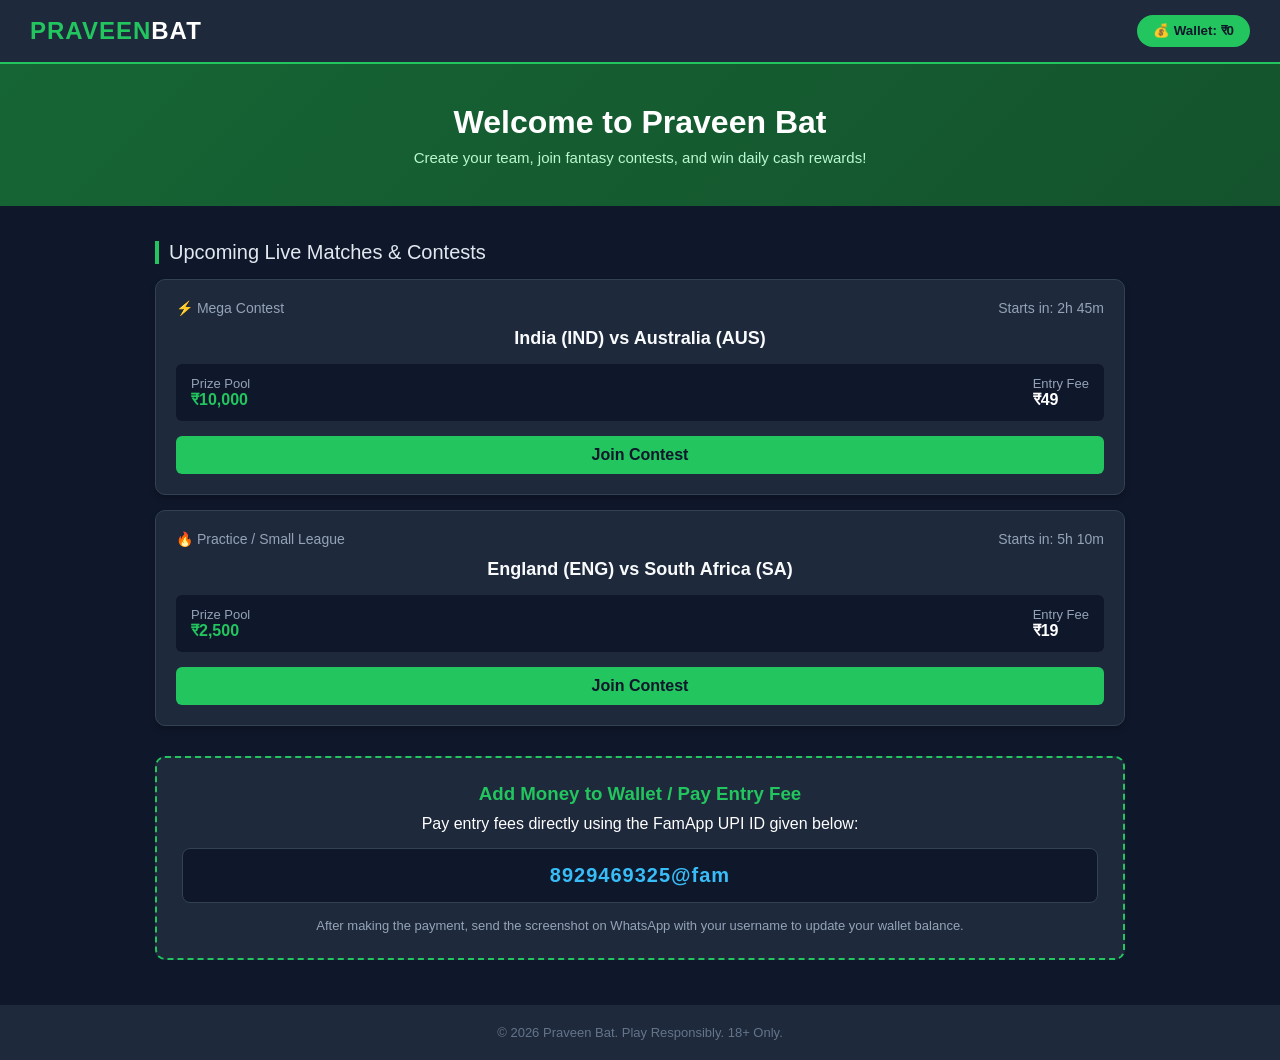
==== index.html @ e22687da "Add the Praveen Bat landing page to the repository" ====
<!DOCTYPE html>
<html lang="hi">
<head>
    <meta charset="UTF-8">
    <meta name="viewport" content="width=device-width, initial-scale=1.0">
    <title>Praveen Bat - Fantasy & Gaming Hub</title>
    <style>
        * {
            box-sizing: border-box;
            margin: 0;
            padding: 0;
            font-family: 'Segoe UI', Arial, sans-serif;
        }
        body {
            background-color: #0f172a;
            color: #ffffff;
        }
        nav {
            background: #1e293b;
            padding: 15px 30px;
            display: flex;
            justify-content: space-between;
            align-items: center;
            border-bottom: 2px solid #22c55e;
        }
        .logo {
            font-size: 24px;
            font-weight: bold;
            color: #22c55e;
            letter-spacing: 1px;
        }
        .logo span {
            color: #ffffff;
        }
        .wallet-btn {
            background: #22c55e;
            color: #0f172a;
            padding: 8px 16px;
            border-radius: 20px;
            font-weight: bold;
            cursor: pointer;
            border: none;
        }
        .hero {
            background: linear-gradient(135deg, #166534, #14532d);
            text-align: center;
            padding: 40px 20px;
        }
        .hero h1 {
            font-size: 32px;
            margin-bottom: 8px;
        }
        .hero p {
            color: #bbf7d0;
            font-size: 15px;
        }
        .container {
            max-width: 1000px;
            margin: 20px auto;
            padding: 15px;
        }
        .section-title {
            font-size: 20px;
            margin-bottom: 15px;
            border-left: 4px solid #22c55e;
            padding-left: 10px;
            color: #e2e8f0;
        }
        .match-card {
            background: #1e293b;
            border: 1px solid #334155;
            border-radius: 10px;
            padding: 20px;
            margin-bottom: 15px;
            box-shadow: 0 4px 6px rgba(0,0,0,0.2);
        }
        .match-header {
            display: flex;
            justify-content: space-between;
            font-size: 14px;
            color: #94a3b8;
            margin-bottom: 12px;
        }
        .teams {
            font-size: 18px;
            font-weight: bold;
            margin-bottom: 15px;
            text-align: center;
            color: #f8fafc;
        }
        .contest-details {
            display: flex;
            justify-content: space-between;
            align-items: center;
            background: #0f172a;
            padding: 12px 15px;
            border-radius: 6px;
            margin-bottom: 15px;
        }
        .pool-price {
            font-size: 16px;
            color: #22c55e;
            font-weight: bold;
        }
        .join-btn {
            background: #22c55e;
            color: #0f172a;
            padding: 10px 20px;
            border-radius: 6px;
            text-decoration: none;
            font-weight: bold;
            display: inline-block;
            text-align: center;
            transition: 0.2s;
        }
        .join-btn:hover {
            background: #16a34a;
            color: white;
        }
        .wallet-box {
            background: #1e293b;
            border: 2px dashed #22c55e;
            border-radius: 10px;
            padding: 25px;
            text-align: center;
            margin-top: 30px;
        }
        .wallet-box h3 {
            color: #22c55e;
            margin-bottom: 10px;
        }
        .upi-display {
            background: #0f172a;
            border: 1px solid #334155;
            padding: 15px;
            border-radius: 8px;
            margin: 15px 0;
            font-size: 20px;
            color: #38bdf8;
            font-weight: bold;
            letter-spacing: 1px;
        }
        footer {
            text-align: center;
            padding: 20px;
            background: #1e293b;
            color: #64748b;
            margin-top: 30px;
            font-size: 13px;
        }
    </style>
</head>
<body>

    <!-- Navigation Bar -->
    <nav>
        <div class="logo">PRAVEEN<span>BAT</span></div>
        <button class="wallet-btn">💰 Wallet: ₹0</button>
    </nav>

    <!-- Hero Section -->
    <section class="hero">
        <h1>Welcome to Praveen Bat</h1>
        <p>Create your team, join fantasy contests, and win daily cash rewards!</p>
    </section>

    <!-- Contests Container -->
    <div class="container">
        <div class="section-title">Upcoming Live Matches & Contests</div>

        <!-- Match Card 1 -->
        <div class="match-card">
            <div class="match-header">
                <span>⚡ Mega Contest</span>
                <span>Starts in: 2h 45m</span>
            </div>
            <div class="teams">India (IND) vs Australia (AUS)</div>
            <div class="contest-details">
                <div>
                    <div style="font-size: 13px; color: #94a3b8;">Prize Pool</div>
                    <div class="pool-price">₹10,000</div>
                </div>
                <div>
                    <div style="font-size: 13px; color: #94a3b8;">Entry Fee</div>
                    <div style="font-weight: bold;">₹49</div>
                </div>
            </div>
            <a href="#deposit" class="join-btn" style="width: 100%;">Join Contest</a>
        </div>

        <!-- Match Card 2 -->
        <div class="match-card">
            <div class="match-header">
                <span>🔥 Practice / Small League</span>
                <span>Starts in: 5h 10m</span>
            </div>
            <div class="teams">England (ENG) vs South Africa (SA)</div>
            <div class="contest-details">
                <div>
                    <div style="font-size: 13px; color: #94a3b8;">Prize Pool</div>
                    <div class="pool-price">₹2,500</div>
                </div>
                <div>
                    <div style="font-size: 13px; color: #94a3b8;">Entry Fee</div>
                    <div style="font-weight: bold;">₹19</div>
                </div>
            </div>
            <a href="#deposit" class="join-btn" style="width: 100%;">Join Contest</a>
        </div>

        <!-- Add Money / Deposit Section -->
        <div class="wallet-box" id="deposit">
            <h3>Add Money to Wallet / Pay Entry Fee</h3>
            <p>Pay entry fees directly using the FamApp UPI ID given below:</p>
            
            <div class="upi-display">
                8929469325@fam
            </div>
            
            <p style="font-size: 13px; color: #94a3b8;">After making the payment, send the screenshot on WhatsApp with your username to update your wallet balance.</p>
        </div>
    </div>

    <!-- Footer -->
    <footer>
        <p>&copy; 2026 Praveen Bat. Play Responsibly. 18+ Only.</p>
    </footer>

</body>
</html>
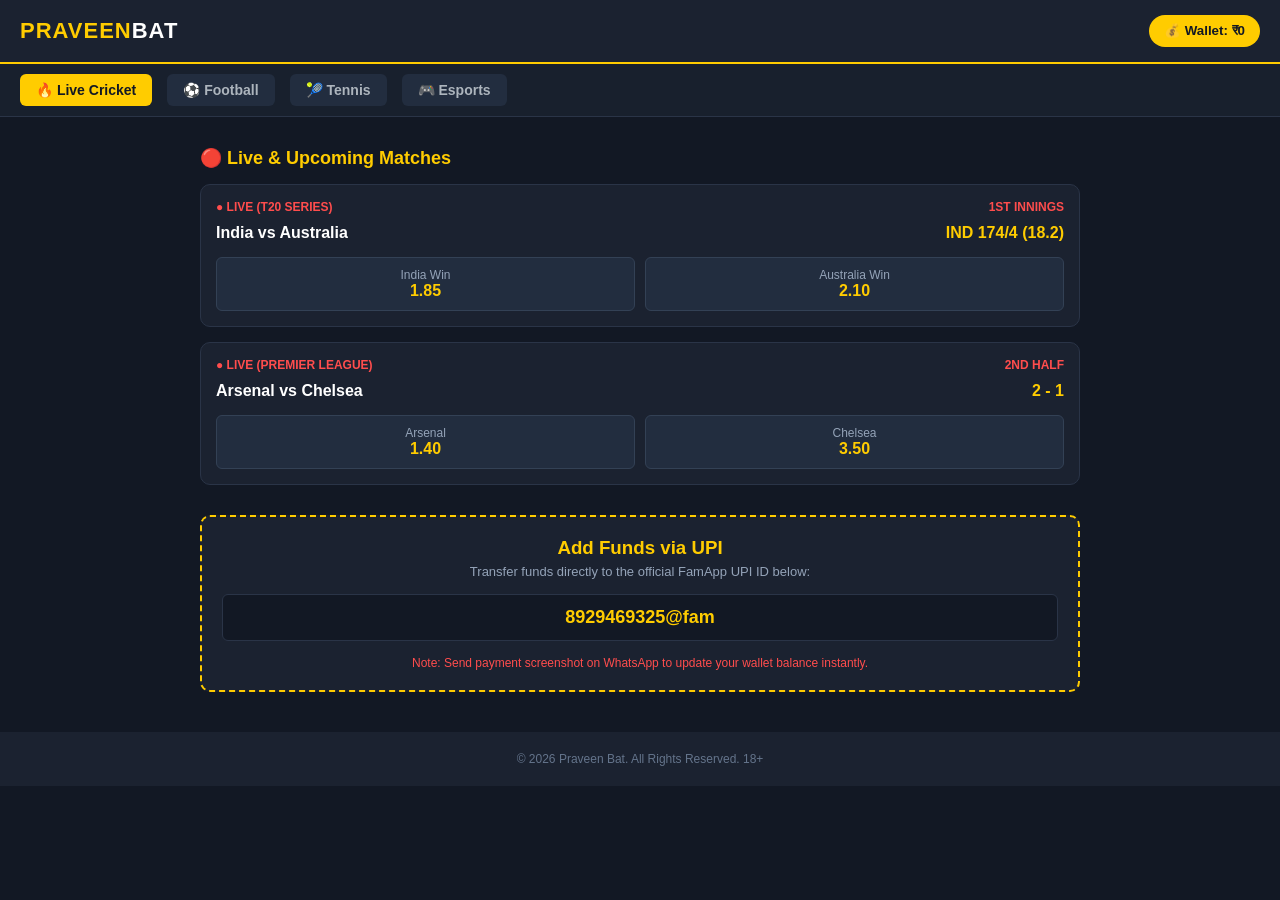
==== commit 77a52e7c: "Update the Praveen Bat page with live sports and gaming layout" ====
--- a/index.html
+++ b/index.html
@@ -3,7 +3,7 @@
 <head>
     <meta charset="UTF-8">
     <meta name="viewport" content="width=device-width, initial-scale=1.0">
-    <title>Praveen Bat - Fantasy & Gaming Hub</title>
+    <title>Praveen Bat - Live Sports & Gaming</title>
     <style>
         * {
             box-sizing: border-box;
@@ -12,218 +12,231 @@
             font-family: 'Segoe UI', Arial, sans-serif;
         }
         body {
-            background-color: #0f172a;
+            background-color: #121824;
             color: #ffffff;
         }
-        nav {
-            background: #1e293b;
-            padding: 15px 30px;
+        /* Top Header */
+        header {
+            background: #1b2230;
+            padding: 15px 20px;
             display: flex;
             justify-content: space-between;
             align-items: center;
-            border-bottom: 2px solid #22c55e;
+            border-bottom: 2px solid #ffcc00;
         }
         .logo {
-            font-size: 24px;
-            font-weight: bold;
-            color: #22c55e;
+            font-size: 22px;
+            font-weight: bold;
+            color: #ffcc00;
             letter-spacing: 1px;
         }
         .logo span {
             color: #ffffff;
         }
         .wallet-btn {
-            background: #22c55e;
-            color: #0f172a;
+            background: #ffcc00;
+            color: #121824;
+            padding: 8px 15px;
+            border-radius: 20px;
+            font-weight: bold;
+            border: none;
+            cursor: pointer;
+        }
+        /* Sports Categories Bar */
+        .sports-nav {
+            background: #18202d;
+            padding: 10px 20px;
+            display: flex;
+            gap: 15px;
+            overflow-x: auto;
+            border-bottom: 1px solid #2a3447;
+        }
+        .sport-tab {
+            background: #222d3f;
+            color: #adb5bd;
             padding: 8px 16px;
-            border-radius: 20px;
-            font-weight: bold;
+            border-radius: 6px;
+            font-size: 14px;
+            white-space: nowrap;
             cursor: pointer;
-            border: none;
-        }
-        .hero {
-            background: linear-gradient(135deg, #166534, #14532d);
+            font-weight: bold;
+        }
+        .sport-tab.active {
+            background: #ffcc00;
+            color: #121824;
+        }
+        /* Main Container */
+        .container {
+            max-width: 900px;
+            margin: 20px auto;
+            padding: 10px;
+        }
+        .section-title {
+            font-size: 18px;
+            margin-bottom: 15px;
+            color: #ffcc00;
+            font-weight: bold;
+        }
+        /* Live Match Card */
+        .match-card {
+            background: #1b2230;
+            border: 1px solid #2a3447;
+            border-radius: 10px;
+            padding: 15px;
+            margin-bottom: 15px;
+        }
+        .match-status {
+            display: flex;
+            justify-content: space-between;
+            font-size: 12px;
+            color: #ff4d4d;
+            font-weight: bold;
+            margin-bottom: 10px;
+            text-transform: uppercase;
+        }
+        .teams-score {
+            display: flex;
+            justify-content: space-between;
+            align-items: center;
+            font-size: 16px;
+            font-weight: bold;
+            margin-bottom: 15px;
+        }
+        .odds-container {
+            display: grid;
+            grid-template-columns: 1fr 1fr;
+            gap: 10px;
+        }
+        .odd-box {
+            background: #222d3f;
+            border: 1px solid #334155;
+            padding: 10px;
             text-align: center;
-            padding: 40px 20px;
-        }
-        .hero h1 {
-            font-size: 32px;
-            margin-bottom: 8px;
-        }
-        .hero p {
-            color: #bbf7d0;
-            font-size: 15px;
-        }
-        .container {
-            max-width: 1000px;
-            margin: 20px auto;
-            padding: 15px;
-        }
-        .section-title {
-            font-size: 20px;
-            margin-bottom: 15px;
-            border-left: 4px solid #22c55e;
-            padding-left: 10px;
-            color: #e2e8f0;
-        }
-        .match-card {
-            background: #1e293b;
-            border: 1px solid #334155;
+            border-radius: 6px;
+            cursor: pointer;
+            transition: 0.2s;
+        }
+        .odd-box:hover {
+            border-color: #ffcc00;
+        }
+        .odd-box .team-name {
+            font-size: 12px;
+            color: #94a3b8;
+        }
+        .odd-box .rate {
+            font-size: 16px;
+            color: #ffcc00;
+            font-weight: bold;
+        }
+        /* Wallet / Deposit Box */
+        .wallet-box {
+            background: #1b2230;
+            border: 2px dashed #ffcc00;
             border-radius: 10px;
             padding: 20px;
-            margin-bottom: 15px;
-            box-shadow: 0 4px 6px rgba(0,0,0,0.2);
-        }
-        .match-header {
-            display: flex;
-            justify-content: space-between;
-            font-size: 14px;
-            color: #94a3b8;
-            margin-bottom: 12px;
-        }
-        .teams {
-            font-size: 18px;
-            font-weight: bold;
-            margin-bottom: 15px;
-            text-align: center;
-            color: #f8fafc;
-        }
-        .contest-details {
-            display: flex;
-            justify-content: space-between;
-            align-items: center;
-            background: #0f172a;
-            padding: 12px 15px;
-            border-radius: 6px;
-            margin-bottom: 15px;
-        }
-        .pool-price {
-            font-size: 16px;
-            color: #22c55e;
-            font-weight: bold;
-        }
-        .join-btn {
-            background: #22c55e;
-            color: #0f172a;
-            padding: 10px 20px;
-            border-radius: 6px;
-            text-decoration: none;
-            font-weight: bold;
-            display: inline-block;
-            text-align: center;
-            transition: 0.2s;
-        }
-        .join-btn:hover {
-            background: #16a34a;
-            color: white;
-        }
-        .wallet-box {
-            background: #1e293b;
-            border: 2px dashed #22c55e;
-            border-radius: 10px;
-            padding: 25px;
             text-align: center;
             margin-top: 30px;
         }
-        .wallet-box h3 {
-            color: #22c55e;
-            margin-bottom: 10px;
-        }
         .upi-display {
-            background: #0f172a;
-            border: 1px solid #334155;
-            padding: 15px;
-            border-radius: 8px;
+            background: #121824;
+            border: 1px solid #2a3447;
+            padding: 12px;
+            border-radius: 6px;
             margin: 15px 0;
-            font-size: 20px;
-            color: #38bdf8;
-            font-weight: bold;
-            letter-spacing: 1px;
+            font-size: 18px;
+            color: #ffcc00;
+            font-weight: bold;
         }
         footer {
             text-align: center;
             padding: 20px;
-            background: #1e293b;
+            background: #1b2230;
             color: #64748b;
             margin-top: 30px;
-            font-size: 13px;
+            font-size: 12px;
         }
     </style>
 </head>
 <body>
 
-    <!-- Navigation Bar -->
-    <nav>
+    <!-- Header -->
+    <header>
         <div class="logo">PRAVEEN<span>BAT</span></div>
         <button class="wallet-btn">💰 Wallet: ₹0</button>
-    </nav>
-
-    <!-- Hero Section -->
-    <section class="hero">
-        <h1>Welcome to Praveen Bat</h1>
-        <p>Create your team, join fantasy contests, and win daily cash rewards!</p>
-    </section>
-
-    <!-- Contests Container -->
+    </header>
+
+    <!-- Sports Navigation -->
+    <div class="sports-nav">
+        <div class="sport-tab active">🔥 Live Cricket</div>
+        <div class="sport-tab">⚽ Football</div>
+        <div class="sport-tab">🎾 Tennis</div>
+        <div class="sport-tab">🎮 Esports</div>
+    </div>
+
+    <!-- Main Content -->
     <div class="container">
-        <div class="section-title">Upcoming Live Matches & Contests</div>
-
-        <!-- Match Card 1 -->
+        <div class="section-title">🔴 Live & Upcoming Matches</div>
+
+        <!-- Match 1 -->
         <div class="match-card">
-            <div class="match-header">
-                <span>⚡ Mega Contest</span>
-                <span>Starts in: 2h 45m</span>
-            </div>
-            <div class="teams">India (IND) vs Australia (AUS)</div>
-            <div class="contest-details">
-                <div>
-                    <div style="font-size: 13px; color: #94a3b8;">Prize Pool</div>
-                    <div class="pool-price">₹10,000</div>
-                </div>
-                <div>
-                    <div style="font-size: 13px; color: #94a3b8;">Entry Fee</div>
-                    <div style="font-weight: bold;">₹49</div>
-                </div>
-            </div>
-            <a href="#deposit" class="join-btn" style="width: 100%;">Join Contest</a>
+            <div class="match-status">
+                <span>● LIVE (T20 Series)</span>
+                <span>1st Innings</span>
+            </div>
+            <div class="teams-score">
+                <span>India vs Australia</span>
+                <span style="color: #ffcc00;">IND 174/4 (18.2)</span>
+            </div>
+            <div class="odds-container">
+                <div class="odd-box">
+                    <div class="team-name">India Win</div>
+                    <div class="rate">1.85</div>
+                </div>
+                <div class="odd-box">
+                    <div class="team-name">Australia Win</div>
+                    <div class="rate">2.10</div>
+                </div>
+            </div>
         </div>
 
-        <!-- Match Card 2 -->
+        <!-- Match 2 -->
         <div class="match-card">
-            <div class="match-header">
-                <span>🔥 Practice / Small League</span>
-                <span>Starts in: 5h 10m</span>
-            </div>
-            <div class="teams">England (ENG) vs South Africa (SA)</div>
-            <div class="contest-details">
-                <div>
-                    <div style="font-size: 13px; color: #94a3b8;">Prize Pool</div>
-                    <div class="pool-price">₹2,500</div>
-                </div>
-                <div>
-                    <div style="font-size: 13px; color: #94a3b8;">Entry Fee</div>
-                    <div style="font-weight: bold;">₹19</div>
-                </div>
-            </div>
-            <a href="#deposit" class="join-btn" style="width: 100%;">Join Contest</a>
+            <div class="match-status">
+                <span>● LIVE (Premier League)</span>
+                <span>2nd Half</span>
+            </div>
+            <div class="teams-score">
+                <span>Arsenal vs Chelsea</span>
+                <span style="color: #ffcc00;">2 - 1</span>
+            </div>
+            <div class="odds-container">
+                <div class="odd-box">
+                    <div class="team-name">Arsenal</div>
+                    <div class="rate">1.40</div>
+                </div>
+                <div class="odd-box">
+                    <div class="team-name">Chelsea</div>
+                    <div class="rate">3.50</div>
+                </div>
+            </div>
         </div>
 
-        <!-- Add Money / Deposit Section -->
+        <!-- Deposit Section -->
         <div class="wallet-box" id="deposit">
-            <h3>Add Money to Wallet / Pay Entry Fee</h3>
-            <p>Pay entry fees directly using the FamApp UPI ID given below:</p>
+            <h3 style="color: #ffcc00; margin-bottom: 5px;">Add Funds via UPI</h3>
+            <p style="font-size: 13px; color: #94a3b8;">Transfer funds directly to the official FamApp UPI ID below:</p>
             
             <div class="upi-display">
                 8929469325@fam
             </div>
             
-            <p style="font-size: 13px; color: #94a3b8;">After making the payment, send the screenshot on WhatsApp with your username to update your wallet balance.</p>
+            <p style="font-size: 12px; color: #ff4d4d;">Note: Send payment screenshot on WhatsApp to update your wallet balance instantly.</p>
         </div>
     </div>
 
     <!-- Footer -->
     <footer>
-        <p>&copy; 2026 Praveen Bat. Play Responsibly. 18+ Only.</p>
+        <p>&copy; 2026 Praveen Bat. All Rights Reserved. 18+</p>
     </footer>
 
 </body>
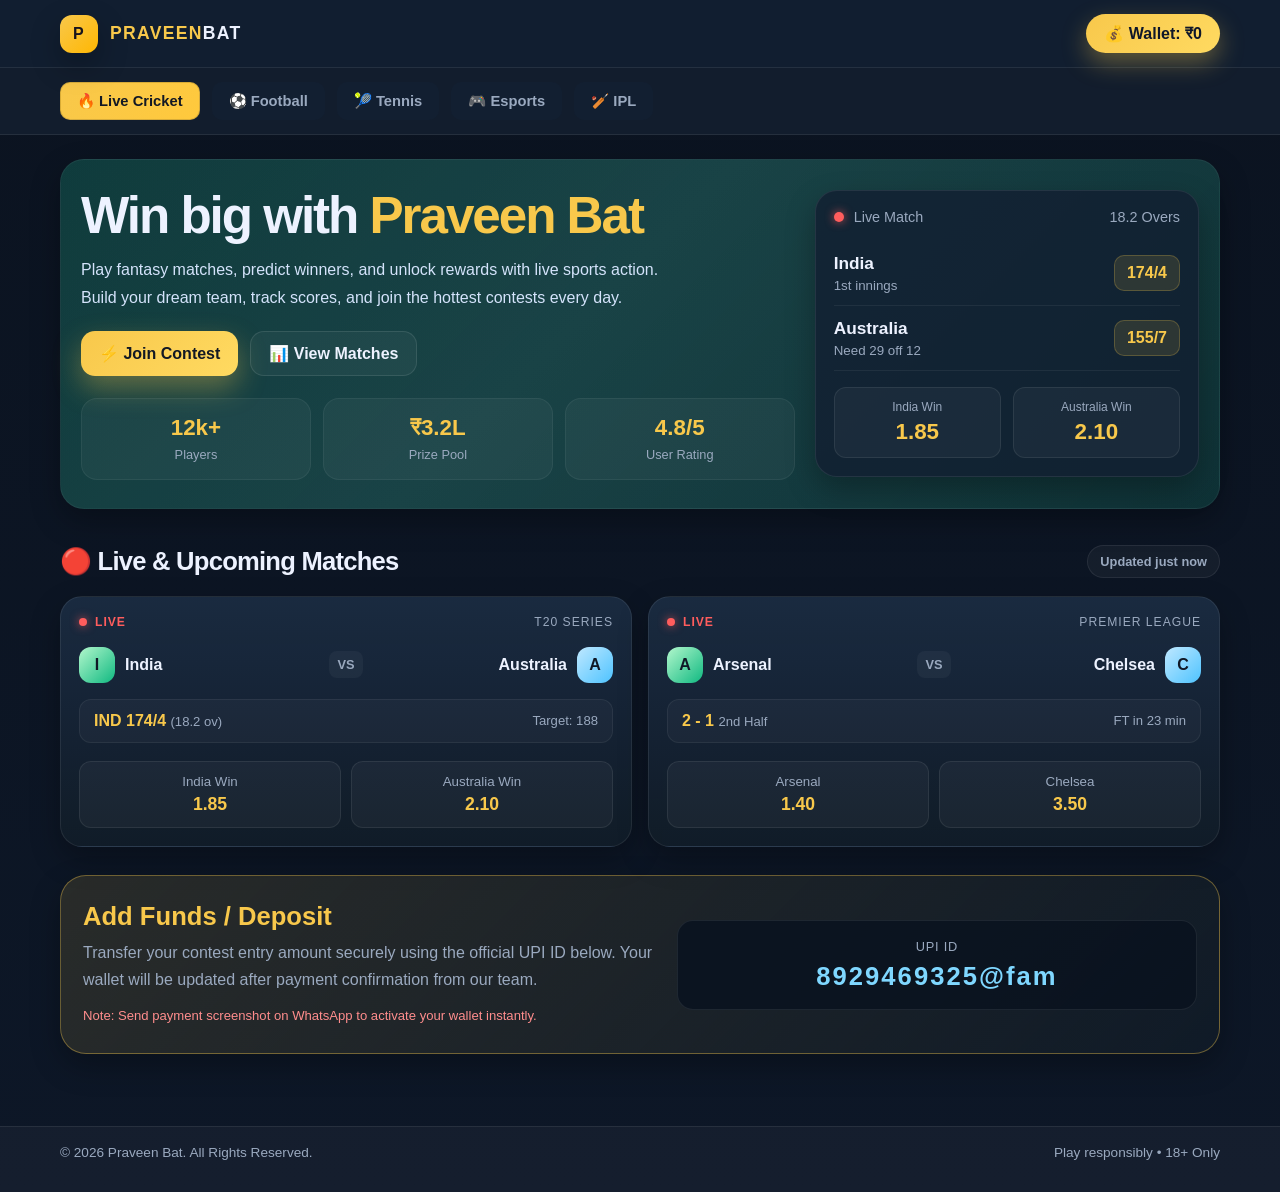
==== commit c519ca53: "Upgrade the Praveen Bat page to a premium fantasy sports landing page" ====
--- a/index.html
+++ b/index.html
@@ -1,243 +1,790 @@
 <!DOCTYPE html>
 <html lang="hi">
 <head>
-    <meta charset="UTF-8">
-    <meta name="viewport" content="width=device-width, initial-scale=1.0">
-    <title>Praveen Bat - Live Sports & Gaming</title>
+    <meta charset="UTF-8" />
+    <meta name="viewport" content="width=device-width, initial-scale=1.0" />
+    <title>Praveen Bat | Live Sports & Fantasy</title>
     <style>
+        :root {
+            --bg: #0b1320;
+            --bg-2: #101a2b;
+            --panel: #121f31;
+            --panel-2: #16273d;
+            --card: #1a2b41;
+            --muted: #9aa9bf;
+            --text: #edf2ff;
+            --yellow: #f8c84b;
+            --yellow-2: #ffda61;
+            --green: #10b981;
+            --red: #ff5d5d;
+            --blue: #4ec3ff;
+            --border: rgba(255,255,255,0.08);
+            --shadow: 0 12px 30px rgba(0,0,0,0.28);
+        }
+
         * {
             box-sizing: border-box;
             margin: 0;
             padding: 0;
-            font-family: 'Segoe UI', Arial, sans-serif;
-        }
+            font-family: "Segoe UI", Arial, sans-serif;
+        }
+
+        html {
+            scroll-behavior: smooth;
+        }
+
         body {
-            background-color: #121824;
-            color: #ffffff;
-        }
-        /* Top Header */
-        header {
-            background: #1b2230;
-            padding: 15px 20px;
-            display: flex;
+            background: linear-gradient(180deg, var(--bg) 0%, #0d1727 100%);
+            color: var(--text);
+        }
+
+        a {
+            text-decoration: none;
+        }
+
+        button {
+            font: inherit;
+        }
+
+        .topbar {
+            background: rgba(18, 31, 49, 0.97);
+            border-bottom: 1px solid var(--border);
+            position: sticky;
+            top: 0;
+            z-index: 20;
+            backdrop-filter: blur(10px);
+        }
+
+        .topbar-inner {
+            max-width: 1200px;
+            margin: 0 auto;
+            padding: 14px 20px;
+            display: flex;
+            align-items: center;
             justify-content: space-between;
-            align-items: center;
-            border-bottom: 2px solid #ffcc00;
-        }
-        .logo {
-            font-size: 22px;
-            font-weight: bold;
-            color: #ffcc00;
-            letter-spacing: 1px;
-        }
-        .logo span {
-            color: #ffffff;
-        }
-        .wallet-btn {
-            background: #ffcc00;
+            gap: 20px;
+        }
+
+        .brand {
+            display: flex;
+            align-items: center;
+            gap: 12px;
+            font-weight: 800;
+            letter-spacing: 0.08em;
+            text-transform: uppercase;
+        }
+
+        .brand-mark {
+            width: 38px;
+            height: 38px;
+            border-radius: 12px;
+            background: linear-gradient(135deg, var(--yellow), #ffb703);
+            display: grid;
+            place-items: center;
+            color: #17141d;
+            font-weight: 900;
+            box-shadow: var(--shadow);
+        }
+
+        .brand-text {
+            font-size: 1.1rem;
+            color: var(--yellow);
+        }
+
+        .brand-text span {
+            color: var(--text);
+        }
+
+        .wallet-pill {
+            background: linear-gradient(135deg, var(--yellow), var(--yellow-2));
+            color: #0f172a;
+            border: none;
+            border-radius: 999px;
+            padding: 10px 18px;
+            font-weight: 800;
+            cursor: pointer;
+            box-shadow: 0 10px 25px rgba(248, 200, 75, 0.35);
+        }
+
+        .sports-nav {
+            background: rgba(19, 31, 47, 0.9);
+            border-bottom: 1px solid var(--border);
+            overflow-x: auto;
+            white-space: nowrap;
+        }
+
+        .sports-nav-inner {
+            max-width: 1200px;
+            margin: 0 auto;
+            padding: 14px 20px;
+            display: flex;
+            gap: 12px;
+            align-items: center;
+        }
+
+        .sport-tab {
+            background: var(--panel);
+            color: var(--muted);
+            border: 1px solid transparent;
+            padding: 9px 16px;
+            border-radius: 10px;
+            font-size: 0.92rem;
+            font-weight: 700;
+            cursor: pointer;
+            transition: 0.2s ease;
+        }
+
+        .sport-tab.active {
+            background: linear-gradient(135deg, var(--yellow), #ffc93c);
             color: #121824;
-            padding: 8px 15px;
-            border-radius: 20px;
-            font-weight: bold;
-            border: none;
+            border-color: rgba(0,0,0,0.15);
+        }
+
+        .container {
+            max-width: 1200px;
+            margin: 0 auto;
+            padding: 24px 20px 40px;
+        }
+
+        .hero {
+            background: linear-gradient(135deg, rgba(16, 185, 129, 0.18), rgba(27, 99, 80, 0.28)),
+                        linear-gradient(135deg, #0f202d, #1a2e3d 45%, #0a1f2c 100%);
+            border: 1px solid rgba(255,255,255,0.05);
+            border-radius: 24px;
+            padding: 28px 20px;
+            display: grid;
+            grid-template-columns: 1.3fr 0.7fr;
+            gap: 20px;
+            align-items: center;
+            box-shadow: var(--shadow);
+        }
+
+        .hero-copy h1 {
+            font-size: clamp(2rem, 4vw, 3.4rem);
+            line-height: 1.1;
+            margin-bottom: 12px;
+            letter-spacing: -0.04em;
+        }
+
+        .hero-copy .highlight {
+            color: var(--yellow);
+        }
+
+        .hero-copy p {
+            color: #d4e3fb;
+            font-size: 1rem;
+            max-width: 600px;
+            line-height: 1.7;
+        }
+
+        .hero-actions {
+            margin-top: 20px;
+            display: flex;
+            gap: 12px;
+            flex-wrap: wrap;
+        }
+
+        .primary-btn, .secondary-btn {
+            display: inline-flex;
+            align-items: center;
+            justify-content: center;
+            gap: 8px;
+            border-radius: 14px;
+            padding: 12px 18px;
+            font-weight: 800;
             cursor: pointer;
-        }
-        /* Sports Categories Bar */
-        .sports-nav {
-            background: #18202d;
-            padding: 10px 20px;
-            display: flex;
-            gap: 15px;
-            overflow-x: auto;
-            border-bottom: 1px solid #2a3447;
-        }
-        .sport-tab {
-            background: #222d3f;
-            color: #adb5bd;
-            padding: 8px 16px;
-            border-radius: 6px;
-            font-size: 14px;
-            white-space: nowrap;
+            transition: 0.2s ease;
+        }
+
+        .primary-btn {
+            background: linear-gradient(135deg, var(--yellow), #ffda61);
+            color: #121824;
+            box-shadow: 0 12px 28px rgba(248, 200, 75, 0.35);
+        }
+
+        .secondary-btn {
+            background: rgba(255,255,255,0.04);
+            border: 1px solid rgba(255,255,255,0.1);
+            color: var(--text);
+        }
+
+        .stats-box {
+            display: grid;
+            grid-template-columns: repeat(3, 1fr);
+            gap: 12px;
+            margin-top: 22px;
+        }
+
+        .stat {
+            background: rgba(255,255,255,0.04);
+            border: 1px solid rgba(255,255,255,0.06);
+            border-radius: 16px;
+            padding: 16px 14px;
+            text-align: center;
+        }
+
+        .stat strong {
+            display: block;
+            font-size: 1.4rem;
+            margin-bottom: 4px;
+            color: var(--yellow);
+        }
+
+        .stat span {
+            color: var(--muted);
+            font-size: 0.8rem;
+        }
+
+        .hero-card {
+            background: rgba(18, 31, 49, 0.8);
+            border: 1px solid rgba(255,255,255,0.08);
+            border-radius: 22px;
+            padding: 18px;
+            box-shadow: var(--shadow);
+        }
+
+        .mini-header {
+            display: flex;
+            justify-content: space-between;
+            align-items: center;
+            margin-bottom: 16px;
+            color: var(--muted);
+            font-size: 0.9rem;
+        }
+
+        .mini-header .dot {
+            width: 10px;
+            height: 10px;
+            background: var(--red);
+            border-radius: 50%;
+            display: inline-block;
+            margin-right: 6px;
+            box-shadow: 0 0 10px rgba(255, 93, 93, 0.8);
+        }
+
+        .score-line {
+            display: flex;
+            justify-content: space-between;
+            align-items: center;
+            gap: 16px;
+            padding: 12px 0;
+            border-bottom: 1px solid rgba(255,255,255,0.06);
+        }
+
+        .team {
+            display: flex;
+            flex-direction: column;
+            gap: 4px;
+        }
+
+        .team strong {
+            font-size: 1.08rem;
+        }
+
+        .team small {
+            color: var(--muted);
+        }
+
+        .score-badge {
+            background: rgba(248, 200, 75, 0.12);
+            color: var(--yellow);
+            border: 1px solid rgba(248, 200, 75, 0.22);
+            padding: 8px 12px;
+            border-radius: 10px;
+            font-weight: 800;
+        }
+
+        .hero-card .odds {
+            margin-top: 16px;
+            display: grid;
+            grid-template-columns: repeat(2, minmax(0, 1fr));
+            gap: 12px;
+        }
+
+        .odd-box {
+            background: rgba(255,255,255,0.04);
+            border: 1px solid rgba(255,255,255,0.08);
+            border-radius: 12px;
+            padding: 12px 10px;
+            text-align: center;
+        }
+
+        .odd-box .label {
+            color: var(--muted);
+            font-size: 0.75rem;
+            display: block;
+            margin-bottom: 5px;
+        }
+
+        .odd-box .rate {
+            color: var(--yellow);
+            font-size: 1.4rem;
+            font-weight: 800;
+        }
+
+        .section-top {
+            margin: 36px 0 18px;
+            display: flex;
+            justify-content: space-between;
+            align-items: center;
+            gap: 16px;
+        }
+
+        .section-title {
+            font-size: clamp(1.3rem, 2vw, 1.8rem);
+            font-weight: 800;
+            letter-spacing: -0.03em;
+        }
+
+        .section-title .accent {
+            color: var(--yellow);
+        }
+
+        .chip {
+            background: rgba(255,255,255,0.04);
+            border: 1px solid rgba(255,255,255,0.08);
+            color: var(--muted);
+            padding: 8px 12px;
+            border-radius: 999px;
+            font-size: 0.8rem;
+            font-weight: 700;
+        }
+
+        .match-grid {
+            display: grid;
+            grid-template-columns: repeat(2, minmax(0, 1fr));
+            gap: 16px;
+        }
+
+        .match-card {
+            background: linear-gradient(180deg, rgba(26,43,65,0.98), rgba(17,28,40,0.95));
+            border: 1px solid var(--border);
+            border-radius: 22px;
+            padding: 18px;
+            box-shadow: var(--shadow);
+        }
+
+        .match-header {
+            display: flex;
+            justify-content: space-between;
+            align-items: center;
+            gap: 8px;
+            margin-bottom: 18px;
+            color: var(--muted);
+            font-size: 0.76rem;
+            text-transform: uppercase;
+            letter-spacing: 0.08em;
+        }
+
+        .match-status {
+            color: var(--red);
+            font-weight: 800;
+        }
+
+        .match-status.live::before {
+            content: "";
+            display: inline-block;
+            width: 8px;
+            height: 8px;
+            border-radius: 50%;
+            background: var(--red);
+            margin-right: 8px;
+            box-shadow: 0 0 10px rgba(255, 93, 93, 0.8);
+        }
+
+        .match-teams {
+            display: flex;
+            justify-content: space-between;
+            align-items: center;
+            gap: 12px;
+            margin-bottom: 16px;
+        }
+
+        .team-block {
+            display: flex;
+            align-items: center;
+            gap: 10px;
+            flex: 1;
+        }
+
+        .team-logo {
+            width: 36px;
+            height: 36px;
+            border-radius: 12px;
+            display: grid;
+            place-items: center;
+            font-weight: 800;
+            color: #101826;
+            background: linear-gradient(135deg, #b2f7cc, var(--green));
+        }
+
+        .team-logo.blue {
+            background: linear-gradient(135deg, #bfe8ff, var(--blue));
+        }
+
+        .team-block strong {
+            font-size: 1rem;
+        }
+
+        .vs-text {
+            font-size: 0.8rem;
+            font-weight: 800;
+            padding: 6px 8px;
+            background: rgba(255,255,255,0.04);
+            border-radius: 8px;
+            color: var(--muted);
+        }
+
+        .match-score {
+            display: flex;
+            justify-content: space-between;
+            align-items: center;
+            margin: 10px 0 18px;
+            padding: 12px 14px;
+            background: rgba(255,255,255,0.03);
+            border-radius: 12px;
+            border: 1px solid rgba(255,255,255,0.06);
+        }
+
+        .match-score strong {
+            color: var(--yellow);
+        }
+
+        .match-score span {
+            color: var(--muted);
+            font-size: 0.82rem;
+        }
+
+        .odds-row {
+            display: grid;
+            grid-template-columns: repeat(2, minmax(0, 1fr));
+            gap: 10px;
+        }
+
+        .odd-pill {
+            background: rgba(255,255,255,0.04);
+            border: 1px solid rgba(255,255,255,0.08);
+            border-radius: 12px;
+            padding: 12px 10px;
+            text-align: center;
             cursor: pointer;
-            font-weight: bold;
-        }
-        .sport-tab.active {
-            background: #ffcc00;
-            color: #121824;
-        }
-        /* Main Container */
-        .container {
-            max-width: 900px;
-            margin: 20px auto;
-            padding: 10px;
-        }
-        .section-title {
-            font-size: 18px;
-            margin-bottom: 15px;
-            color: #ffcc00;
-            font-weight: bold;
-        }
-        /* Live Match Card */
-        .match-card {
-            background: #1b2230;
-            border: 1px solid #2a3447;
-            border-radius: 10px;
-            padding: 15px;
-            margin-bottom: 15px;
-        }
-        .match-status {
+            transition: 0.2s ease;
+        }
+
+        .odd-pill:hover {
+            border-color: rgba(248, 200, 75, 0.7);
+            transform: translateY(-1px);
+        }
+
+        .odd-pill small {
+            display: block;
+            color: var(--muted);
+            margin-bottom: 5px;
+        }
+
+        .odd-pill strong {
+            color: var(--yellow);
+            font-size: 1.1rem;
+        }
+
+        .wallet-box {
+            background: linear-gradient(135deg, rgba(248,200,75,0.12), rgba(17,28,40,0.8));
+            border: 1px solid rgba(248,200,75,0.38);
+            border-radius: 26px;
+            padding: 26px 22px;
+            margin-top: 28px;
+            box-shadow: var(--shadow);
+        }
+
+        .wallet-box-inner {
+            display: grid;
+            grid-template-columns: 1fr 0.9fr;
+            gap: 16px;
+            align-items: center;
+        }
+
+        .wallet-box h3 {
+            font-size: clamp(1.4rem, 2vw, 1.8rem);
+            margin-bottom: 8px;
+            color: var(--yellow);
+        }
+
+        .wallet-box p {
+            color: var(--muted);
+            line-height: 1.7;
+        }
+
+        .upi-box {
+            background: rgba(11, 19, 32, 0.9);
+            border: 1px solid rgba(255,255,255,0.08);
+            border-radius: 16px;
+            padding: 18px;
+            text-align: center;
+        }
+
+        .upi-box .label {
+            display: block;
+            color: var(--muted);
+            margin-bottom: 8px;
+            font-size: 0.8rem;
+            letter-spacing: 0.06em;
+            text-transform: uppercase;
+        }
+
+        .upi-code {
+            font-size: clamp(1.2rem, 2vw, 1.6rem);
+            font-weight: 800;
+            letter-spacing: 0.08em;
+            color: #7fd7ff;
+        }
+
+        .note {
+            color: #ff8d8d !important;
+            font-size: 0.82rem;
+        }
+
+        .bottom-band {
+            background: rgba(255,255,255,0.03);
+            border-top: 1px solid var(--border);
+            margin-top: 32px;
+        }
+
+        footer {
+            max-width: 1200px;
+            margin: 0 auto;
+            padding: 18px 20px 32px;
             display: flex;
             justify-content: space-between;
-            font-size: 12px;
-            color: #ff4d4d;
-            font-weight: bold;
-            margin-bottom: 10px;
-            text-transform: uppercase;
-        }
-        .teams-score {
-            display: flex;
-            justify-content: space-between;
-            align-items: center;
-            font-size: 16px;
-            font-weight: bold;
-            margin-bottom: 15px;
-        }
-        .odds-container {
-            display: grid;
-            grid-template-columns: 1fr 1fr;
-            gap: 10px;
-        }
-        .odd-box {
-            background: #222d3f;
-            border: 1px solid #334155;
-            padding: 10px;
-            text-align: center;
-            border-radius: 6px;
-            cursor: pointer;
-            transition: 0.2s;
-        }
-        .odd-box:hover {
-            border-color: #ffcc00;
-        }
-        .odd-box .team-name {
-            font-size: 12px;
-            color: #94a3b8;
-        }
-        .odd-box .rate {
-            font-size: 16px;
-            color: #ffcc00;
-            font-weight: bold;
-        }
-        /* Wallet / Deposit Box */
-        .wallet-box {
-            background: #1b2230;
-            border: 2px dashed #ffcc00;
-            border-radius: 10px;
-            padding: 20px;
-            text-align: center;
-            margin-top: 30px;
-        }
-        .upi-display {
-            background: #121824;
-            border: 1px solid #2a3447;
-            padding: 12px;
-            border-radius: 6px;
-            margin: 15px 0;
-            font-size: 18px;
-            color: #ffcc00;
-            font-weight: bold;
-        }
-        footer {
-            text-align: center;
-            padding: 20px;
-            background: #1b2230;
-            color: #64748b;
-            margin-top: 30px;
-            font-size: 12px;
+            align-items: center;
+            gap: 12px;
+            flex-wrap: wrap;
+            color: var(--muted);
+            font-size: 0.85rem;
+        }
+
+        @media (max-width: 900px) {
+            .hero {
+                grid-template-columns: 1fr;
+            }
+
+            .wallet-box-inner,
+            .match-grid {
+                grid-template-columns: 1fr;
+            }
+        }
+
+        @media (max-width: 560px) {
+            .topbar-inner,
+            .section-top,
+            footer {
+                flex-direction: column;
+                align-items: flex-start;
+            }
+
+            .stats-box {
+                grid-template-columns: 1fr;
+            }
+
+            .odds-row,
+            .odds {
+                grid-template-columns: 1fr;
+            }
         }
     </style>
 </head>
 <body>
-
-    <!-- Header -->
-    <header>
-        <div class="logo">PRAVEEN<span>BAT</span></div>
-        <button class="wallet-btn">💰 Wallet: ₹0</button>
+    <header class="topbar">
+        <div class="topbar-inner">
+            <div class="brand" aria-label="Praveen Bat home">
+                <div class="brand-mark">P</div>
+                <div class="brand-text">Praveen<span>Bat</span></div>
+            </div>
+            <button class="wallet-pill">💰 Wallet: ₹0</button>
+        </div>
     </header>
 
-    <!-- Sports Navigation -->
-    <div class="sports-nav">
-        <div class="sport-tab active">🔥 Live Cricket</div>
-        <div class="sport-tab">⚽ Football</div>
-        <div class="sport-tab">🎾 Tennis</div>
-        <div class="sport-tab">🎮 Esports</div>
+    <nav class="sports-nav" aria-label="Sports categories">
+        <div class="sports-nav-inner">
+            <button class="sport-tab active">🔥 Live Cricket</button>
+            <button class="sport-tab">⚽ Football</button>
+            <button class="sport-tab">🎾 Tennis</button>
+            <button class="sport-tab">🎮 Esports</button>
+            <button class="sport-tab">🏏 IPL</button>
+        </div>
+    </nav>
+
+    <main class="container">
+        <section class="hero">
+            <div class="hero-copy">
+                <h1>Win big with <span class="highlight">Praveen Bat</span></h1>
+                <p>
+                    Play fantasy matches, predict winners, and unlock rewards with live sports action.
+                    Build your dream team, track scores, and join the hottest contests every day.
+                </p>
+                <div class="hero-actions">
+                    <a href="#deposit" class="primary-btn">⚡ Join Contest</a>
+                    <a href="#matches" class="secondary-btn">📊 View Matches</a>
+                </div>
+                <div class="stats-box">
+                    <div class="stat">
+                        <strong>12k+</strong>
+                        <span>Players</span>
+                    </div>
+                    <div class="stat">
+                        <strong>₹3.2L</strong>
+                        <span>Prize Pool</span>
+                    </div>
+                    <div class="stat">
+                        <strong>4.8/5</strong>
+                        <span>User Rating</span>
+                    </div>
+                </div>
+            </div>
+
+            <div class="hero-card">
+                <div class="mini-header">
+                    <span><span class="dot"></span> Live Match</span>
+                    <span>18.2 Overs</span>
+                </div>
+
+                <div class="score-line">
+                    <div class="team">
+                        <strong>India</strong>
+                        <small>1st innings</small>
+                    </div>
+                    <div class="score-badge">174/4</div>
+                </div>
+
+                <div class="score-line">
+                    <div class="team">
+                        <strong>Australia</strong>
+                        <small>Need 29 off 12</small>
+                    </div>
+                    <div class="score-badge">155/7</div>
+                </div>
+
+                <div class="odds">
+                    <div class="odd-box">
+                        <span class="label">India Win</span>
+                        <span class="rate">1.85</span>
+                    </div>
+                    <div class="odd-box">
+                        <span class="label">Australia Win</span>
+                        <span class="rate">2.10</span>
+                    </div>
+                </div>
+            </div>
+        </section>
+
+        <div class="section-top" id="matches">
+            <div class="section-title"><span class="accent">🔴</span> Live & Upcoming Matches</div>
+            <div class="chip">Updated just now</div>
+        </div>
+
+        <section class="match-grid">
+            <article class="match-card">
+                <div class="match-header">
+                    <span class="match-status live">Live</span>
+                    <span>T20 Series</span>
+                </div>
+
+                <div class="match-teams">
+                    <div class="team-block">
+                        <div class="team-logo">I</div>
+                        <strong>India</strong>
+                    </div>
+                    <div class="vs-text">VS</div>
+                    <div class="team-block" style="justify-content: flex-end; text-align: right;">
+                        <strong>Australia</strong>
+                        <div class="team-logo blue">A</div>
+                    </div>
+                </div>
+
+                <div class="match-score">
+                    <div>
+                        <strong>IND 174/4</strong>
+                        <span>(18.2 ov)</span>
+                    </div>
+                    <span>Target: 188</span>
+                </div>
+
+                <div class="odds-row">
+                    <div class="odd-pill">
+                        <small>India Win</small>
+                        <strong>1.85</strong>
+                    </div>
+                    <div class="odd-pill">
+                        <small>Australia Win</small>
+                        <strong>2.10</strong>
+                    </div>
+                </div>
+            </article>
+
+            <article class="match-card">
+                <div class="match-header">
+                    <span class="match-status live">Live</span>
+                    <span>Premier League</span>
+                </div>
+
+                <div class="match-teams">
+                    <div class="team-block">
+                        <div class="team-logo">A</div>
+                        <strong>Arsenal</strong>
+                    </div>
+                    <div class="vs-text">VS</div>
+                    <div class="team-block" style="justify-content: flex-end; text-align: right;">
+                        <strong>Chelsea</strong>
+                        <div class="team-logo blue">C</div>
+                    </div>
+                </div>
+
+                <div class="match-score">
+                    <div>
+                        <strong>2 - 1</strong>
+                        <span>2nd Half</span>
+                    </div>
+                    <span>FT in 23 min</span>
+                </div>
+
+                <div class="odds-row">
+                    <div class="odd-pill">
+                        <small>Arsenal</small>
+                        <strong>1.40</strong>
+                    </div>
+                    <div class="odd-pill">
+                        <small>Chelsea</small>
+                        <strong>3.50</strong>
+                    </div>
+                </div>
+            </article>
+        </section>
+
+        <section class="wallet-box" id="deposit">
+            <div class="wallet-box-inner">
+                <div>
+                    <h3>Add Funds / Deposit</h3>
+                    <p>
+                        Transfer your contest entry amount securely using the official UPI ID below.
+                        Your wallet will be updated after payment confirmation from our team.
+                    </p>
+                    <p class="note" style="margin-top: 12px;">
+                        Note: Send payment screenshot on WhatsApp to activate your wallet instantly.
+                    </p>
+                </div>
+
+                <div class="upi-box">
+                    <span class="label">UPI ID</span>
+                    <div class="upi-code">8929469325@fam</div>
+                </div>
+            </div>
+        </section>
+    </main>
+
+    <div class="bottom-band">
+        <footer>
+            <span>© 2026 Praveen Bat. All Rights Reserved.</span>
+            <span>Play responsibly • 18+ Only</span>
+        </footer>
     </div>
-
-    <!-- Main Content -->
-    <div class="container">
-        <div class="section-title">🔴 Live & Upcoming Matches</div>
-
-        <!-- Match 1 -->
-        <div class="match-card">
-            <div class="match-status">
-                <span>● LIVE (T20 Series)</span>
-                <span>1st Innings</span>
-            </div>
-            <div class="teams-score">
-                <span>India vs Australia</span>
-                <span style="color: #ffcc00;">IND 174/4 (18.2)</span>
-            </div>
-            <div class="odds-container">
-                <div class="odd-box">
-                    <div class="team-name">India Win</div>
-                    <div class="rate">1.85</div>
-                </div>
-                <div class="odd-box">
-                    <div class="team-name">Australia Win</div>
-                    <div class="rate">2.10</div>
-                </div>
-            </div>
-        </div>
-
-        <!-- Match 2 -->
-        <div class="match-card">
-            <div class="match-status">
-                <span>● LIVE (Premier League)</span>
-                <span>2nd Half</span>
-            </div>
-            <div class="teams-score">
-                <span>Arsenal vs Chelsea</span>
-                <span style="color: #ffcc00;">2 - 1</span>
-            </div>
-            <div class="odds-container">
-                <div class="odd-box">
-                    <div class="team-name">Arsenal</div>
-                    <div class="rate">1.40</div>
-                </div>
-                <div class="odd-box">
-                    <div class="team-name">Chelsea</div>
-                    <div class="rate">3.50</div>
-                </div>
-            </div>
-        </div>
-
-        <!-- Deposit Section -->
-        <div class="wallet-box" id="deposit">
-            <h3 style="color: #ffcc00; margin-bottom: 5px;">Add Funds via UPI</h3>
-            <p style="font-size: 13px; color: #94a3b8;">Transfer funds directly to the official FamApp UPI ID below:</p>
-            
-            <div class="upi-display">
-                8929469325@fam
-            </div>
-            
-            <p style="font-size: 12px; color: #ff4d4d;">Note: Send payment screenshot on WhatsApp to update your wallet balance instantly.</p>
-        </div>
-    </div>
-
-    <!-- Footer -->
-    <footer>
-        <p>&copy; 2026 Praveen Bat. All Rights Reserved. 18+</p>
-    </footer>
-
 </body>
 </html>
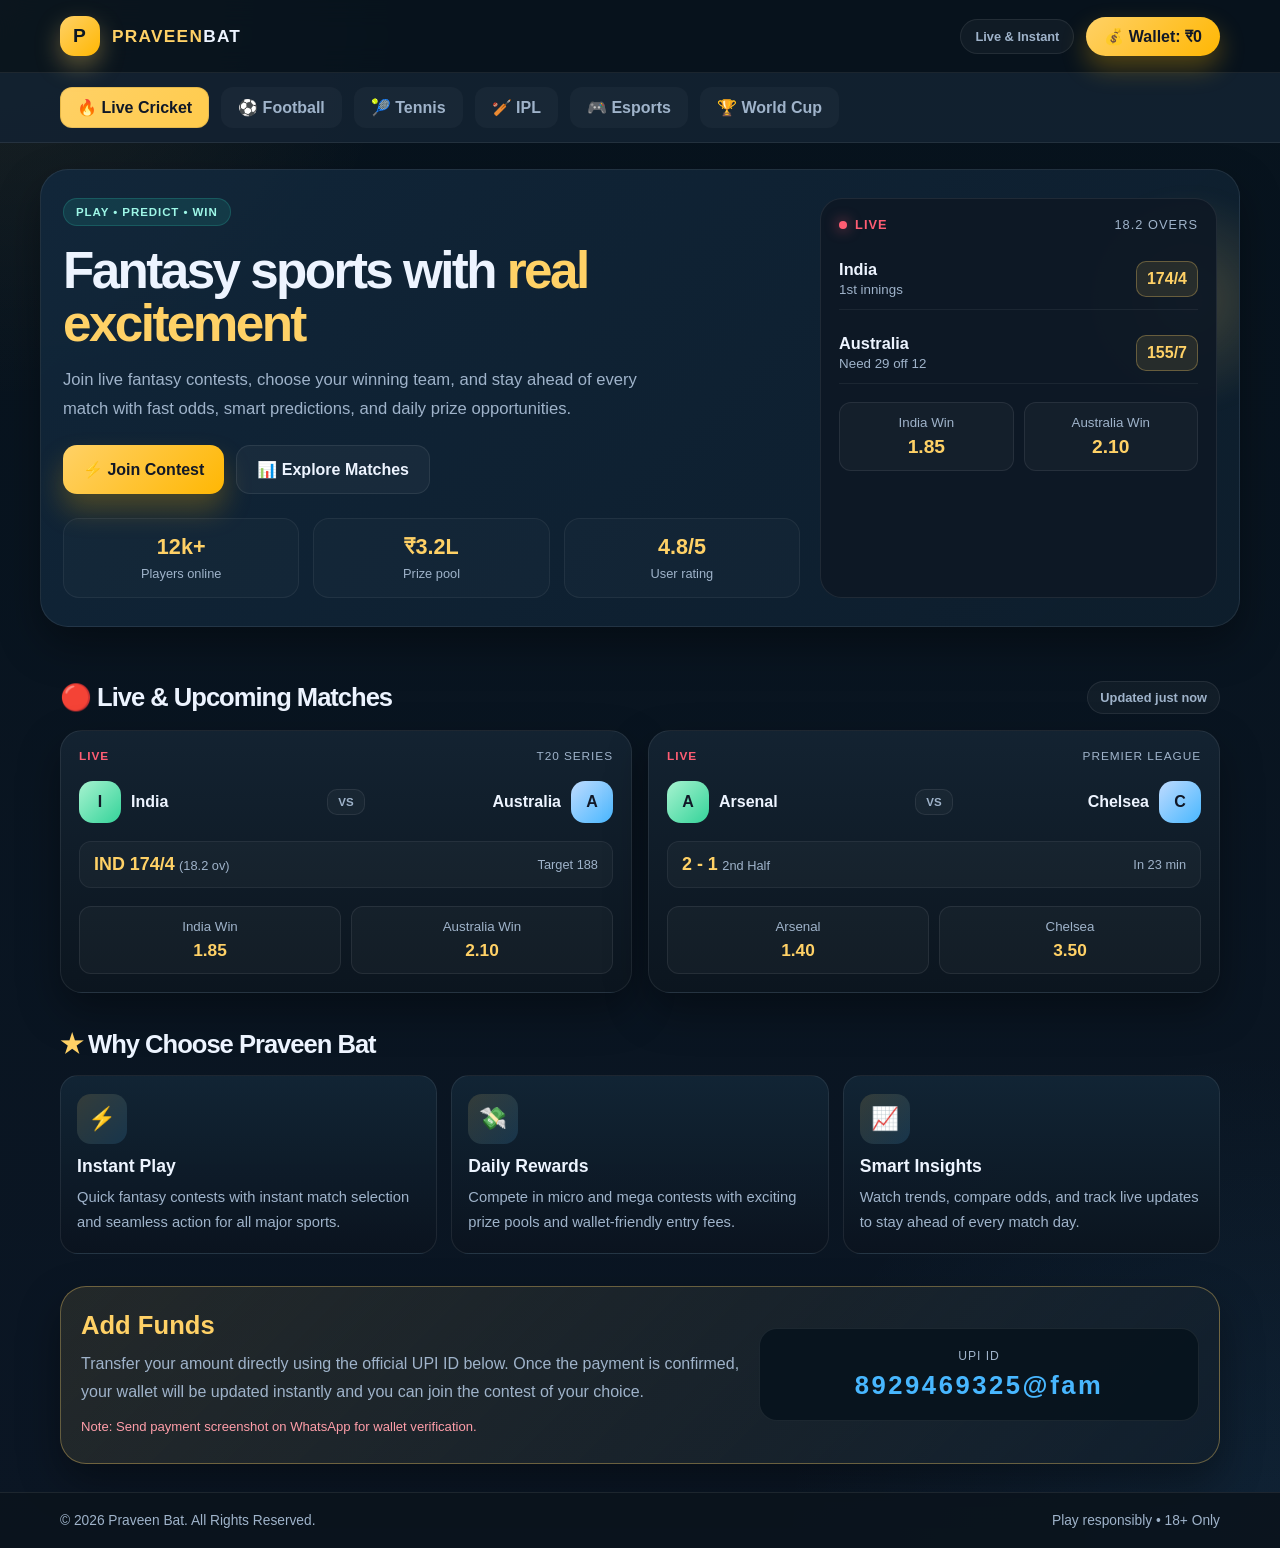
==== commit 84609e5b: "Redesign the landing page with a Parimatch-inspired premium fantasy sports style" ====
--- a/index.html
+++ b/index.html
@@ -3,66 +3,65 @@
 <head>
     <meta charset="UTF-8" />
     <meta name="viewport" content="width=device-width, initial-scale=1.0" />
-    <title>Praveen Bat | Live Sports & Fantasy</title>
+    <title>Praveen Bat | Fantasy Sports</title>
     <style>
         :root {
-            --bg: #0b1320;
-            --bg-2: #101a2b;
-            --panel: #121f31;
-            --panel-2: #16273d;
-            --card: #1a2b41;
-            --muted: #9aa9bf;
-            --text: #edf2ff;
-            --yellow: #f8c84b;
-            --yellow-2: #ffda61;
-            --green: #10b981;
-            --red: #ff5d5d;
-            --blue: #4ec3ff;
-            --border: rgba(255,255,255,0.08);
-            --shadow: 0 12px 30px rgba(0,0,0,0.28);
-        }
-
-        * {
-            box-sizing: border-box;
-            margin: 0;
-            padding: 0;
+            --bg: #07131d;
+            --bg-2: #0d1b2a;
+            --panel: #101f2d;
+            --panel-2: #14293d;
+            --card: #172b3d;
+            --card-2: #1d3854;
+            --line: rgba(255,255,255,0.08);
+            --text: #edf4ff;
+            --muted: #9fb3ca;
+            --gold: #ffd166;
+            --gold-2: #ffb703;
+            --green: #2dd4bf;
+            --green-2: #34d399;
+            --red: #ff5d73;
+            --blue: #48b7ff;
+            --purple: #8b5cf6;
+            --shadow: 0 18px 42px rgba(0,0,0,0.35);
+        }
+
+        * { box-sizing: border-box; margin: 0; padding: 0; }
+        html { scroll-behavior: smooth; }
+        body {
             font-family: "Segoe UI", Arial, sans-serif;
-        }
-
-        html {
-            scroll-behavior: smooth;
-        }
-
-        body {
-            background: linear-gradient(180deg, var(--bg) 0%, #0d1727 100%);
+            background:
+                radial-gradient(circle at top left, rgba(255, 209, 102, 0.08), transparent 20%),
+                radial-gradient(circle at bottom right, rgba(72, 183, 255, 0.08), transparent 25%),
+                linear-gradient(180deg, var(--bg) 0%, #0b1624 100%);
             color: var(--text);
         }
 
-        a {
-            text-decoration: none;
-        }
-
-        button {
-            font: inherit;
-        }
-
-        .topbar {
-            background: rgba(18, 31, 49, 0.97);
-            border-bottom: 1px solid var(--border);
+        a { text-decoration: none; color: inherit; }
+        button { font: inherit; }
+
+        .container {
+            max-width: 1200px;
+            margin: 0 auto;
+            padding: 0 20px;
+        }
+
+        header {
             position: sticky;
             top: 0;
-            z-index: 20;
-            backdrop-filter: blur(10px);
-        }
-
-        .topbar-inner {
+            z-index: 50;
+            background: rgba(8, 19, 29, 0.8);
+            backdrop-filter: blur(14px);
+            border-bottom: 1px solid var(--line);
+        }
+
+        .nav {
             max-width: 1200px;
             margin: 0 auto;
-            padding: 14px 20px;
-            display: flex;
-            align-items: center;
+            padding: 16px 20px;
+            display: flex;
             justify-content: space-between;
-            gap: 20px;
+            align-items: center;
+            gap: 18px;
         }
 
         .brand {
@@ -75,274 +74,339 @@
         }
 
         .brand-mark {
-            width: 38px;
-            height: 38px;
-            border-radius: 12px;
-            background: linear-gradient(135deg, var(--yellow), #ffb703);
+            width: 40px;
+            height: 40px;
+            border-radius: 14px;
+            background: linear-gradient(135deg, var(--gold), var(--gold-2));
+            color: #0c1723;
+            font-size: 1.2rem;
             display: grid;
             place-items: center;
-            color: #17141d;
-            font-weight: 900;
-            box-shadow: var(--shadow);
+            box-shadow: 0 10px 25px rgba(255, 209, 102, 0.35);
         }
 
         .brand-text {
-            font-size: 1.1rem;
-            color: var(--yellow);
+            color: var(--gold);
+            font-size: 1.08rem;
         }
 
         .brand-text span {
             color: var(--text);
         }
 
-        .wallet-pill {
-            background: linear-gradient(135deg, var(--yellow), var(--yellow-2));
-            color: #0f172a;
+        .nav-actions {
+            display: flex;
+            align-items: center;
+            gap: 12px;
+        }
+
+        .nav-chip {
+            background: rgba(255,255,255,0.04);
+            border: 1px solid var(--line);
+            color: var(--muted);
+            padding: 9px 14px;
+            border-radius: 999px;
+            font-size: 0.8rem;
+            font-weight: 700;
+        }
+
+        .wallet-btn {
             border: none;
+            background: linear-gradient(135deg, var(--gold), var(--gold-2));
+            color: #111827;
+            font-weight: 800;
+            padding: 10px 18px;
             border-radius: 999px;
-            padding: 10px 18px;
-            font-weight: 800;
+            box-shadow: 0 12px 26px rgba(255, 183, 3, 0.3);
             cursor: pointer;
-            box-shadow: 0 10px 25px rgba(248, 200, 75, 0.35);
-        }
-
-        .sports-nav {
-            background: rgba(19, 31, 47, 0.9);
-            border-bottom: 1px solid var(--border);
+        }
+
+        .sports-strip {
+            background: rgba(18, 33, 48, 0.95);
+            border-bottom: 1px solid var(--line);
             overflow-x: auto;
-            white-space: nowrap;
-        }
-
-        .sports-nav-inner {
+            scrollbar-width: none;
+        }
+
+        .sports-strip::-webkit-scrollbar { display: none; }
+
+        .sports-inner {
             max-width: 1200px;
             margin: 0 auto;
             padding: 14px 20px;
             display: flex;
             gap: 12px;
-            align-items: center;
+            min-width: max-content;
         }
 
         .sport-tab {
-            background: var(--panel);
-            color: var(--muted);
+            background: rgba(255,255,255,0.03);
             border: 1px solid transparent;
-            padding: 9px 16px;
-            border-radius: 10px;
-            font-size: 0.92rem;
+            color: var(--muted);
             font-weight: 700;
+            padding: 10px 16px;
+            border-radius: 12px;
             cursor: pointer;
             transition: 0.2s ease;
         }
 
         .sport-tab.active {
-            background: linear-gradient(135deg, var(--yellow), #ffc93c);
-            color: #121824;
-            border-color: rgba(0,0,0,0.15);
-        }
-
-        .container {
-            max-width: 1200px;
-            margin: 0 auto;
-            padding: 24px 20px 40px;
+            color: #101827;
+            background: linear-gradient(135deg, var(--gold), #ffcb4c);
+            border-color: rgba(0,0,0,0.1);
         }
 
         .hero {
-            background: linear-gradient(135deg, rgba(16, 185, 129, 0.18), rgba(27, 99, 80, 0.28)),
-                        linear-gradient(135deg, #0f202d, #1a2e3d 45%, #0a1f2c 100%);
-            border: 1px solid rgba(255,255,255,0.05);
-            border-radius: 24px;
-            padding: 28px 20px;
+            padding: 26px 0 18px;
+        }
+
+        .hero-box {
             display: grid;
             grid-template-columns: 1.3fr 0.7fr;
             gap: 20px;
-            align-items: center;
+            background: linear-gradient(135deg, rgba(18, 40, 60, 0.9), rgba(14, 30, 45, 0.95));
+            border: 1px solid var(--line);
+            border-radius: 28px;
             box-shadow: var(--shadow);
+            padding: 28px 22px;
+            overflow: hidden;
+            position: relative;
+        }
+
+        .hero-box::before {
+            content: "";
+            position: absolute;
+            right: -80px;
+            top: 0;
+            width: 260px;
+            height: 260px;
+            background: radial-gradient(circle, rgba(255,209,102,0.2), transparent 60%);
+            filter: blur(8px);
+        }
+
+        .hero-copy {
+            position: relative;
+            z-index: 1;
+        }
+
+        .eyebrow {
+            display: inline-flex;
+            align-items: center;
+            gap: 8px;
+            padding: 7px 12px;
+            border-radius: 999px;
+            background: rgba(45,212,191,0.12);
+            border: 1px solid rgba(45,212,191,0.2);
+            color: #9ef7e7;
+            font-size: 0.72rem;
+            font-weight: 700;
+            text-transform: uppercase;
+            letter-spacing: 0.08em;
+            margin-bottom: 18px;
         }
 
         .hero-copy h1 {
-            font-size: clamp(2rem, 4vw, 3.4rem);
-            line-height: 1.1;
-            margin-bottom: 12px;
-            letter-spacing: -0.04em;
-        }
-
-        .hero-copy .highlight {
-            color: var(--yellow);
+            font-size: clamp(2.1rem, 4vw, 4rem);
+            line-height: 1.04;
+            letter-spacing: -0.05em;
+            margin-bottom: 14px;
+            max-width: 580px;
+        }
+
+        .hero-copy h1 .gold {
+            color: var(--gold);
         }
 
         .hero-copy p {
-            color: #d4e3fb;
-            font-size: 1rem;
-            max-width: 600px;
-            line-height: 1.7;
-        }
-
-        .hero-actions {
-            margin-top: 20px;
-            display: flex;
+            max-width: 620px;
+            color: var(--muted);
+            line-height: 1.75;
+            font-size: 1.04rem;
+        }
+
+        .cta-row {
+            display: flex;
+            flex-wrap: wrap;
             gap: 12px;
-            flex-wrap: wrap;
-        }
-
-        .primary-btn, .secondary-btn {
+            margin-top: 22px;
+        }
+
+        .primary-btn,
+        .secondary-btn {
             display: inline-flex;
             align-items: center;
             justify-content: center;
             gap: 8px;
+            padding: 14px 20px;
             border-radius: 14px;
-            padding: 12px 18px;
             font-weight: 800;
+            transition: 0.2s ease;
             cursor: pointer;
-            transition: 0.2s ease;
         }
 
         .primary-btn {
-            background: linear-gradient(135deg, var(--yellow), #ffda61);
-            color: #121824;
-            box-shadow: 0 12px 28px rgba(248, 200, 75, 0.35);
+            background: linear-gradient(135deg, var(--gold), var(--gold-2));
+            color: #111827;
+            box-shadow: 0 16px 28px rgba(255,183,3,0.25);
         }
 
         .secondary-btn {
             background: rgba(255,255,255,0.04);
-            border: 1px solid rgba(255,255,255,0.1);
+            border: 1px solid var(--line);
             color: var(--text);
         }
 
-        .stats-box {
+        .stats-grid {
+            margin-top: 24px;
             display: grid;
-            grid-template-columns: repeat(3, 1fr);
-            gap: 12px;
-            margin-top: 22px;
-        }
-
-        .stat {
-            background: rgba(255,255,255,0.04);
+            grid-template-columns: repeat(3, minmax(0,1fr));
+            gap: 14px;
+        }
+
+        .stat-card {
+            background: rgba(255,255,255,0.02);
             border: 1px solid rgba(255,255,255,0.06);
             border-radius: 16px;
-            padding: 16px 14px;
+            padding: 15px 12px;
             text-align: center;
         }
 
-        .stat strong {
+        .stat-card strong {
             display: block;
-            font-size: 1.4rem;
+            color: var(--gold);
+            font-size: 1.35rem;
             margin-bottom: 4px;
-            color: var(--yellow);
-        }
-
-        .stat span {
+        }
+
+        .stat-card span {
             color: var(--muted);
             font-size: 0.8rem;
         }
 
-        .hero-card {
-            background: rgba(18, 31, 49, 0.8);
-            border: 1px solid rgba(255,255,255,0.08);
+        .live-panel {
+            background: rgba(14, 25, 37, 0.95);
+            border: 1px solid var(--line);
             border-radius: 22px;
-            padding: 18px;
-            box-shadow: var(--shadow);
-        }
-
-        .mini-header {
+            padding: 18px 18px 14px;
+            position: relative;
+            z-index: 1;
+        }
+
+        .panel-head {
             display: flex;
             justify-content: space-between;
             align-items: center;
             margin-bottom: 16px;
             color: var(--muted);
-            font-size: 0.9rem;
-        }
-
-        .mini-header .dot {
-            width: 10px;
-            height: 10px;
+            font-size: 0.8rem;
+            text-transform: uppercase;
+            letter-spacing: 0.08em;
+        }
+
+        .live-dot {
+            display: inline-flex;
+            align-items: center;
+            gap: 8px;
+            color: var(--red);
+            font-weight: 800;
+        }
+
+        .live-dot::before {
+            content: "";
+            width: 8px;
+            height: 8px;
             background: var(--red);
             border-radius: 50%;
-            display: inline-block;
-            margin-right: 6px;
-            box-shadow: 0 0 10px rgba(255, 93, 93, 0.8);
-        }
-
-        .score-line {
+            box-shadow: 0 0 14px rgba(255,93,115,0.8);
+        }
+
+        .score-stack {
+            display: flex;
+            flex-direction: column;
+            gap: 12px;
+        }
+
+        .score-row {
             display: flex;
             justify-content: space-between;
             align-items: center;
-            gap: 16px;
+            gap: 10px;
             padding: 12px 0;
             border-bottom: 1px solid rgba(255,255,255,0.06);
         }
 
-        .team {
+        .team-meta {
             display: flex;
             flex-direction: column;
-            gap: 4px;
-        }
-
-        .team strong {
-            font-size: 1.08rem;
-        }
-
-        .team small {
+            gap: 3px;
+        }
+
+        .team-meta strong {
+            font-size: 1.02rem;
+        }
+
+        .team-meta small {
             color: var(--muted);
         }
 
         .score-badge {
-            background: rgba(248, 200, 75, 0.12);
-            color: var(--yellow);
-            border: 1px solid rgba(248, 200, 75, 0.22);
-            padding: 8px 12px;
+            background: rgba(255,209,102,0.1);
+            border: 1px solid rgba(255,209,102,0.3);
+            color: var(--gold);
             border-radius: 10px;
             font-weight: 800;
-        }
-
-        .hero-card .odds {
-            margin-top: 16px;
+            padding: 8px 10px;
+        }
+
+        .odds-grid {
             display: grid;
             grid-template-columns: repeat(2, minmax(0, 1fr));
-            gap: 12px;
+            gap: 10px;
+            margin-top: 18px;
         }
 
         .odd-box {
-            background: rgba(255,255,255,0.04);
+            background: rgba(255,255,255,0.03);
             border: 1px solid rgba(255,255,255,0.08);
             border-radius: 12px;
-            padding: 12px 10px;
             text-align: center;
-        }
-
-        .odd-box .label {
-            color: var(--muted);
-            font-size: 0.75rem;
+            padding: 12px 8px;
+        }
+
+        .odd-box small {
             display: block;
-            margin-bottom: 5px;
-        }
-
-        .odd-box .rate {
-            color: var(--yellow);
-            font-size: 1.4rem;
-            font-weight: 800;
-        }
-
-        .section-top {
-            margin: 36px 0 18px;
+            color: var(--muted);
+            margin-bottom: 6px;
+        }
+
+        .odd-box strong {
+            color: var(--gold);
+            font-size: 1.2rem;
+        }
+
+        main {
+            padding-bottom: 32px;
+        }
+
+        .section-header {
+            margin: 36px 0 16px;
             display: flex;
             justify-content: space-between;
             align-items: center;
-            gap: 16px;
-        }
-
-        .section-title {
-            font-size: clamp(1.3rem, 2vw, 1.8rem);
-            font-weight: 800;
-            letter-spacing: -0.03em;
-        }
-
-        .section-title .accent {
-            color: var(--yellow);
-        }
-
-        .chip {
+            flex-wrap: wrap;
+            gap: 12px;
+        }
+
+        .section-header h2 {
+            font-size: clamp(1.5rem, 2vw, 2.1rem);
+            letter-spacing: -0.04em;
+        }
+
+        .section-header h2 span { color: var(--gold); }
+
+        .section-tag {
             background: rgba(255,255,255,0.04);
-            border: 1px solid rgba(255,255,255,0.08);
+            border: 1px solid var(--line);
             color: var(--muted);
             padding: 8px 12px;
             border-radius: 999px;
@@ -357,112 +421,108 @@
         }
 
         .match-card {
-            background: linear-gradient(180deg, rgba(26,43,65,0.98), rgba(17,28,40,0.95));
-            border: 1px solid var(--border);
+            background: linear-gradient(180deg, rgba(20, 36, 50, 0.96), rgba(12, 22, 31, 0.96));
+            border: 1px solid var(--line);
             border-radius: 22px;
             padding: 18px;
             box-shadow: var(--shadow);
         }
 
-        .match-header {
+        .match-top {
             display: flex;
             justify-content: space-between;
             align-items: center;
-            gap: 8px;
-            margin-bottom: 18px;
-            color: var(--muted);
-            font-size: 0.76rem;
+            gap: 10px;
+            color: var(--muted);
+            font-size: 0.74rem;
             text-transform: uppercase;
             letter-spacing: 0.08em;
-        }
-
-        .match-status {
+            margin-bottom: 18px;
+        }
+
+        .match-live {
             color: var(--red);
             font-weight: 800;
         }
 
-        .match-status.live::before {
-            content: "";
-            display: inline-block;
-            width: 8px;
-            height: 8px;
-            border-radius: 50%;
-            background: var(--red);
-            margin-right: 8px;
-            box-shadow: 0 0 10px rgba(255, 93, 93, 0.8);
-        }
-
-        .match-teams {
-            display: flex;
+        .match-team-row {
+            display: flex;
+            align-items: center;
             justify-content: space-between;
-            align-items: center;
-            gap: 12px;
-            margin-bottom: 16px;
-        }
-
-        .team-block {
+            gap: 10px;
+            margin-bottom: 18px;
+        }
+
+        .team-box {
             display: flex;
             align-items: center;
             gap: 10px;
             flex: 1;
-        }
-
-        .team-logo {
-            width: 36px;
-            height: 36px;
-            border-radius: 12px;
+            min-width: 0;
+        }
+
+        .team-box.right { justify-content: flex-end; text-align: right; }
+
+        .team-badge {
+            width: 42px;
+            height: 42px;
+            border-radius: 14px;
             display: grid;
             place-items: center;
+            font-weight: 900;
+            color: #111827;
+            background: linear-gradient(135deg, #a7f3d0, var(--green-2));
+        }
+
+        .team-badge.blue {
+            background: linear-gradient(135deg, #bfdbfe, var(--blue));
+        }
+
+        .team-box strong {
+            font-size: 1rem;
+            white-space: nowrap;
+        }
+
+        .vs-pill {
+            background: rgba(255,255,255,0.03);
+            border: 1px solid var(--line);
+            border-radius: 10px;
+            padding: 6px 10px;
+            color: var(--muted);
+            font-size: 0.72rem;
             font-weight: 800;
-            color: #101826;
-            background: linear-gradient(135deg, #b2f7cc, var(--green));
-        }
-
-        .team-logo.blue {
-            background: linear-gradient(135deg, #bfe8ff, var(--blue));
-        }
-
-        .team-block strong {
-            font-size: 1rem;
-        }
-
-        .vs-text {
+        }
+
+        .score-banner {
+            display: flex;
+            justify-content: space-between;
+            align-items: center;
+            gap: 10px;
+            margin-bottom: 18px;
+            padding: 12px 14px;
+            border-radius: 12px;
+            background: rgba(255,255,255,0.03);
+            border: 1px solid rgba(255,255,255,0.06);
+        }
+
+        .score-banner strong {
+            color: var(--gold);
+            font-size: 1.12rem;
+        }
+
+        .score-banner span {
+            color: var(--muted);
             font-size: 0.8rem;
-            font-weight: 800;
-            padding: 6px 8px;
-            background: rgba(255,255,255,0.04);
-            border-radius: 8px;
-            color: var(--muted);
-        }
-
-        .match-score {
-            display: flex;
-            justify-content: space-between;
-            align-items: center;
-            margin: 10px 0 18px;
-            padding: 12px 14px;
-            background: rgba(255,255,255,0.03);
-            border-radius: 12px;
-            border: 1px solid rgba(255,255,255,0.06);
-        }
-
-        .match-score strong {
-            color: var(--yellow);
-        }
-
-        .match-score span {
-            color: var(--muted);
-            font-size: 0.82rem;
-        }
-
-        .odds-row {
+        }
+
+        .odd-row {
             display: grid;
             grid-template-columns: repeat(2, minmax(0, 1fr));
             gap: 10px;
         }
 
-        .odd-pill {
-            background: rgba(255,255,255,0.04);
+        .mini-odd {
+            background: rgba(255,255,255,0.03);
             border: 1px solid rgba(255,255,255,0.08);
             border-radius: 12px;
             padding: 12px 10px;
@@ -471,249 +531,302 @@
             transition: 0.2s ease;
         }
 
-        .odd-pill:hover {
-            border-color: rgba(248, 200, 75, 0.7);
+        .mini-odd:hover {
+            border-color: rgba(255,209,102,0.5);
             transform: translateY(-1px);
         }
 
-        .odd-pill small {
+        .mini-odd small {
             display: block;
             color: var(--muted);
-            margin-bottom: 5px;
-        }
-
-        .odd-pill strong {
-            color: var(--yellow);
+            margin-bottom: 6px;
+        }
+
+        .mini-odd strong {
+            color: var(--gold);
+            font-size: 1.08rem;
+        }
+
+        .promo-grid {
+            display: grid;
+            grid-template-columns: repeat(3, minmax(0,1fr));
+            gap: 14px;
+            margin-top: 14px;
+        }
+
+        .promo-card {
+            background: linear-gradient(180deg, rgba(18, 37, 54, 0.95), rgba(11, 20, 31, 0.96));
+            border: 1px solid var(--line);
+            border-radius: 18px;
+            padding: 18px 16px;
+        }
+
+        .promo-card .icon {
+            width: 50px;
+            height: 50px;
+            border-radius: 14px;
+            background: linear-gradient(135deg, rgba(255,209,102,0.15), rgba(72,183,255,0.15));
+            display: grid;
+            place-items: center;
+            font-size: 1.4rem;
+            margin-bottom: 12px;
+        }
+
+        .promo-card h3 {
             font-size: 1.1rem;
-        }
-
-        .wallet-box {
-            background: linear-gradient(135deg, rgba(248,200,75,0.12), rgba(17,28,40,0.8));
-            border: 1px solid rgba(248,200,75,0.38);
+            margin-bottom: 8px;
+        }
+
+        .promo-card p {
+            color: var(--muted);
+            line-height: 1.7;
+            font-size: 0.92rem;
+        }
+
+        .deposit-box {
+            margin-top: 32px;
+            background: linear-gradient(135deg, rgba(255,209,102,0.1), rgba(17, 31, 45, 0.96));
+            border: 1px solid rgba(255,209,102,0.35);
             border-radius: 26px;
-            padding: 26px 22px;
+            padding: 24px 20px;
+            box-shadow: var(--shadow);
+        }
+
+        .deposit-inner {
+            display: grid;
+            grid-template-columns: 1.2fr 0.8fr;
+            gap: 18px;
+            align-items: center;
+        }
+
+        .deposit-box h3 {
+            color: var(--gold);
+            font-size: clamp(1.5rem, 2vw, 2rem);
+            margin-bottom: 10px;
+        }
+
+        .deposit-box p {
+            color: var(--muted);
+            line-height: 1.75;
+        }
+
+        .upi-card {
+            background: rgba(7, 19, 29, 0.9);
+            border: 1px solid rgba(255,255,255,0.08);
+            border-radius: 18px;
+            padding: 20px 18px;
+            text-align: center;
+        }
+
+        .upi-label {
+            display: block;
+            color: var(--muted);
+            margin-bottom: 8px;
+            font-size: 0.76rem;
+            letter-spacing: 0.08em;
+            text-transform: uppercase;
+        }
+
+        .upi-code {
+            font-size: clamp(1.4rem, 2vw, 1.8rem);
+            font-weight: 800;
+            letter-spacing: 0.1em;
+            color: var(--blue);
+        }
+
+        .note-red {
+            color: #ff9ea9 !important;
+            font-size: 0.82rem;
+            margin-top: 10px;
+        }
+
+        footer {
+            border-top: 1px solid var(--line);
+            background: rgba(10, 19, 28, 0.9);
             margin-top: 28px;
-            box-shadow: var(--shadow);
-        }
-
-        .wallet-box-inner {
-            display: grid;
-            grid-template-columns: 1fr 0.9fr;
-            gap: 16px;
-            align-items: center;
-        }
-
-        .wallet-box h3 {
-            font-size: clamp(1.4rem, 2vw, 1.8rem);
-            margin-bottom: 8px;
-            color: var(--yellow);
-        }
-
-        .wallet-box p {
-            color: var(--muted);
-            line-height: 1.7;
-        }
-
-        .upi-box {
-            background: rgba(11, 19, 32, 0.9);
-            border: 1px solid rgba(255,255,255,0.08);
-            border-radius: 16px;
-            padding: 18px;
-            text-align: center;
-        }
-
-        .upi-box .label {
-            display: block;
-            color: var(--muted);
-            margin-bottom: 8px;
-            font-size: 0.8rem;
-            letter-spacing: 0.06em;
-            text-transform: uppercase;
-        }
-
-        .upi-code {
-            font-size: clamp(1.2rem, 2vw, 1.6rem);
-            font-weight: 800;
-            letter-spacing: 0.08em;
-            color: #7fd7ff;
-        }
-
-        .note {
-            color: #ff8d8d !important;
-            font-size: 0.82rem;
-        }
-
-        .bottom-band {
-            background: rgba(255,255,255,0.03);
-            border-top: 1px solid var(--border);
-            margin-top: 32px;
-        }
-
-        footer {
+        }
+
+        .footer-inner {
             max-width: 1200px;
             margin: 0 auto;
-            padding: 18px 20px 32px;
+            padding: 20px;
             display: flex;
             justify-content: space-between;
             align-items: center;
             gap: 12px;
+            color: var(--muted);
+            font-size: 0.86rem;
             flex-wrap: wrap;
-            color: var(--muted);
-            font-size: 0.85rem;
         }
 
         @media (max-width: 900px) {
-            .hero {
+            .hero-box,
+            .deposit-inner,
+            .match-grid,
+            .promo-grid {
                 grid-template-columns: 1fr;
             }
-
-            .wallet-box-inner,
-            .match-grid {
+        }
+
+        @media (max-width: 620px) {
+            .nav {
+                flex-wrap: wrap;
+            }
+
+            .nav-actions {
+                width: 100%;
+                justify-content: space-between;
+            }
+
+            .stats-grid {
                 grid-template-columns: 1fr;
             }
-        }
-
-        @media (max-width: 560px) {
-            .topbar-inner,
-            .section-top,
-            footer {
-                flex-direction: column;
-                align-items: flex-start;
-            }
-
-            .stats-box {
+
+            .odd-row,
+            .odds-grid {
                 grid-template-columns: 1fr;
             }
 
-            .odds-row,
-            .odds {
-                grid-template-columns: 1fr;
+            .section-header {
+                align-items: flex-start;
             }
         }
     </style>
 </head>
 <body>
-    <header class="topbar">
-        <div class="topbar-inner">
-            <div class="brand" aria-label="Praveen Bat home">
+    <header>
+        <div class="nav">
+            <div class="brand" aria-label="Praveen Bat logo">
                 <div class="brand-mark">P</div>
                 <div class="brand-text">Praveen<span>Bat</span></div>
             </div>
-            <button class="wallet-pill">💰 Wallet: ₹0</button>
+
+            <div class="nav-actions">
+                <div class="nav-chip">Live & Instant</div>
+                <button class="wallet-btn">💰 Wallet: ₹0</button>
+            </div>
         </div>
     </header>
 
-    <nav class="sports-nav" aria-label="Sports categories">
-        <div class="sports-nav-inner">
+    <nav class="sports-strip" aria-label="Sports categories">
+        <div class="sports-inner">
             <button class="sport-tab active">🔥 Live Cricket</button>
             <button class="sport-tab">⚽ Football</button>
             <button class="sport-tab">🎾 Tennis</button>
+            <button class="sport-tab">🏏 IPL</button>
             <button class="sport-tab">🎮 Esports</button>
-            <button class="sport-tab">🏏 IPL</button>
+            <button class="sport-tab">🏆 World Cup</button>
         </div>
     </nav>
 
+    <div class="container hero">
+        <section class="hero-box">
+            <div class="hero-copy">
+                <div class="eyebrow">Play • Predict • Win</div>
+                <h1>Fantasy sports with <span class="gold">real excitement</span></h1>
+                <p>
+                    Join live fantasy contests, choose your winning team, and stay ahead of every match with fast odds,
+                    smart predictions, and daily prize opportunities.
+                </p>
+
+                <div class="cta-row">
+                    <a href="#deposit" class="primary-btn">⚡ Join Contest</a>
+                    <a href="#matches" class="secondary-btn">📊 Explore Matches</a>
+                </div>
+
+                <div class="stats-grid">
+                    <div class="stat-card">
+                        <strong>12k+</strong>
+                        <span>Players online</span>
+                    </div>
+                    <div class="stat-card">
+                        <strong>₹3.2L</strong>
+                        <span>Prize pool</span>
+                    </div>
+                    <div class="stat-card">
+                        <strong>4.8/5</strong>
+                        <span>User rating</span>
+                    </div>
+                </div>
+            </div>
+
+            <aside class="live-panel" aria-label="Live match preview">
+                <div class="panel-head">
+                    <span class="live-dot">Live</span>
+                    <span>18.2 overs</span>
+                </div>
+
+                <div class="score-stack">
+                    <div class="score-row">
+                        <div class="team-meta">
+                            <strong>India</strong>
+                            <small>1st innings</small>
+                        </div>
+                        <div class="score-badge">174/4</div>
+                    </div>
+
+                    <div class="score-row">
+                        <div class="team-meta">
+                            <strong>Australia</strong>
+                            <small>Need 29 off 12</small>
+                        </div>
+                        <div class="score-badge">155/7</div>
+                    </div>
+                </div>
+
+                <div class="odds-grid">
+                    <div class="odd-box">
+                        <small>India Win</small>
+                        <strong>1.85</strong>
+                    </div>
+                    <div class="odd-box">
+                        <small>Australia Win</small>
+                        <strong>2.10</strong>
+                    </div>
+                </div>
+            </aside>
+        </section>
+    </div>
+
     <main class="container">
-        <section class="hero">
-            <div class="hero-copy">
-                <h1>Win big with <span class="highlight">Praveen Bat</span></h1>
-                <p>
-                    Play fantasy matches, predict winners, and unlock rewards with live sports action.
-                    Build your dream team, track scores, and join the hottest contests every day.
-                </p>
-                <div class="hero-actions">
-                    <a href="#deposit" class="primary-btn">⚡ Join Contest</a>
-                    <a href="#matches" class="secondary-btn">📊 View Matches</a>
-                </div>
-                <div class="stats-box">
-                    <div class="stat">
-                        <strong>12k+</strong>
-                        <span>Players</span>
-                    </div>
-                    <div class="stat">
-                        <strong>₹3.2L</strong>
-                        <span>Prize Pool</span>
-                    </div>
-                    <div class="stat">
-                        <strong>4.8/5</strong>
-                        <span>User Rating</span>
-                    </div>
-                </div>
-            </div>
-
-            <div class="hero-card">
-                <div class="mini-header">
-                    <span><span class="dot"></span> Live Match</span>
-                    <span>18.2 Overs</span>
-                </div>
-
-                <div class="score-line">
-                    <div class="team">
+        <div class="section-header">
+            <h2><span>🔴</span> Live & Upcoming Matches</h2>
+            <div class="section-tag">Updated just now</div>
+        </div>
+
+        <section class="match-grid" id="matches">
+            <article class="match-card">
+                <div class="match-top">
+                    <span class="match-live">Live</span>
+                    <span>T20 Series</span>
+                </div>
+
+                <div class="match-team-row">
+                    <div class="team-box">
+                        <div class="team-badge">I</div>
                         <strong>India</strong>
-                        <small>1st innings</small>
-                    </div>
-                    <div class="score-badge">174/4</div>
-                </div>
-
-                <div class="score-line">
-                    <div class="team">
+                    </div>
+                    <div class="vs-pill">VS</div>
+                    <div class="team-box right">
                         <strong>Australia</strong>
-                        <small>Need 29 off 12</small>
-                    </div>
-                    <div class="score-badge">155/7</div>
-                </div>
-
-                <div class="odds">
-                    <div class="odd-box">
-                        <span class="label">India Win</span>
-                        <span class="rate">1.85</span>
-                    </div>
-                    <div class="odd-box">
-                        <span class="label">Australia Win</span>
-                        <span class="rate">2.10</span>
-                    </div>
-                </div>
-            </div>
-        </section>
-
-        <div class="section-top" id="matches">
-            <div class="section-title"><span class="accent">🔴</span> Live & Upcoming Matches</div>
-            <div class="chip">Updated just now</div>
-        </div>
-
-        <section class="match-grid">
-            <article class="match-card">
-                <div class="match-header">
-                    <span class="match-status live">Live</span>
-                    <span>T20 Series</span>
-                </div>
-
-                <div class="match-teams">
-                    <div class="team-block">
-                        <div class="team-logo">I</div>
-                        <strong>India</strong>
-                    </div>
-                    <div class="vs-text">VS</div>
-                    <div class="team-block" style="justify-content: flex-end; text-align: right;">
-                        <strong>Australia</strong>
-                        <div class="team-logo blue">A</div>
-                    </div>
-                </div>
-
-                <div class="match-score">
+                        <div class="team-badge blue">A</div>
+                    </div>
+                </div>
+
+                <div class="score-banner">
                     <div>
                         <strong>IND 174/4</strong>
                         <span>(18.2 ov)</span>
                     </div>
-                    <span>Target: 188</span>
-                </div>
-
-                <div class="odds-row">
-                    <div class="odd-pill">
+                    <span>Target 188</span>
+                </div>
+
+                <div class="odd-row">
+                    <div class="mini-odd">
                         <small>India Win</small>
                         <strong>1.85</strong>
                     </div>
-                    <div class="odd-pill">
+                    <div class="mini-odd">
                         <small>Australia Win</small>
                         <strong>2.10</strong>
                     </div>
@@ -721,37 +834,37 @@
             </article>
 
             <article class="match-card">
-                <div class="match-header">
-                    <span class="match-status live">Live</span>
+                <div class="match-top">
+                    <span class="match-live">Live</span>
                     <span>Premier League</span>
                 </div>
 
-                <div class="match-teams">
-                    <div class="team-block">
-                        <div class="team-logo">A</div>
+                <div class="match-team-row">
+                    <div class="team-box">
+                        <div class="team-badge">A</div>
                         <strong>Arsenal</strong>
                     </div>
-                    <div class="vs-text">VS</div>
-                    <div class="team-block" style="justify-content: flex-end; text-align: right;">
+                    <div class="vs-pill">VS</div>
+                    <div class="team-box right">
                         <strong>Chelsea</strong>
-                        <div class="team-logo blue">C</div>
-                    </div>
-                </div>
-
-                <div class="match-score">
+                        <div class="team-badge blue">C</div>
+                    </div>
+                </div>
+
+                <div class="score-banner">
                     <div>
                         <strong>2 - 1</strong>
                         <span>2nd Half</span>
                     </div>
-                    <span>FT in 23 min</span>
-                </div>
-
-                <div class="odds-row">
-                    <div class="odd-pill">
+                    <span>In 23 min</span>
+                </div>
+
+                <div class="odd-row">
+                    <div class="mini-odd">
                         <small>Arsenal</small>
                         <strong>1.40</strong>
                     </div>
-                    <div class="odd-pill">
+                    <div class="mini-odd">
                         <small>Chelsea</small>
                         <strong>3.50</strong>
                     </div>
@@ -759,32 +872,54 @@
             </article>
         </section>
 
-        <section class="wallet-box" id="deposit">
-            <div class="wallet-box-inner">
+        <div class="section-header">
+            <h2><span>★</span> Why Choose Praveen Bat</h2>
+        </div>
+
+        <section class="promo-grid">
+            <article class="promo-card">
+                <div class="icon">⚡</div>
+                <h3>Instant Play</h3>
+                <p>Quick fantasy contests with instant match selection and seamless action for all major sports.</p>
+            </article>
+
+            <article class="promo-card">
+                <div class="icon">💸</div>
+                <h3>Daily Rewards</h3>
+                <p>Compete in micro and mega contests with exciting prize pools and wallet-friendly entry fees.</p>
+            </article>
+
+            <article class="promo-card">
+                <div class="icon">📈</div>
+                <h3>Smart Insights</h3>
+                <p>Watch trends, compare odds, and track live updates to stay ahead of every match day.</p>
+            </article>
+        </section>
+
+        <section class="deposit-box" id="deposit">
+            <div class="deposit-inner">
                 <div>
-                    <h3>Add Funds / Deposit</h3>
+                    <h3>Add Funds</h3>
                     <p>
-                        Transfer your contest entry amount securely using the official UPI ID below.
-                        Your wallet will be updated after payment confirmation from our team.
+                        Transfer your amount directly using the official UPI ID below. Once the payment is confirmed,
+                        your wallet will be updated instantly and you can join the contest of your choice.
                     </p>
-                    <p class="note" style="margin-top: 12px;">
-                        Note: Send payment screenshot on WhatsApp to activate your wallet instantly.
-                    </p>
-                </div>
-
-                <div class="upi-box">
-                    <span class="label">UPI ID</span>
+                    <p class="note-red">Note: Send payment screenshot on WhatsApp for wallet verification.</p>
+                </div>
+
+                <div class="upi-card">
+                    <span class="upi-label">UPI ID</span>
                     <div class="upi-code">8929469325@fam</div>
                 </div>
             </div>
         </section>
     </main>
 
-    <div class="bottom-band">
-        <footer>
+    <footer>
+        <div class="footer-inner">
             <span>© 2026 Praveen Bat. All Rights Reserved.</span>
             <span>Play responsibly • 18+ Only</span>
-        </footer>
-    </div>
+        </div>
+    </footer>
 </body>
 </html>
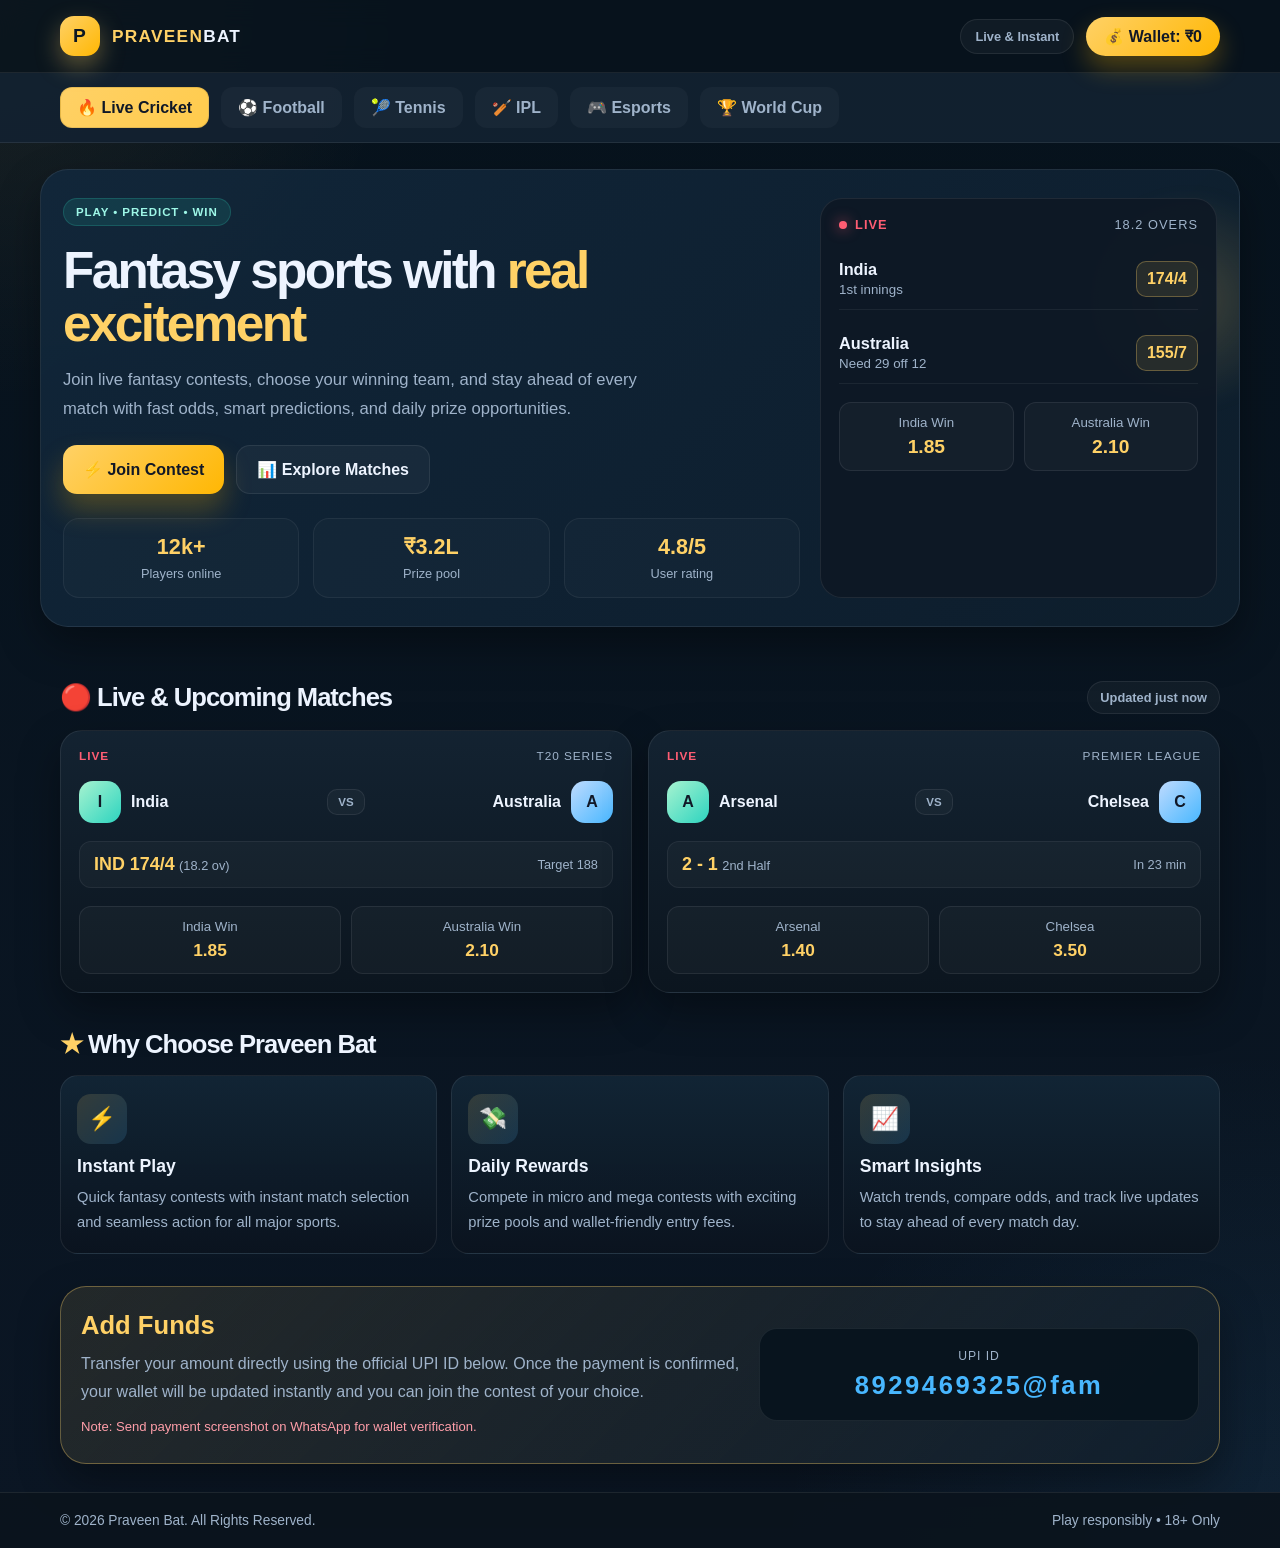
==== commit 61ab7c0d: "Apply the Parimatch-inspired fantasy sports landing page redesign" ====
--- a/index.html
+++ b/index.html
@@ -1,925 +1,878 @@
 <!DOCTYPE html>
 <html lang="hi">
 <head>
-    <meta charset="UTF-8" />
-    <meta name="viewport" content="width=device-width, initial-scale=1.0" />
-    <title>Praveen Bat | Fantasy Sports</title>
-    <style>
-        :root {
-            --bg: #07131d;
-            --bg-2: #0d1b2a;
-            --panel: #101f2d;
-            --panel-2: #14293d;
-            --card: #172b3d;
-            --card-2: #1d3854;
-            --line: rgba(255,255,255,0.08);
-            --text: #edf4ff;
-            --muted: #9fb3ca;
-            --gold: #ffd166;
-            --gold-2: #ffb703;
-            --green: #2dd4bf;
-            --green-2: #34d399;
-            --red: #ff5d73;
-            --blue: #48b7ff;
-            --purple: #8b5cf6;
-            --shadow: 0 18px 42px rgba(0,0,0,0.35);
-        }
-
-        * { box-sizing: border-box; margin: 0; padding: 0; }
-        html { scroll-behavior: smooth; }
-        body {
-            font-family: "Segoe UI", Arial, sans-serif;
-            background:
-                radial-gradient(circle at top left, rgba(255, 209, 102, 0.08), transparent 20%),
-                radial-gradient(circle at bottom right, rgba(72, 183, 255, 0.08), transparent 25%),
-                linear-gradient(180deg, var(--bg) 0%, #0b1624 100%);
-            color: var(--text);
-        }
-
-        a { text-decoration: none; color: inherit; }
-        button { font: inherit; }
-
-        .container {
-            max-width: 1200px;
-            margin: 0 auto;
-            padding: 0 20px;
-        }
-
-        header {
-            position: sticky;
-            top: 0;
-            z-index: 50;
-            background: rgba(8, 19, 29, 0.8);
-            backdrop-filter: blur(14px);
-            border-bottom: 1px solid var(--line);
-        }
-
-        .nav {
-            max-width: 1200px;
-            margin: 0 auto;
-            padding: 16px 20px;
-            display: flex;
-            justify-content: space-between;
-            align-items: center;
-            gap: 18px;
-        }
-
-        .brand {
-            display: flex;
-            align-items: center;
-            gap: 12px;
-            font-weight: 800;
-            letter-spacing: 0.08em;
-            text-transform: uppercase;
-        }
-
-        .brand-mark {
-            width: 40px;
-            height: 40px;
-            border-radius: 14px;
-            background: linear-gradient(135deg, var(--gold), var(--gold-2));
-            color: #0c1723;
-            font-size: 1.2rem;
-            display: grid;
-            place-items: center;
-            box-shadow: 0 10px 25px rgba(255, 209, 102, 0.35);
-        }
-
-        .brand-text {
-            color: var(--gold);
-            font-size: 1.08rem;
-        }
-
-        .brand-text span {
-            color: var(--text);
-        }
-
-        .nav-actions {
-            display: flex;
-            align-items: center;
-            gap: 12px;
-        }
-
-        .nav-chip {
-            background: rgba(255,255,255,0.04);
-            border: 1px solid var(--line);
-            color: var(--muted);
-            padding: 9px 14px;
-            border-radius: 999px;
-            font-size: 0.8rem;
-            font-weight: 700;
-        }
-
-        .wallet-btn {
-            border: none;
-            background: linear-gradient(135deg, var(--gold), var(--gold-2));
-            color: #111827;
-            font-weight: 800;
-            padding: 10px 18px;
-            border-radius: 999px;
-            box-shadow: 0 12px 26px rgba(255, 183, 3, 0.3);
-            cursor: pointer;
-        }
-
-        .sports-strip {
-            background: rgba(18, 33, 48, 0.95);
-            border-bottom: 1px solid var(--line);
-            overflow-x: auto;
-            scrollbar-width: none;
-        }
-
-        .sports-strip::-webkit-scrollbar { display: none; }
-
-        .sports-inner {
-            max-width: 1200px;
-            margin: 0 auto;
-            padding: 14px 20px;
-            display: flex;
-            gap: 12px;
-            min-width: max-content;
-        }
-
-        .sport-tab {
-            background: rgba(255,255,255,0.03);
-            border: 1px solid transparent;
-            color: var(--muted);
-            font-weight: 700;
-            padding: 10px 16px;
-            border-radius: 12px;
-            cursor: pointer;
-            transition: 0.2s ease;
-        }
-
-        .sport-tab.active {
-            color: #101827;
-            background: linear-gradient(135deg, var(--gold), #ffcb4c);
-            border-color: rgba(0,0,0,0.1);
-        }
-
-        .hero {
-            padding: 26px 0 18px;
-        }
-
-        .hero-box {
-            display: grid;
-            grid-template-columns: 1.3fr 0.7fr;
-            gap: 20px;
-            background: linear-gradient(135deg, rgba(18, 40, 60, 0.9), rgba(14, 30, 45, 0.95));
-            border: 1px solid var(--line);
-            border-radius: 28px;
-            box-shadow: var(--shadow);
-            padding: 28px 22px;
-            overflow: hidden;
-            position: relative;
-        }
-
-        .hero-box::before {
-            content: "";
-            position: absolute;
-            right: -80px;
-            top: 0;
-            width: 260px;
-            height: 260px;
-            background: radial-gradient(circle, rgba(255,209,102,0.2), transparent 60%);
-            filter: blur(8px);
-        }
-
-        .hero-copy {
-            position: relative;
-            z-index: 1;
-        }
-
-        .eyebrow {
-            display: inline-flex;
-            align-items: center;
-            gap: 8px;
-            padding: 7px 12px;
-            border-radius: 999px;
-            background: rgba(45,212,191,0.12);
-            border: 1px solid rgba(45,212,191,0.2);
-            color: #9ef7e7;
-            font-size: 0.72rem;
-            font-weight: 700;
-            text-transform: uppercase;
-            letter-spacing: 0.08em;
-            margin-bottom: 18px;
-        }
-
-        .hero-copy h1 {
-            font-size: clamp(2.1rem, 4vw, 4rem);
-            line-height: 1.04;
-            letter-spacing: -0.05em;
-            margin-bottom: 14px;
-            max-width: 580px;
-        }
-
-        .hero-copy h1 .gold {
-            color: var(--gold);
-        }
-
-        .hero-copy p {
-            max-width: 620px;
-            color: var(--muted);
-            line-height: 1.75;
-            font-size: 1.04rem;
-        }
-
-        .cta-row {
-            display: flex;
-            flex-wrap: wrap;
-            gap: 12px;
-            margin-top: 22px;
-        }
-
-        .primary-btn,
-        .secondary-btn {
-            display: inline-flex;
-            align-items: center;
-            justify-content: center;
-            gap: 8px;
-            padding: 14px 20px;
-            border-radius: 14px;
-            font-weight: 800;
-            transition: 0.2s ease;
-            cursor: pointer;
-        }
-
-        .primary-btn {
-            background: linear-gradient(135deg, var(--gold), var(--gold-2));
-            color: #111827;
-            box-shadow: 0 16px 28px rgba(255,183,3,0.25);
-        }
-
-        .secondary-btn {
-            background: rgba(255,255,255,0.04);
-            border: 1px solid var(--line);
-            color: var(--text);
-        }
-
-        .stats-grid {
-            margin-top: 24px;
-            display: grid;
-            grid-template-columns: repeat(3, minmax(0,1fr));
-            gap: 14px;
-        }
-
-        .stat-card {
-            background: rgba(255,255,255,0.02);
-            border: 1px solid rgba(255,255,255,0.06);
-            border-radius: 16px;
-            padding: 15px 12px;
-            text-align: center;
-        }
-
-        .stat-card strong {
-            display: block;
-            color: var(--gold);
-            font-size: 1.35rem;
-            margin-bottom: 4px;
-        }
-
-        .stat-card span {
-            color: var(--muted);
-            font-size: 0.8rem;
-        }
-
-        .live-panel {
-            background: rgba(14, 25, 37, 0.95);
-            border: 1px solid var(--line);
-            border-radius: 22px;
-            padding: 18px 18px 14px;
-            position: relative;
-            z-index: 1;
-        }
-
-        .panel-head {
-            display: flex;
-            justify-content: space-between;
-            align-items: center;
-            margin-bottom: 16px;
-            color: var(--muted);
-            font-size: 0.8rem;
-            text-transform: uppercase;
-            letter-spacing: 0.08em;
-        }
-
-        .live-dot {
-            display: inline-flex;
-            align-items: center;
-            gap: 8px;
-            color: var(--red);
-            font-weight: 800;
-        }
-
-        .live-dot::before {
-            content: "";
-            width: 8px;
-            height: 8px;
-            background: var(--red);
-            border-radius: 50%;
-            box-shadow: 0 0 14px rgba(255,93,115,0.8);
-        }
-
-        .score-stack {
-            display: flex;
-            flex-direction: column;
-            gap: 12px;
-        }
-
-        .score-row {
-            display: flex;
-            justify-content: space-between;
-            align-items: center;
-            gap: 10px;
-            padding: 12px 0;
-            border-bottom: 1px solid rgba(255,255,255,0.06);
-        }
-
-        .team-meta {
-            display: flex;
-            flex-direction: column;
-            gap: 3px;
-        }
-
-        .team-meta strong {
-            font-size: 1.02rem;
-        }
-
-        .team-meta small {
-            color: var(--muted);
-        }
-
-        .score-badge {
-            background: rgba(255,209,102,0.1);
-            border: 1px solid rgba(255,209,102,0.3);
-            color: var(--gold);
-            border-radius: 10px;
-            font-weight: 800;
-            padding: 8px 10px;
-        }
-
-        .odds-grid {
-            display: grid;
-            grid-template-columns: repeat(2, minmax(0, 1fr));
-            gap: 10px;
-            margin-top: 18px;
-        }
-
-        .odd-box {
-            background: rgba(255,255,255,0.03);
-            border: 1px solid rgba(255,255,255,0.08);
-            border-radius: 12px;
-            text-align: center;
-            padding: 12px 8px;
-        }
-
-        .odd-box small {
-            display: block;
-            color: var(--muted);
-            margin-bottom: 6px;
-        }
-
-        .odd-box strong {
-            color: var(--gold);
-            font-size: 1.2rem;
-        }
-
-        main {
-            padding-bottom: 32px;
-        }
-
-        .section-header {
-            margin: 36px 0 16px;
-            display: flex;
-            justify-content: space-between;
-            align-items: center;
-            flex-wrap: wrap;
-            gap: 12px;
-        }
-
-        .section-header h2 {
-            font-size: clamp(1.5rem, 2vw, 2.1rem);
-            letter-spacing: -0.04em;
-        }
-
-        .section-header h2 span { color: var(--gold); }
-
-        .section-tag {
-            background: rgba(255,255,255,0.04);
-            border: 1px solid var(--line);
-            color: var(--muted);
-            padding: 8px 12px;
-            border-radius: 999px;
-            font-size: 0.8rem;
-            font-weight: 700;
-        }
-
-        .match-grid {
-            display: grid;
-            grid-template-columns: repeat(2, minmax(0, 1fr));
-            gap: 16px;
-        }
-
-        .match-card {
-            background: linear-gradient(180deg, rgba(20, 36, 50, 0.96), rgba(12, 22, 31, 0.96));
-            border: 1px solid var(--line);
-            border-radius: 22px;
-            padding: 18px;
-            box-shadow: var(--shadow);
-        }
-
-        .match-top {
-            display: flex;
-            justify-content: space-between;
-            align-items: center;
-            gap: 10px;
-            color: var(--muted);
-            font-size: 0.74rem;
-            text-transform: uppercase;
-            letter-spacing: 0.08em;
-            margin-bottom: 18px;
-        }
-
-        .match-live {
-            color: var(--red);
-            font-weight: 800;
-        }
-
-        .match-team-row {
-            display: flex;
-            align-items: center;
-            justify-content: space-between;
-            gap: 10px;
-            margin-bottom: 18px;
-        }
-
-        .team-box {
-            display: flex;
-            align-items: center;
-            gap: 10px;
-            flex: 1;
-            min-width: 0;
-        }
-
-        .team-box.right { justify-content: flex-end; text-align: right; }
-
-        .team-badge {
-            width: 42px;
-            height: 42px;
-            border-radius: 14px;
-            display: grid;
-            place-items: center;
-            font-weight: 900;
-            color: #111827;
-            background: linear-gradient(135deg, #a7f3d0, var(--green-2));
-        }
-
-        .team-badge.blue {
-            background: linear-gradient(135deg, #bfdbfe, var(--blue));
-        }
-
-        .team-box strong {
-            font-size: 1rem;
-            white-space: nowrap;
-        }
-
-        .vs-pill {
-            background: rgba(255,255,255,0.03);
-            border: 1px solid var(--line);
-            border-radius: 10px;
-            padding: 6px 10px;
-            color: var(--muted);
-            font-size: 0.72rem;
-            font-weight: 800;
-        }
-
-        .score-banner {
-            display: flex;
-            justify-content: space-between;
-            align-items: center;
-            gap: 10px;
-            margin-bottom: 18px;
-            padding: 12px 14px;
-            border-radius: 12px;
-            background: rgba(255,255,255,0.03);
-            border: 1px solid rgba(255,255,255,0.06);
-        }
-
-        .score-banner strong {
-            color: var(--gold);
-            font-size: 1.12rem;
-        }
-
-        .score-banner span {
-            color: var(--muted);
-            font-size: 0.8rem;
-        }
-
-        .odd-row {
-            display: grid;
-            grid-template-columns: repeat(2, minmax(0, 1fr));
-            gap: 10px;
-        }
-
-        .mini-odd {
-            background: rgba(255,255,255,0.03);
-            border: 1px solid rgba(255,255,255,0.08);
-            border-radius: 12px;
-            padding: 12px 10px;
-            text-align: center;
-            cursor: pointer;
-            transition: 0.2s ease;
-        }
-
-        .mini-odd:hover {
-            border-color: rgba(255,209,102,0.5);
-            transform: translateY(-1px);
-        }
-
-        .mini-odd small {
-            display: block;
-            color: var(--muted);
-            margin-bottom: 6px;
-        }
-
-        .mini-odd strong {
-            color: var(--gold);
-            font-size: 1.08rem;
-        }
-
-        .promo-grid {
-            display: grid;
-            grid-template-columns: repeat(3, minmax(0,1fr));
-            gap: 14px;
-            margin-top: 14px;
-        }
-
-        .promo-card {
-            background: linear-gradient(180deg, rgba(18, 37, 54, 0.95), rgba(11, 20, 31, 0.96));
-            border: 1px solid var(--line);
-            border-radius: 18px;
-            padding: 18px 16px;
-        }
-
-        .promo-card .icon {
-            width: 50px;
-            height: 50px;
-            border-radius: 14px;
-            background: linear-gradient(135deg, rgba(255,209,102,0.15), rgba(72,183,255,0.15));
-            display: grid;
-            place-items: center;
-            font-size: 1.4rem;
-            margin-bottom: 12px;
-        }
-
-        .promo-card h3 {
-            font-size: 1.1rem;
-            margin-bottom: 8px;
-        }
-
-        .promo-card p {
-            color: var(--muted);
-            line-height: 1.7;
-            font-size: 0.92rem;
-        }
-
-        .deposit-box {
-            margin-top: 32px;
-            background: linear-gradient(135deg, rgba(255,209,102,0.1), rgba(17, 31, 45, 0.96));
-            border: 1px solid rgba(255,209,102,0.35);
-            border-radius: 26px;
-            padding: 24px 20px;
-            box-shadow: var(--shadow);
-        }
-
-        .deposit-inner {
-            display: grid;
-            grid-template-columns: 1.2fr 0.8fr;
-            gap: 18px;
-            align-items: center;
-        }
-
-        .deposit-box h3 {
-            color: var(--gold);
-            font-size: clamp(1.5rem, 2vw, 2rem);
-            margin-bottom: 10px;
-        }
-
-        .deposit-box p {
-            color: var(--muted);
-            line-height: 1.75;
-        }
-
-        .upi-card {
-            background: rgba(7, 19, 29, 0.9);
-            border: 1px solid rgba(255,255,255,0.08);
-            border-radius: 18px;
-            padding: 20px 18px;
-            text-align: center;
-        }
-
-        .upi-label {
-            display: block;
-            color: var(--muted);
-            margin-bottom: 8px;
-            font-size: 0.76rem;
-            letter-spacing: 0.08em;
-            text-transform: uppercase;
-        }
-
-        .upi-code {
-            font-size: clamp(1.4rem, 2vw, 1.8rem);
-            font-weight: 800;
-            letter-spacing: 0.1em;
-            color: var(--blue);
-        }
-
-        .note-red {
-            color: #ff9ea9 !important;
-            font-size: 0.82rem;
-            margin-top: 10px;
-        }
-
-        footer {
-            border-top: 1px solid var(--line);
-            background: rgba(10, 19, 28, 0.9);
-            margin-top: 28px;
-        }
-
-        .footer-inner {
-            max-width: 1200px;
-            margin: 0 auto;
-            padding: 20px;
-            display: flex;
-            justify-content: space-between;
-            align-items: center;
-            gap: 12px;
-            color: var(--muted);
-            font-size: 0.86rem;
-            flex-wrap: wrap;
-        }
-
-        @media (max-width: 900px) {
-            .hero-box,
-            .deposit-inner,
-            .match-grid,
-            .promo-grid {
-                grid-template-columns: 1fr;
-            }
-        }
-
-        @media (max-width: 620px) {
-            .nav {
-                flex-wrap: wrap;
-            }
-
-            .nav-actions {
-                width: 100%;
-                justify-content: space-between;
-            }
-
-            .stats-grid {
-                grid-template-columns: 1fr;
-            }
-
-            .odd-row,
-            .odds-grid {
-                grid-template-columns: 1fr;
-            }
-
-            .section-header {
-                align-items: flex-start;
-            }
-        }
-    </style>
+  <meta charset="UTF-8" />
+  <meta name="viewport" content="width=device-width, initial-scale=1.0" />
+  <title>Praveen Bat | Fantasy Sports</title>
+  <style>
+    :root {
+      --bg: #07131d;
+      --bg2: #0d1c2c;
+      --panel: #101f2d;
+      --panel2: #14293d;
+      --card: #172b3d;
+      --line: rgba(255,255,255,0.08);
+      --text: #edf4ff;
+      --muted: #9fb3ca;
+      --gold: #ffd166;
+      --gold2: #ffb703;
+      --green: #2dd4bf;
+      --red: #ff5d73;
+      --blue: #48b7ff;
+      --purple: #8b5cf6;
+      --shadow: 0 18px 42px rgba(0,0,0,0.35);
+    }
+
+    * { box-sizing: border-box; margin: 0; padding: 0; }
+    html { scroll-behavior: smooth; }
+    body {
+      font-family: "Segoe UI", Arial, sans-serif;
+      background:
+        radial-gradient(circle at top left, rgba(255,209,102,0.08), transparent 20%),
+        radial-gradient(circle at bottom right, rgba(72,183,255,0.08), transparent 25%),
+        linear-gradient(180deg, var(--bg) 0%, #0b1624 100%);
+      color: var(--text);
+    }
+    a { text-decoration: none; color: inherit; }
+    button { font: inherit; }
+
+    .container { max-width: 1200px; margin: 0 auto; padding: 0 20px; }
+
+    header {
+      position: sticky;
+      top: 0;
+      z-index: 50;
+      background: rgba(8, 19, 29, 0.8);
+      backdrop-filter: blur(14px);
+      border-bottom: 1px solid var(--line);
+    }
+
+    .nav {
+      max-width: 1200px;
+      margin: 0 auto;
+      padding: 16px 20px;
+      display: flex;
+      justify-content: space-between;
+      align-items: center;
+      gap: 18px;
+    }
+
+    .brand {
+      display: flex;
+      align-items: center;
+      gap: 12px;
+      font-weight: 800;
+      letter-spacing: 0.08em;
+      text-transform: uppercase;
+    }
+
+    .brand-mark {
+      width: 40px;
+      height: 40px;
+      border-radius: 14px;
+      background: linear-gradient(135deg, var(--gold), var(--gold2));
+      color: #0c1723;
+      font-size: 1.2rem;
+      display: grid;
+      place-items: center;
+      box-shadow: 0 10px 25px rgba(255,209,102,0.35);
+    }
+
+    .brand-text {
+      color: var(--gold);
+      font-size: 1.08rem;
+    }
+
+    .brand-text span { color: var(--text); }
+
+    .nav-actions {
+      display: flex;
+      align-items: center;
+      gap: 12px;
+    }
+
+    .nav-chip {
+      background: rgba(255,255,255,0.04);
+      border: 1px solid var(--line);
+      color: var(--muted);
+      padding: 9px 14px;
+      border-radius: 999px;
+      font-size: 0.8rem;
+      font-weight: 700;
+    }
+
+    .wallet-btn {
+      border: none;
+      background: linear-gradient(135deg, var(--gold), var(--gold2));
+      color: #111827;
+      font-weight: 800;
+      padding: 10px 18px;
+      border-radius: 999px;
+      box-shadow: 0 12px 26px rgba(255,183,3,0.3);
+      cursor: pointer;
+    }
+
+    .sports-strip {
+      background: rgba(18, 33, 48, 0.95);
+      border-bottom: 1px solid var(--line);
+      overflow-x: auto;
+      scrollbar-width: none;
+    }
+
+    .sports-strip::-webkit-scrollbar { display: none; }
+
+    .sports-inner {
+      max-width: 1200px;
+      margin: 0 auto;
+      padding: 14px 20px;
+      display: flex;
+      gap: 12px;
+      min-width: max-content;
+    }
+
+    .sport-tab {
+      background: rgba(255,255,255,0.03);
+      border: 1px solid transparent;
+      color: var(--muted);
+      font-weight: 700;
+      padding: 10px 16px;
+      border-radius: 12px;
+      cursor: pointer;
+      transition: 0.2s ease;
+    }
+
+    .sport-tab.active {
+      color: #101827;
+      background: linear-gradient(135deg, var(--gold), #ffcb4c);
+      border-color: rgba(0,0,0,0.1);
+    }
+
+    .hero {
+      padding: 26px 0 18px;
+    }
+
+    .hero-box {
+      display: grid;
+      grid-template-columns: 1.3fr 0.7fr;
+      gap: 20px;
+      background: linear-gradient(135deg, rgba(18, 40, 60, 0.9), rgba(14, 30, 45, 0.95));
+      border: 1px solid var(--line);
+      border-radius: 28px;
+      box-shadow: var(--shadow);
+      padding: 28px 22px;
+      overflow: hidden;
+      position: relative;
+    }
+
+    .hero-box::before {
+      content: "";
+      position: absolute;
+      right: -80px;
+      top: 0;
+      width: 260px;
+      height: 260px;
+      background: radial-gradient(circle, rgba(255,209,102,0.2), transparent 60%);
+      filter: blur(8px);
+    }
+
+    .hero-copy { position: relative; z-index: 1; }
+
+    .eyebrow {
+      display: inline-flex;
+      align-items: center;
+      gap: 8px;
+      padding: 7px 12px;
+      border-radius: 999px;
+      background: rgba(45,212,191,0.12);
+      border: 1px solid rgba(45,212,191,0.2);
+      color: #9ef7e7;
+      font-size: 0.72rem;
+      font-weight: 700;
+      text-transform: uppercase;
+      letter-spacing: 0.08em;
+      margin-bottom: 18px;
+    }
+
+    .hero-copy h1 {
+      font-size: clamp(2.1rem, 4vw, 4rem);
+      line-height: 1.04;
+      letter-spacing: -0.05em;
+      margin-bottom: 14px;
+      max-width: 580px;
+    }
+
+    .hero-copy h1 .gold { color: var(--gold); }
+
+    .hero-copy p {
+      max-width: 620px;
+      color: var(--muted);
+      line-height: 1.75;
+      font-size: 1.04rem;
+    }
+
+    .cta-row {
+      display: flex;
+      flex-wrap: wrap;
+      gap: 12px;
+      margin-top: 22px;
+    }
+
+    .primary-btn,
+    .secondary-btn {
+      display: inline-flex;
+      align-items: center;
+      justify-content: center;
+      gap: 8px;
+      padding: 14px 20px;
+      border-radius: 14px;
+      font-weight: 800;
+      transition: 0.2s ease;
+      cursor: pointer;
+    }
+
+    .primary-btn {
+      background: linear-gradient(135deg, var(--gold), var(--gold2));
+      color: #111827;
+      box-shadow: 0 16px 28px rgba(255,183,3,0.25);
+    }
+
+    .secondary-btn {
+      background: rgba(255,255,255,0.04);
+      border: 1px solid var(--line);
+      color: var(--text);
+    }
+
+    .stats-grid {
+      margin-top: 24px;
+      display: grid;
+      grid-template-columns: repeat(3, minmax(0,1fr));
+      gap: 14px;
+    }
+
+    .stat-card {
+      background: rgba(255,255,255,0.02);
+      border: 1px solid rgba(255,255,255,0.06);
+      border-radius: 16px;
+      padding: 15px 12px;
+      text-align: center;
+    }
+
+    .stat-card strong {
+      display: block;
+      color: var(--gold);
+      font-size: 1.35rem;
+      margin-bottom: 4px;
+    }
+
+    .stat-card span {
+      color: var(--muted);
+      font-size: 0.8rem;
+    }
+
+    .live-panel {
+      background: rgba(14, 25, 37, 0.95);
+      border: 1px solid var(--line);
+      border-radius: 22px;
+      padding: 18px 18px 14px;
+      position: relative;
+      z-index: 1;
+    }
+
+    .panel-head {
+      display: flex;
+      justify-content: space-between;
+      align-items: center;
+      margin-bottom: 16px;
+      color: var(--muted);
+      font-size: 0.8rem;
+      text-transform: uppercase;
+      letter-spacing: 0.08em;
+    }
+
+    .live-dot {
+      display: inline-flex;
+      align-items: center;
+      gap: 8px;
+      color: var(--red);
+      font-weight: 800;
+    }
+
+    .live-dot::before {
+      content: "";
+      width: 8px;
+      height: 8px;
+      background: var(--red);
+      border-radius: 50%;
+      box-shadow: 0 0 14px rgba(255,93,115,0.8);
+    }
+
+    .score-stack {
+      display: flex;
+      flex-direction: column;
+      gap: 12px;
+    }
+
+    .score-row {
+      display: flex;
+      justify-content: space-between;
+      align-items: center;
+      gap: 10px;
+      padding: 12px 0;
+      border-bottom: 1px solid rgba(255,255,255,0.06);
+    }
+
+    .team-meta {
+      display: flex;
+      flex-direction: column;
+      gap: 3px;
+    }
+
+    .team-meta strong { font-size: 1.02rem; }
+    .team-meta small { color: var(--muted); }
+
+    .score-badge {
+      background: rgba(255,209,102,0.1);
+      border: 1px solid rgba(255,209,102,0.3);
+      color: var(--gold);
+      border-radius: 10px;
+      font-weight: 800;
+      padding: 8px 10px;
+    }
+
+    .odds-grid {
+      display: grid;
+      grid-template-columns: repeat(2, minmax(0, 1fr));
+      gap: 10px;
+      margin-top: 18px;
+    }
+
+    .odd-box {
+      background: rgba(255,255,255,0.03);
+      border: 1px solid rgba(255,255,255,0.08);
+      border-radius: 12px;
+      text-align: center;
+      padding: 12px 8px;
+    }
+
+    .odd-box small {
+      display: block;
+      color: var(--muted);
+      margin-bottom: 6px;
+    }
+
+    .odd-box strong {
+      color: var(--gold);
+      font-size: 1.2rem;
+    }
+
+    main { padding-bottom: 32px; }
+
+    .section-header {
+      margin: 36px 0 16px;
+      display: flex;
+      justify-content: space-between;
+      align-items: center;
+      flex-wrap: wrap;
+      gap: 12px;
+    }
+
+    .section-header h2 {
+      font-size: clamp(1.5rem, 2vw, 2.1rem);
+      letter-spacing: -0.04em;
+    }
+
+    .section-header h2 span { color: var(--gold); }
+
+    .section-tag {
+      background: rgba(255,255,255,0.04);
+      border: 1px solid var(--line);
+      color: var(--muted);
+      padding: 8px 12px;
+      border-radius: 999px;
+      font-size: 0.8rem;
+      font-weight: 700;
+    }
+
+    .match-grid {
+      display: grid;
+      grid-template-columns: repeat(2, minmax(0, 1fr));
+      gap: 16px;
+    }
+
+    .match-card {
+      background: linear-gradient(180deg, rgba(20, 36, 50, 0.96), rgba(12, 22, 31, 0.96));
+      border: 1px solid var(--line);
+      border-radius: 22px;
+      padding: 18px;
+      box-shadow: var(--shadow);
+    }
+
+    .match-top {
+      display: flex;
+      justify-content: space-between;
+      align-items: center;
+      gap: 10px;
+      color: var(--muted);
+      font-size: 0.74rem;
+      text-transform: uppercase;
+      letter-spacing: 0.08em;
+      margin-bottom: 18px;
+    }
+
+    .match-live { color: var(--red); font-weight: 800; }
+
+    .match-team-row {
+      display: flex;
+      align-items: center;
+      justify-content: space-between;
+      gap: 10px;
+      margin-bottom: 18px;
+    }
+
+    .team-box {
+      display: flex;
+      align-items: center;
+      gap: 10px;
+      flex: 1;
+      min-width: 0;
+    }
+
+    .team-box.right { justify-content: flex-end; text-align: right; }
+
+    .team-badge {
+      width: 42px;
+      height: 42px;
+      border-radius: 14px;
+      display: grid;
+      place-items: center;
+      font-weight: 900;
+      color: #111827;
+      background: linear-gradient(135deg, #a7f3d0, var(--green));
+    }
+
+    .team-badge.blue { background: linear-gradient(135deg, #bfdbfe, var(--blue)); }
+
+    .team-box strong {
+      font-size: 1rem;
+      white-space: nowrap;
+    }
+
+    .vs-pill {
+      background: rgba(255,255,255,0.03);
+      border: 1px solid var(--line);
+      border-radius: 10px;
+      padding: 6px 10px;
+      color: var(--muted);
+      font-size: 0.72rem;
+      font-weight: 800;
+    }
+
+    .score-banner {
+      display: flex;
+      justify-content: space-between;
+      align-items: center;
+      gap: 10px;
+      margin-bottom: 18px;
+      padding: 12px 14px;
+      border-radius: 12px;
+      background: rgba(255,255,255,0.03);
+      border: 1px solid rgba(255,255,255,0.06);
+    }
+
+    .score-banner strong {
+      color: var(--gold);
+      font-size: 1.12rem;
+    }
+
+    .score-banner span {
+      color: var(--muted);
+      font-size: 0.8rem;
+    }
+
+    .odd-row {
+      display: grid;
+      grid-template-columns: repeat(2, minmax(0, 1fr));
+      gap: 10px;
+    }
+
+    .mini-odd {
+      background: rgba(255,255,255,0.03);
+      border: 1px solid rgba(255,255,255,0.08);
+      border-radius: 12px;
+      padding: 12px 10px;
+      text-align: center;
+      cursor: pointer;
+      transition: 0.2s ease;
+    }
+
+    .mini-odd:hover {
+      border-color: rgba(255,209,102,0.5);
+      transform: translateY(-1px);
+    }
+
+    .mini-odd small {
+      display: block;
+      color: var(--muted);
+      margin-bottom: 6px;
+    }
+
+    .mini-odd strong {
+      color: var(--gold);
+      font-size: 1.08rem;
+    }
+
+    .promo-grid {
+      display: grid;
+      grid-template-columns: repeat(3, minmax(0,1fr));
+      gap: 14px;
+      margin-top: 14px;
+    }
+
+    .promo-card {
+      background: linear-gradient(180deg, rgba(18, 37, 54, 0.95), rgba(11, 20, 31, 0.96));
+      border: 1px solid var(--line);
+      border-radius: 18px;
+      padding: 18px 16px;
+    }
+
+    .promo-card .icon {
+      width: 50px;
+      height: 50px;
+      border-radius: 14px;
+      background: linear-gradient(135deg, rgba(255,209,102,0.15), rgba(72,183,255,0.15));
+      display: grid;
+      place-items: center;
+      font-size: 1.4rem;
+      margin-bottom: 12px;
+    }
+
+    .promo-card h3 {
+      font-size: 1.1rem;
+      margin-bottom: 8px;
+    }
+
+    .promo-card p {
+      color: var(--muted);
+      line-height: 1.7;
+      font-size: 0.92rem;
+    }
+
+    .deposit-box {
+      margin-top: 32px;
+      background: linear-gradient(135deg, rgba(255,209,102,0.1), rgba(17, 31, 45, 0.96));
+      border: 1px solid rgba(255,209,102,0.35);
+      border-radius: 26px;
+      padding: 24px 20px;
+      box-shadow: var(--shadow);
+    }
+
+    .deposit-inner {
+      display: grid;
+      grid-template-columns: 1.2fr 0.8fr;
+      gap: 18px;
+      align-items: center;
+    }
+
+    .deposit-box h3 {
+      color: var(--gold);
+      font-size: clamp(1.5rem, 2vw, 2rem);
+      margin-bottom: 10px;
+    }
+
+    .deposit-box p {
+      color: var(--muted);
+      line-height: 1.75;
+    }
+
+    .upi-card {
+      background: rgba(7, 19, 29, 0.9);
+      border: 1px solid rgba(255,255,255,0.08);
+      border-radius: 18px;
+      padding: 20px 18px;
+      text-align: center;
+    }
+
+    .upi-label {
+      display: block;
+      color: var(--muted);
+      margin-bottom: 8px;
+      font-size: 0.76rem;
+      letter-spacing: 0.08em;
+      text-transform: uppercase;
+    }
+
+    .upi-code {
+      font-size: clamp(1.4rem, 2vw, 1.8rem);
+      font-weight: 800;
+      letter-spacing: 0.1em;
+      color: var(--blue);
+    }
+
+    .note-red {
+      color: #ff9ea9 !important;
+      font-size: 0.82rem;
+      margin-top: 10px;
+    }
+
+    footer {
+      border-top: 1px solid var(--line);
+      background: rgba(10, 19, 28, 0.9);
+      margin-top: 28px;
+    }
+
+    .footer-inner {
+      max-width: 1200px;
+      margin: 0 auto;
+      padding: 20px;
+      display: flex;
+      justify-content: space-between;
+      align-items: center;
+      gap: 12px;
+      color: var(--muted);
+      font-size: 0.86rem;
+      flex-wrap: wrap;
+    }
+
+    @media (max-width: 900px) {
+      .hero-box, .deposit-inner, .match-grid, .promo-grid { grid-template-columns: 1fr; }
+    }
+
+    @media (max-width: 620px) {
+      .nav { flex-wrap: wrap; }
+      .nav-actions { width: 100%; justify-content: space-between; }
+      .stats-grid { grid-template-columns: 1fr; }
+      .odd-row, .odds-grid { grid-template-columns: 1fr; }
+      .section-header { align-items: flex-start; }
+    }
+  </style>
 </head>
 <body>
-    <header>
-        <div class="nav">
-            <div class="brand" aria-label="Praveen Bat logo">
-                <div class="brand-mark">P</div>
-                <div class="brand-text">Praveen<span>Bat</span></div>
+  <header>
+    <div class="nav">
+      <div class="brand" aria-label="Praveen Bat logo">
+        <div class="brand-mark">P</div>
+        <div class="brand-text">Praveen<span>Bat</span></div>
+      </div>
+
+      <div class="nav-actions">
+        <div class="nav-chip">Live & Instant</div>
+        <button class="wallet-btn">💰 Wallet: ₹0</button>
+      </div>
+    </div>
+  </header>
+
+  <nav class="sports-strip" aria-label="Sports categories">
+    <div class="sports-inner">
+      <button class="sport-tab active">🔥 Live Cricket</button>
+      <button class="sport-tab">⚽ Football</button>
+      <button class="sport-tab">🎾 Tennis</button>
+      <button class="sport-tab">🏏 IPL</button>
+      <button class="sport-tab">🎮 Esports</button>
+      <button class="sport-tab">🏆 World Cup</button>
+    </div>
+  </nav>
+
+  <div class="container hero">
+    <section class="hero-box">
+      <div class="hero-copy">
+        <div class="eyebrow">Play • Predict • Win</div>
+        <h1>Fantasy sports with <span class="gold">real excitement</span></h1>
+        <p>
+          Join live fantasy contests, choose your winning team, and stay ahead of every match with fast odds,
+          smart predictions, and daily prize opportunities.
+        </p>
+
+        <div class="cta-row">
+          <a href="#deposit" class="primary-btn">⚡ Join Contest</a>
+          <a href="#matches" class="secondary-btn">📊 Explore Matches</a>
+        </div>
+
+        <div class="stats-grid">
+          <div class="stat-card">
+            <strong>12k+</strong>
+            <span>Players online</span>
+          </div>
+          <div class="stat-card">
+            <strong>₹3.2L</strong>
+            <span>Prize pool</span>
+          </div>
+          <div class="stat-card">
+            <strong>4.8/5</strong>
+            <span>User rating</span>
+          </div>
+        </div>
+      </div>
+
+      <aside class="live-panel" aria-label="Live match preview">
+        <div class="panel-head">
+          <span class="live-dot">Live</span>
+          <span>18.2 overs</span>
+        </div>
+
+        <div class="score-stack">
+          <div class="score-row">
+            <div class="team-meta">
+              <strong>India</strong>
+              <small>1st innings</small>
             </div>
-
-            <div class="nav-actions">
-                <div class="nav-chip">Live & Instant</div>
-                <button class="wallet-btn">💰 Wallet: ₹0</button>
+            <div class="score-badge">174/4</div>
+          </div>
+
+          <div class="score-row">
+            <div class="team-meta">
+              <strong>Australia</strong>
+              <small>Need 29 off 12</small>
             </div>
-        </div>
-    </header>
-
-    <nav class="sports-strip" aria-label="Sports categories">
-        <div class="sports-inner">
-            <button class="sport-tab active">🔥 Live Cricket</button>
-            <button class="sport-tab">⚽ Football</button>
-            <button class="sport-tab">🎾 Tennis</button>
-            <button class="sport-tab">🏏 IPL</button>
-            <button class="sport-tab">🎮 Esports</button>
-            <button class="sport-tab">🏆 World Cup</button>
-        </div>
-    </nav>
-
-    <div class="container hero">
-        <section class="hero-box">
-            <div class="hero-copy">
-                <div class="eyebrow">Play • Predict • Win</div>
-                <h1>Fantasy sports with <span class="gold">real excitement</span></h1>
-                <p>
-                    Join live fantasy contests, choose your winning team, and stay ahead of every match with fast odds,
-                    smart predictions, and daily prize opportunities.
-                </p>
-
-                <div class="cta-row">
-                    <a href="#deposit" class="primary-btn">⚡ Join Contest</a>
-                    <a href="#matches" class="secondary-btn">📊 Explore Matches</a>
-                </div>
-
-                <div class="stats-grid">
-                    <div class="stat-card">
-                        <strong>12k+</strong>
-                        <span>Players online</span>
-                    </div>
-                    <div class="stat-card">
-                        <strong>₹3.2L</strong>
-                        <span>Prize pool</span>
-                    </div>
-                    <div class="stat-card">
-                        <strong>4.8/5</strong>
-                        <span>User rating</span>
-                    </div>
-                </div>
-            </div>
-
-            <aside class="live-panel" aria-label="Live match preview">
-                <div class="panel-head">
-                    <span class="live-dot">Live</span>
-                    <span>18.2 overs</span>
-                </div>
-
-                <div class="score-stack">
-                    <div class="score-row">
-                        <div class="team-meta">
-                            <strong>India</strong>
-                            <small>1st innings</small>
-                        </div>
-                        <div class="score-badge">174/4</div>
-                    </div>
-
-                    <div class="score-row">
-                        <div class="team-meta">
-                            <strong>Australia</strong>
-                            <small>Need 29 off 12</small>
-                        </div>
-                        <div class="score-badge">155/7</div>
-                    </div>
-                </div>
-
-                <div class="odds-grid">
-                    <div class="odd-box">
-                        <small>India Win</small>
-                        <strong>1.85</strong>
-                    </div>
-                    <div class="odd-box">
-                        <small>Australia Win</small>
-                        <strong>2.10</strong>
-                    </div>
-                </div>
-            </aside>
-        </section>
+            <div class="score-badge">155/7</div>
+          </div>
+        </div>
+
+        <div class="odds-grid">
+          <div class="odd-box">
+            <small>India Win</small>
+            <strong>1.85</strong>
+          </div>
+          <div class="odd-box">
+            <small>Australia Win</small>
+            <strong>2.10</strong>
+          </div>
+        </div>
+      </aside>
+    </section>
+  </div>
+
+  <main class="container">
+    <div class="section-header">
+      <h2><span>🔴</span> Live & Upcoming Matches</h2>
+      <div class="section-tag">Updated just now</div>
     </div>
 
-    <main class="container">
-        <div class="section-header">
-            <h2><span>🔴</span> Live & Upcoming Matches</h2>
-            <div class="section-tag">Updated just now</div>
-        </div>
-
-        <section class="match-grid" id="matches">
-            <article class="match-card">
-                <div class="match-top">
-                    <span class="match-live">Live</span>
-                    <span>T20 Series</span>
-                </div>
-
-                <div class="match-team-row">
-                    <div class="team-box">
-                        <div class="team-badge">I</div>
-                        <strong>India</strong>
-                    </div>
-                    <div class="vs-pill">VS</div>
-                    <div class="team-box right">
-                        <strong>Australia</strong>
-                        <div class="team-badge blue">A</div>
-                    </div>
-                </div>
-
-                <div class="score-banner">
-                    <div>
-                        <strong>IND 174/4</strong>
-                        <span>(18.2 ov)</span>
-                    </div>
-                    <span>Target 188</span>
-                </div>
-
-                <div class="odd-row">
-                    <div class="mini-odd">
-                        <small>India Win</small>
-                        <strong>1.85</strong>
-                    </div>
-                    <div class="mini-odd">
-                        <small>Australia Win</small>
-                        <strong>2.10</strong>
-                    </div>
-                </div>
-            </article>
-
-            <article class="match-card">
-                <div class="match-top">
-                    <span class="match-live">Live</span>
-                    <span>Premier League</span>
-                </div>
-
-                <div class="match-team-row">
-                    <div class="team-box">
-                        <div class="team-badge">A</div>
-                        <strong>Arsenal</strong>
-                    </div>
-                    <div class="vs-pill">VS</div>
-                    <div class="team-box right">
-                        <strong>Chelsea</strong>
-                        <div class="team-badge blue">C</div>
-                    </div>
-                </div>
-
-                <div class="score-banner">
-                    <div>
-                        <strong>2 - 1</strong>
-                        <span>2nd Half</span>
-                    </div>
-                    <span>In 23 min</span>
-                </div>
-
-                <div class="odd-row">
-                    <div class="mini-odd">
-                        <small>Arsenal</small>
-                        <strong>1.40</strong>
-                    </div>
-                    <div class="mini-odd">
-                        <small>Chelsea</small>
-                        <strong>3.50</strong>
-                    </div>
-                </div>
-            </article>
-        </section>
-
-        <div class="section-header">
-            <h2><span>★</span> Why Choose Praveen Bat</h2>
-        </div>
-
-        <section class="promo-grid">
-            <article class="promo-card">
-                <div class="icon">⚡</div>
-                <h3>Instant Play</h3>
-                <p>Quick fantasy contests with instant match selection and seamless action for all major sports.</p>
-            </article>
-
-            <article class="promo-card">
-                <div class="icon">💸</div>
-                <h3>Daily Rewards</h3>
-                <p>Compete in micro and mega contests with exciting prize pools and wallet-friendly entry fees.</p>
-            </article>
-
-            <article class="promo-card">
-                <div class="icon">📈</div>
-                <h3>Smart Insights</h3>
-                <p>Watch trends, compare odds, and track live updates to stay ahead of every match day.</p>
-            </article>
-        </section>
-
-        <section class="deposit-box" id="deposit">
-            <div class="deposit-inner">
-                <div>
-                    <h3>Add Funds</h3>
-                    <p>
-                        Transfer your amount directly using the official UPI ID below. Once the payment is confirmed,
-                        your wallet will be updated instantly and you can join the contest of your choice.
-                    </p>
-                    <p class="note-red">Note: Send payment screenshot on WhatsApp for wallet verification.</p>
-                </div>
-
-                <div class="upi-card">
-                    <span class="upi-label">UPI ID</span>
-                    <div class="upi-code">8929469325@fam</div>
-                </div>
-            </div>
-        </section>
-    </main>
-
-    <footer>
-        <div class="footer-inner">
-            <span>© 2026 Praveen Bat. All Rights Reserved.</span>
-            <span>Play responsibly • 18+ Only</span>
-        </div>
-    </footer>
+    <section class="match-grid" id="matches">
+      <article class="match-card">
+        <div class="match-top">
+          <span class="match-live">Live</span>
+          <span>T20 Series</span>
+        </div>
+
+        <div class="match-team-row">
+          <div class="team-box">
+            <div class="team-badge">I</div>
+            <strong>India</strong>
+          </div>
+          <div class="vs-pill">VS</div>
+          <div class="team-box right">
+            <strong>Australia</strong>
+            <div class="team-badge blue">A</div>
+          </div>
+        </div>
+
+        <div class="score-banner">
+          <div>
+            <strong>IND 174/4</strong>
+            <span>(18.2 ov)</span>
+          </div>
+          <span>Target 188</span>
+        </div>
+
+        <div class="odd-row">
+          <div class="mini-odd">
+            <small>India Win</small>
+            <strong>1.85</strong>
+          </div>
+          <div class="mini-odd">
+            <small>Australia Win</small>
+            <strong>2.10</strong>
+          </div>
+        </div>
+      </article>
+
+      <article class="match-card">
+        <div class="match-top">
+          <span class="match-live">Live</span>
+          <span>Premier League</span>
+        </div>
+
+        <div class="match-team-row">
+          <div class="team-box">
+            <div class="team-badge">A</div>
+            <strong>Arsenal</strong>
+          </div>
+          <div class="vs-pill">VS</div>
+          <div class="team-box right">
+            <strong>Chelsea</strong>
+            <div class="team-badge blue">C</div>
+          </div>
+        </div>
+
+        <div class="score-banner">
+          <div>
+            <strong>2 - 1</strong>
+            <span>2nd Half</span>
+          </div>
+          <span>In 23 min</span>
+        </div>
+
+        <div class="odd-row">
+          <div class="mini-odd">
+            <small>Arsenal</small>
+            <strong>1.40</strong>
+          </div>
+          <div class="mini-odd">
+            <small>Chelsea</small>
+            <strong>3.50</strong>
+          </div>
+        </div>
+      </article>
+    </section>
+
+    <div class="section-header">
+      <h2><span>★</span> Why Choose Praveen Bat</h2>
+    </div>
+
+    <section class="promo-grid">
+      <article class="promo-card">
+        <div class="icon">⚡</div>
+        <h3>Instant Play</h3>
+        <p>Quick fantasy contests with instant match selection and seamless action for all major sports.</p>
+      </article>
+
+      <article class="promo-card">
+        <div class="icon">💸</div>
+        <h3>Daily Rewards</h3>
+        <p>Compete in micro and mega contests with exciting prize pools and wallet-friendly entry fees.</p>
+      </article>
+
+      <article class="promo-card">
+        <div class="icon">📈</div>
+        <h3>Smart Insights</h3>
+        <p>Watch trends, compare odds, and track live updates to stay ahead of every match day.</p>
+      </article>
+    </section>
+
+    <section class="deposit-box" id="deposit">
+      <div class="deposit-inner">
+        <div>
+          <h3>Add Funds</h3>
+          <p>
+            Transfer your amount directly using the official UPI ID below. Once the payment is confirmed,
+            your wallet will be updated instantly and you can join the contest of your choice.
+          </p>
+          <p class="note-red">Note: Send payment screenshot on WhatsApp for wallet verification.</p>
+        </div>
+
+        <div class="upi-card">
+          <span class="upi-label">UPI ID</span>
+          <div class="upi-code">8929469325@fam</div>
+        </div>
+      </div>
+    </section>
+  </main>
+
+  <footer>
+    <div class="footer-inner">
+      <span>© 2026 Praveen Bat. All Rights Reserved.</span>
+      <span>Play responsibly • 18+ Only</span>
+    </div>
+  </footer>
 </body>
 </html>
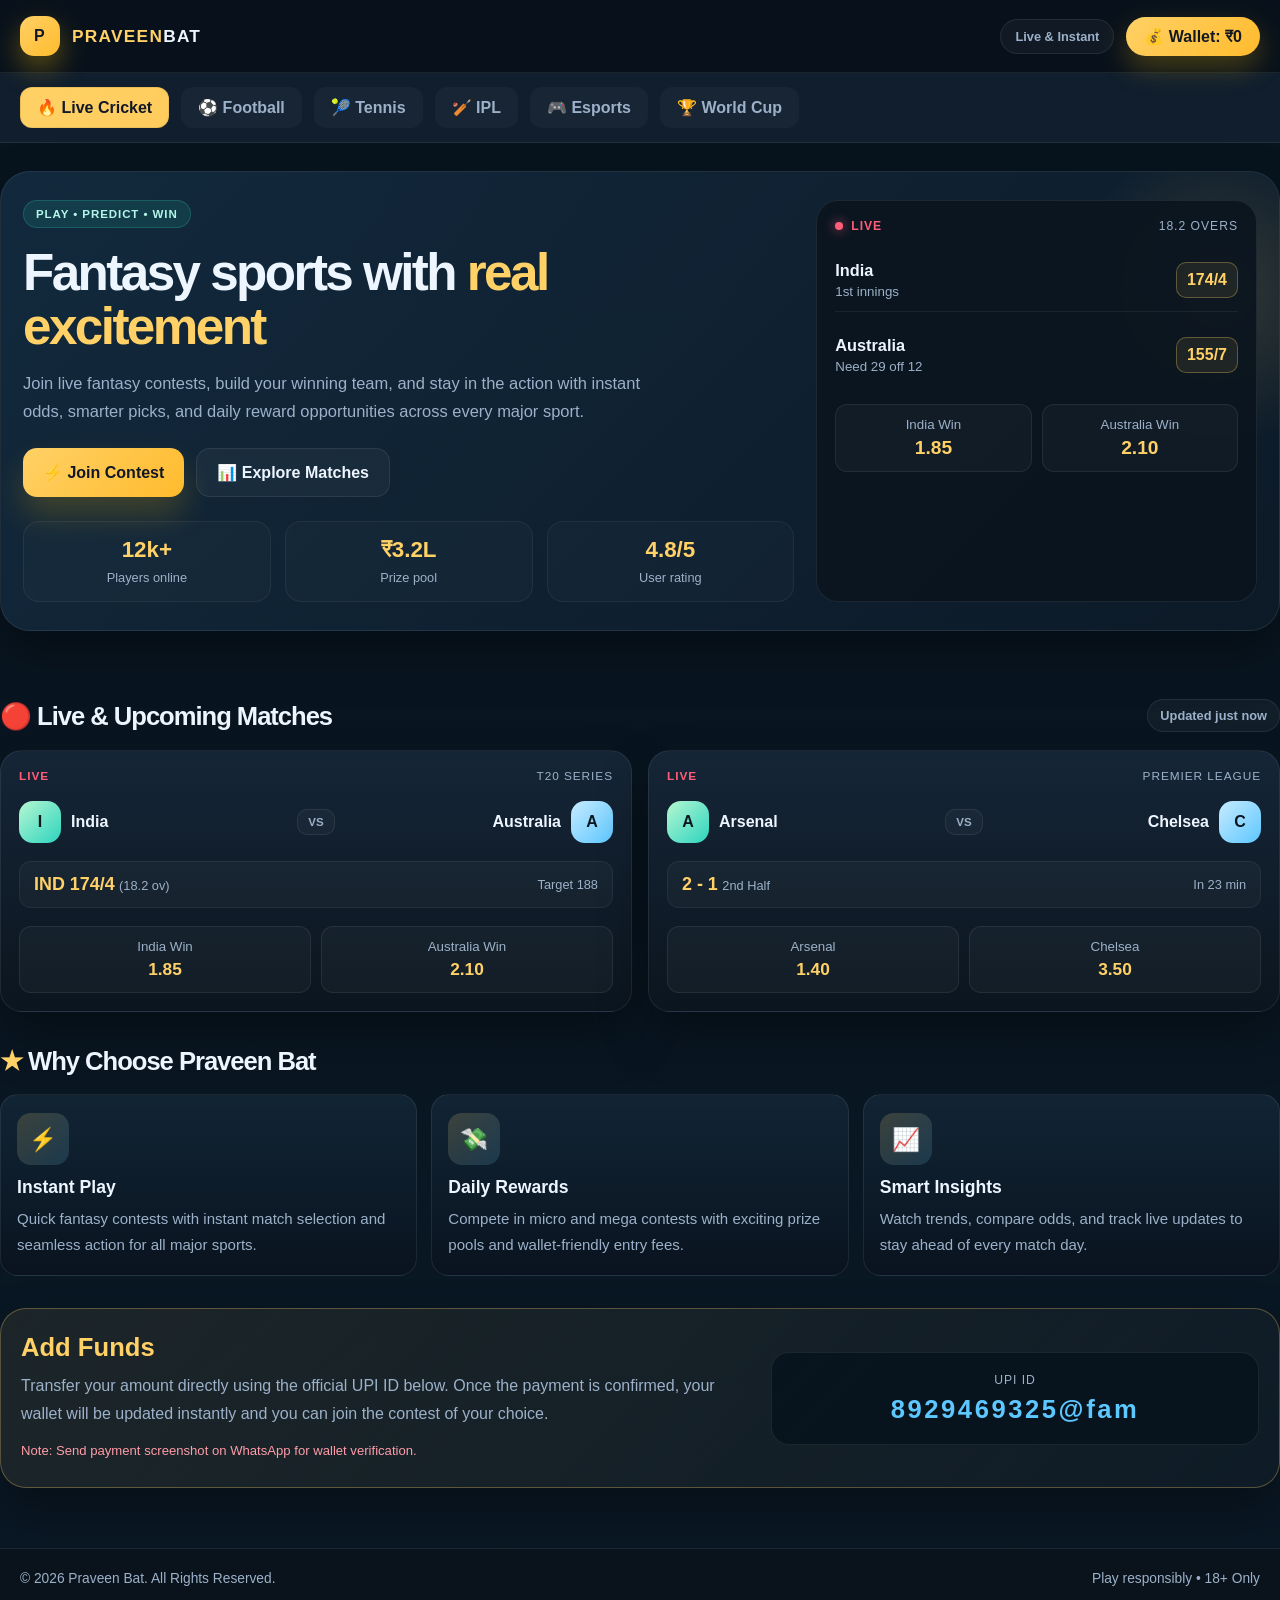
==== commit d2ab019a: "Apply the next premium fantasy sports homepage version" ====
--- a/index.html
+++ b/index.html
@@ -6,21 +6,21 @@
   <title>Praveen Bat | Fantasy Sports</title>
   <style>
     :root {
-      --bg: #07131d;
-      --bg2: #0d1c2c;
-      --panel: #101f2d;
-      --panel2: #14293d;
-      --card: #172b3d;
+      --bg: #070d16;
+      --bg2: #0d1724;
+      --panel: #111d2d;
+      --panel-2: #16283d;
+      --card: #182b3e;
+      --card-soft: #1d3855;
       --line: rgba(255,255,255,0.08);
-      --text: #edf4ff;
-      --muted: #9fb3ca;
+      --text: #edf5ff;
+      --muted: #9cb1c9;
       --gold: #ffd166;
-      --gold2: #ffb703;
+      --gold-2: #ffbb2d;
       --green: #2dd4bf;
-      --red: #ff5d73;
-      --blue: #48b7ff;
-      --purple: #8b5cf6;
-      --shadow: 0 18px 42px rgba(0,0,0,0.35);
+      --blue: #5dc7ff;
+      --red: #ff5d78;
+      --shadow: 0 24px 48px rgba(0,0,0,0.35);
     }
 
     * { box-sizing: border-box; margin: 0; padding: 0; }
@@ -28,27 +28,30 @@
     body {
       font-family: "Segoe UI", Arial, sans-serif;
       background:
-        radial-gradient(circle at top left, rgba(255,209,102,0.08), transparent 20%),
-        radial-gradient(circle at bottom right, rgba(72,183,255,0.08), transparent 25%),
-        linear-gradient(180deg, var(--bg) 0%, #0b1624 100%);
+        linear-gradient(180deg, #07131d 0%, #0a1825 100%);
       color: var(--text);
     }
+
     a { text-decoration: none; color: inherit; }
     button { font: inherit; }
 
-    .container { max-width: 1200px; margin: 0 auto; padding: 0 20px; }
+    .container {
+      max-width: 1280px;
+      margin: 0 auto;
+      padding: 0 20px;
+    }
 
     header {
       position: sticky;
       top: 0;
       z-index: 50;
-      background: rgba(8, 19, 29, 0.8);
+      background: rgba(9, 18, 28, 0.8);
+      border-bottom: 1px solid var(--line);
       backdrop-filter: blur(14px);
-      border-bottom: 1px solid var(--line);
     }
 
     .nav {
-      max-width: 1200px;
+      max-width: 1280px;
       margin: 0 auto;
       padding: 16px 20px;
       display: flex;
@@ -61,7 +64,7 @@
       display: flex;
       align-items: center;
       gap: 12px;
-      font-weight: 800;
+      font-weight: 900;
       letter-spacing: 0.08em;
       text-transform: uppercase;
     }
@@ -70,17 +73,16 @@
       width: 40px;
       height: 40px;
       border-radius: 14px;
-      background: linear-gradient(135deg, var(--gold), var(--gold2));
-      color: #0c1723;
-      font-size: 1.2rem;
       display: grid;
       place-items: center;
-      box-shadow: 0 10px 25px rgba(255,209,102,0.35);
+      background: linear-gradient(135deg, var(--gold), var(--gold-2));
+      color: #111827;
+      box-shadow: 0 12px 28px rgba(255,191,0,0.35);
     }
 
     .brand-text {
+      font-size: 1.08rem;
       color: var(--gold);
-      font-size: 1.08rem;
     }
 
     .brand-text span { color: var(--text); }
@@ -95,25 +97,25 @@
       background: rgba(255,255,255,0.04);
       border: 1px solid var(--line);
       color: var(--muted);
+      border-radius: 999px;
       padding: 9px 14px;
-      border-radius: 999px;
       font-size: 0.8rem;
       font-weight: 700;
     }
 
     .wallet-btn {
       border: none;
-      background: linear-gradient(135deg, var(--gold), var(--gold2));
-      color: #111827;
+      border-radius: 999px;
+      background: linear-gradient(135deg, var(--gold), var(--gold-2));
+      color: #121821;
       font-weight: 800;
       padding: 10px 18px;
-      border-radius: 999px;
-      box-shadow: 0 12px 26px rgba(255,183,3,0.3);
       cursor: pointer;
+      box-shadow: 0 12px 28px rgba(255,191,0,0.25);
     }
 
     .sports-strip {
-      background: rgba(18, 33, 48, 0.95);
+      background: rgba(18, 31, 46, 0.94);
       border-bottom: 1px solid var(--line);
       overflow-x: auto;
       scrollbar-width: none;
@@ -122,7 +124,7 @@
     .sports-strip::-webkit-scrollbar { display: none; }
 
     .sports-inner {
-      max-width: 1200px;
+      max-width: 1280px;
       margin: 0 auto;
       padding: 14px 20px;
       display: flex;
@@ -132,82 +134,84 @@
 
     .sport-tab {
       background: rgba(255,255,255,0.03);
+      color: var(--muted);
       border: 1px solid transparent;
-      color: var(--muted);
-      font-weight: 700;
       padding: 10px 16px;
       border-radius: 12px;
       cursor: pointer;
+      font-weight: 700;
       transition: 0.2s ease;
     }
 
     .sport-tab.active {
-      color: #101827;
-      background: linear-gradient(135deg, var(--gold), #ffcb4c);
-      border-color: rgba(0,0,0,0.1);
+      background: linear-gradient(135deg, var(--gold), #ffcc5c);
+      color: #111827;
+      border-color: rgba(0,0,0,0.08);
     }
 
     .hero {
-      padding: 26px 0 18px;
+      padding: 28px 0 16px;
     }
 
     .hero-box {
       display: grid;
-      grid-template-columns: 1.3fr 0.7fr;
-      gap: 20px;
-      background: linear-gradient(135deg, rgba(18, 40, 60, 0.9), rgba(14, 30, 45, 0.95));
+      grid-template-columns: 1.4fr 0.8fr;
+      gap: 22px;
+      background: linear-gradient(135deg, rgba(19,42,63,0.95), rgba(13,27,40,0.96));
       border: 1px solid var(--line);
-      border-radius: 28px;
+      border-radius: 30px;
+      padding: 28px 22px;
       box-shadow: var(--shadow);
-      padding: 28px 22px;
+      position: relative;
       overflow: hidden;
-      position: relative;
     }
 
     .hero-box::before {
       content: "";
       position: absolute;
-      right: -80px;
-      top: 0;
-      width: 260px;
-      height: 260px;
-      background: radial-gradient(circle, rgba(255,209,102,0.2), transparent 60%);
-      filter: blur(8px);
-    }
-
-    .hero-copy { position: relative; z-index: 1; }
+      right: -120px;
+      top: -60px;
+      width: 360px;
+      height: 360px;
+      background: radial-gradient(circle, rgba(255,209,102,0.15), transparent 60%);
+    }
+
+    .hero-copy, .hero-side {
+      position: relative;
+      z-index: 1;
+    }
 
     .eyebrow {
       display: inline-flex;
       align-items: center;
       gap: 8px;
+      background: rgba(45,212,191,0.12);
+      color: #b4f6ea;
+      border: 1px solid rgba(45,212,191,0.22);
+      border-radius: 999px;
       padding: 7px 12px;
-      border-radius: 999px;
-      background: rgba(45,212,191,0.12);
-      border: 1px solid rgba(45,212,191,0.2);
-      color: #9ef7e7;
       font-size: 0.72rem;
+      letter-spacing: 0.08em;
+      text-transform: uppercase;
       font-weight: 700;
-      text-transform: uppercase;
-      letter-spacing: 0.08em;
       margin-bottom: 18px;
     }
 
     .hero-copy h1 {
-      font-size: clamp(2.1rem, 4vw, 4rem);
-      line-height: 1.04;
+      font-size: clamp(2.2rem, 4vw, 4rem);
+      line-height: 1.06;
       letter-spacing: -0.05em;
       margin-bottom: 14px;
-      max-width: 580px;
+      max-width: 610px;
     }
 
     .hero-copy h1 .gold { color: var(--gold); }
 
     .hero-copy p {
-      max-width: 620px;
+      max-width: 660px;
       color: var(--muted);
       line-height: 1.75;
-      font-size: 1.04rem;
+      font-size: 1.03rem;
     }
 
     .cta-row {
@@ -217,23 +221,22 @@
       margin-top: 22px;
     }
 
-    .primary-btn,
-    .secondary-btn {
+    .primary-btn, .secondary-btn {
+      border-radius: 14px;
+      padding: 14px 20px;
       display: inline-flex;
-      align-items: center;
       justify-content: center;
+      align-items: center;
       gap: 8px;
-      padding: 14px 20px;
-      border-radius: 14px;
       font-weight: 800;
+      cursor: pointer;
       transition: 0.2s ease;
-      cursor: pointer;
     }
 
     .primary-btn {
-      background: linear-gradient(135deg, var(--gold), var(--gold2));
-      color: #111827;
-      box-shadow: 0 16px 28px rgba(255,183,3,0.25);
+      background: linear-gradient(135deg, var(--gold), var(--gold-2));
+      color: #101827;
+      box-shadow: 0 18px 32px rgba(255,191,0,0.2);
     }
 
     .secondary-btn {
@@ -245,7 +248,7 @@
     .stats-grid {
       margin-top: 24px;
       display: grid;
-      grid-template-columns: repeat(3, minmax(0,1fr));
+      grid-template-columns: repeat(3, minmax(0, 1fr));
       gap: 14px;
     }
 
@@ -260,33 +263,31 @@
     .stat-card strong {
       display: block;
       color: var(--gold);
-      font-size: 1.35rem;
-      margin-bottom: 4px;
+      font-size: 1.4rem;
+      margin-bottom: 5px;
     }
 
     .stat-card span {
-      color: var(--muted);
       font-size: 0.8rem;
-    }
-
-    .live-panel {
-      background: rgba(14, 25, 37, 0.95);
+      color: var(--muted);
+    }
+
+    .hero-side {
+      background: rgba(10, 20, 31, 0.9);
+      border-radius: 22px;
       border: 1px solid var(--line);
-      border-radius: 22px;
       padding: 18px 18px 14px;
-      position: relative;
-      z-index: 1;
     }
 
     .panel-head {
       display: flex;
       justify-content: space-between;
       align-items: center;
-      margin-bottom: 16px;
-      color: var(--muted);
-      font-size: 0.8rem;
+      color: var(--muted);
+      font-size: 0.76rem;
       text-transform: uppercase;
       letter-spacing: 0.08em;
+      margin-bottom: 16px;
     }
 
     .live-dot {
@@ -301,9 +302,9 @@
       content: "";
       width: 8px;
       height: 8px;
+      border-radius: 50%;
       background: var(--red);
-      border-radius: 50%;
-      box-shadow: 0 0 14px rgba(255,93,115,0.8);
+      box-shadow: 0 0 12px rgba(255,93,120,0.8);
     }
 
     .score-stack {
@@ -321,27 +322,24 @@
       border-bottom: 1px solid rgba(255,255,255,0.06);
     }
 
-    .team-meta {
-      display: flex;
-      flex-direction: column;
-      gap: 3px;
-    }
-
+    .score-row:last-child { border-bottom: none; }
+
+    .team-meta { display: flex; flex-direction: column; gap: 4px; }
     .team-meta strong { font-size: 1.02rem; }
     .team-meta small { color: var(--muted); }
 
     .score-badge {
-      background: rgba(255,209,102,0.1);
+      background: rgba(255,209,102,0.08);
       border: 1px solid rgba(255,209,102,0.3);
       color: var(--gold);
       border-radius: 10px;
+      padding: 8px 10px;
       font-weight: 800;
-      padding: 8px 10px;
     }
 
     .odds-grid {
       display: grid;
-      grid-template-columns: repeat(2, minmax(0, 1fr));
+      grid-template-columns: repeat(2, minmax(0,1fr));
       gap: 10px;
       margin-top: 18px;
     }
@@ -357,7 +355,7 @@
     .odd-box small {
       display: block;
       color: var(--muted);
-      margin-bottom: 6px;
+      margin-bottom: 5px;
     }
 
     .odd-box strong {
@@ -365,10 +363,12 @@
       font-size: 1.2rem;
     }
 
-    main { padding-bottom: 32px; }
-
-    .section-header {
-      margin: 36px 0 16px;
+    .main-wrap {
+      padding: 18px 0 30px;
+    }
+
+    .section-head {
+      margin: 34px 0 18px;
       display: flex;
       justify-content: space-between;
       align-items: center;
@@ -376,12 +376,12 @@
       gap: 12px;
     }
 
-    .section-header h2 {
-      font-size: clamp(1.5rem, 2vw, 2.1rem);
+    .section-head h2 {
+      font-size: clamp(1.5rem, 2vw, 2.2rem);
       letter-spacing: -0.04em;
     }
 
-    .section-header h2 span { color: var(--gold); }
+    .section-head h2 span { color: var(--gold); }
 
     .section-tag {
       background: rgba(255,255,255,0.04);
@@ -400,7 +400,7 @@
     }
 
     .match-card {
-      background: linear-gradient(180deg, rgba(20, 36, 50, 0.96), rgba(12, 22, 31, 0.96));
+      background: linear-gradient(180deg, rgba(22,39,56,0.96), rgba(12,22,31,0.96));
       border: 1px solid var(--line);
       border-radius: 22px;
       padding: 18px;
@@ -412,19 +412,19 @@
       justify-content: space-between;
       align-items: center;
       gap: 10px;
+      margin-bottom: 18px;
       color: var(--muted);
       font-size: 0.74rem;
       text-transform: uppercase;
       letter-spacing: 0.08em;
-      margin-bottom: 18px;
     }
 
     .match-live { color: var(--red); font-weight: 800; }
 
     .match-team-row {
       display: flex;
-      align-items: center;
       justify-content: space-between;
+      align-items: center;
       gap: 10px;
       margin-bottom: 18px;
     }
@@ -445,12 +445,14 @@
       border-radius: 14px;
       display: grid;
       place-items: center;
+      background: linear-gradient(135deg, #b5f7d1, var(--green));
+      color: #0a1721;
       font-weight: 900;
-      color: #111827;
-      background: linear-gradient(135deg, #a7f3d0, var(--green));
-    }
-
-    .team-badge.blue { background: linear-gradient(135deg, #bfdbfe, var(--blue)); }
+    }
+
+    .team-badge.blue {
+      background: linear-gradient(135deg, #c7ebff, var(--blue));
+    }
 
     .team-box strong {
       font-size: 1rem;
@@ -458,20 +460,20 @@
     }
 
     .vs-pill {
+      border-radius: 10px;
+      border: 1px solid var(--line);
       background: rgba(255,255,255,0.03);
-      border: 1px solid var(--line);
-      border-radius: 10px;
-      padding: 6px 10px;
       color: var(--muted);
       font-size: 0.72rem;
       font-weight: 800;
+      padding: 6px 10px;
     }
 
     .score-banner {
       display: flex;
       justify-content: space-between;
       align-items: center;
-      gap: 10px;
+      gap: 12px;
       margin-bottom: 18px;
       padding: 12px 14px;
       border-radius: 12px;
@@ -491,7 +493,7 @@
 
     .odd-row {
       display: grid;
-      grid-template-columns: repeat(2, minmax(0, 1fr));
+      grid-template-columns: repeat(2, minmax(0,1fr));
       gap: 10px;
     }
 
@@ -513,7 +515,7 @@
     .mini-odd small {
       display: block;
       color: var(--muted);
-      margin-bottom: 6px;
+      margin-bottom: 5px;
     }
 
     .mini-odd strong {
@@ -529,19 +531,19 @@
     }
 
     .promo-card {
-      background: linear-gradient(180deg, rgba(18, 37, 54, 0.95), rgba(11, 20, 31, 0.96));
+      background: linear-gradient(180deg, rgba(18,38,54,0.96), rgba(10,20,31,0.96));
       border: 1px solid var(--line);
       border-radius: 18px;
       padding: 18px 16px;
     }
 
     .promo-card .icon {
-      width: 50px;
-      height: 50px;
+      width: 52px;
+      height: 52px;
+      display: grid;
+      place-items: center;
       border-radius: 14px;
-      background: linear-gradient(135deg, rgba(255,209,102,0.15), rgba(72,183,255,0.15));
-      display: grid;
-      place-items: center;
+      background: linear-gradient(135deg, rgba(255,209,102,0.18), rgba(93,199,255,0.16));
       font-size: 1.4rem;
       margin-bottom: 12px;
     }
@@ -554,13 +556,13 @@
     .promo-card p {
       color: var(--muted);
       line-height: 1.7;
-      font-size: 0.92rem;
+      font-size: 0.94rem;
     }
 
     .deposit-box {
       margin-top: 32px;
-      background: linear-gradient(135deg, rgba(255,209,102,0.1), rgba(17, 31, 45, 0.96));
-      border: 1px solid rgba(255,209,102,0.35);
+      background: linear-gradient(135deg, rgba(255,209,102,0.08), rgba(15,28,39,0.96));
+      border: 1px solid rgba(255,209,102,0.3);
       border-radius: 26px;
       padding: 24px 20px;
       box-shadow: var(--shadow);
@@ -584,53 +586,53 @@
       line-height: 1.75;
     }
 
+    .note-red {
+      color: #ff9ca8 !important;
+      margin-top: 12px;
+      font-size: 0.82rem;
+    }
+
     .upi-card {
-      background: rgba(7, 19, 29, 0.9);
+      text-align: center;
+      background: rgba(7,19,29,0.9);
       border: 1px solid rgba(255,255,255,0.08);
       border-radius: 18px;
       padding: 20px 18px;
-      text-align: center;
     }
 
     .upi-label {
       display: block;
-      color: var(--muted);
       margin-bottom: 8px;
+      color: var(--muted);
       font-size: 0.76rem;
       letter-spacing: 0.08em;
       text-transform: uppercase;
     }
 
     .upi-code {
-      font-size: clamp(1.4rem, 2vw, 1.8rem);
+      font-size: clamp(1.4rem,2vw,1.8rem);
       font-weight: 800;
       letter-spacing: 0.1em;
       color: var(--blue);
     }
 
-    .note-red {
-      color: #ff9ea9 !important;
-      font-size: 0.82rem;
-      margin-top: 10px;
-    }
-
     footer {
       border-top: 1px solid var(--line);
-      background: rgba(10, 19, 28, 0.9);
-      margin-top: 28px;
+      background: rgba(10,19,28,0.95);
+      margin-top: 30px;
     }
 
     .footer-inner {
-      max-width: 1200px;
+      max-width: 1280px;
       margin: 0 auto;
-      padding: 20px;
+      padding: 22px 20px;
       display: flex;
       justify-content: space-between;
       align-items: center;
       gap: 12px;
       color: var(--muted);
+      flex-wrap: wrap;
       font-size: 0.86rem;
-      flex-wrap: wrap;
     }
 
     @media (max-width: 900px) {
@@ -641,8 +643,8 @@
       .nav { flex-wrap: wrap; }
       .nav-actions { width: 100%; justify-content: space-between; }
       .stats-grid { grid-template-columns: 1fr; }
-      .odd-row, .odds-grid { grid-template-columns: 1fr; }
-      .section-header { align-items: flex-start; }
+      .odds-grid, .odd-row { grid-template-columns: 1fr; }
+      .section-head { align-items: flex-start; }
     }
   </style>
 </head>
@@ -678,8 +680,8 @@
         <div class="eyebrow">Play • Predict • Win</div>
         <h1>Fantasy sports with <span class="gold">real excitement</span></h1>
         <p>
-          Join live fantasy contests, choose your winning team, and stay ahead of every match with fast odds,
-          smart predictions, and daily prize opportunities.
+          Join live fantasy contests, build your winning team, and stay in the action with instant odds,
+          smarter picks, and daily reward opportunities across every major sport.
         </p>
 
         <div class="cta-row">
@@ -703,7 +705,7 @@
         </div>
       </div>
 
-      <aside class="live-panel" aria-label="Live match preview">
+      <aside class="hero-side" aria-label="Live match preview">
         <div class="panel-head">
           <span class="live-dot">Live</span>
           <span>18.2 overs</span>
@@ -741,8 +743,8 @@
     </section>
   </div>
 
-  <main class="container">
-    <div class="section-header">
+  <main class="container main-wrap">
+    <div class="section-head">
       <h2><span>🔴</span> Live & Upcoming Matches</h2>
       <div class="section-tag">Updated just now</div>
     </div>
@@ -825,7 +827,7 @@
       </article>
     </section>
 
-    <div class="section-header">
+    <div class="section-head">
       <h2><span>★</span> Why Choose Praveen Bat</h2>
     </div>
 
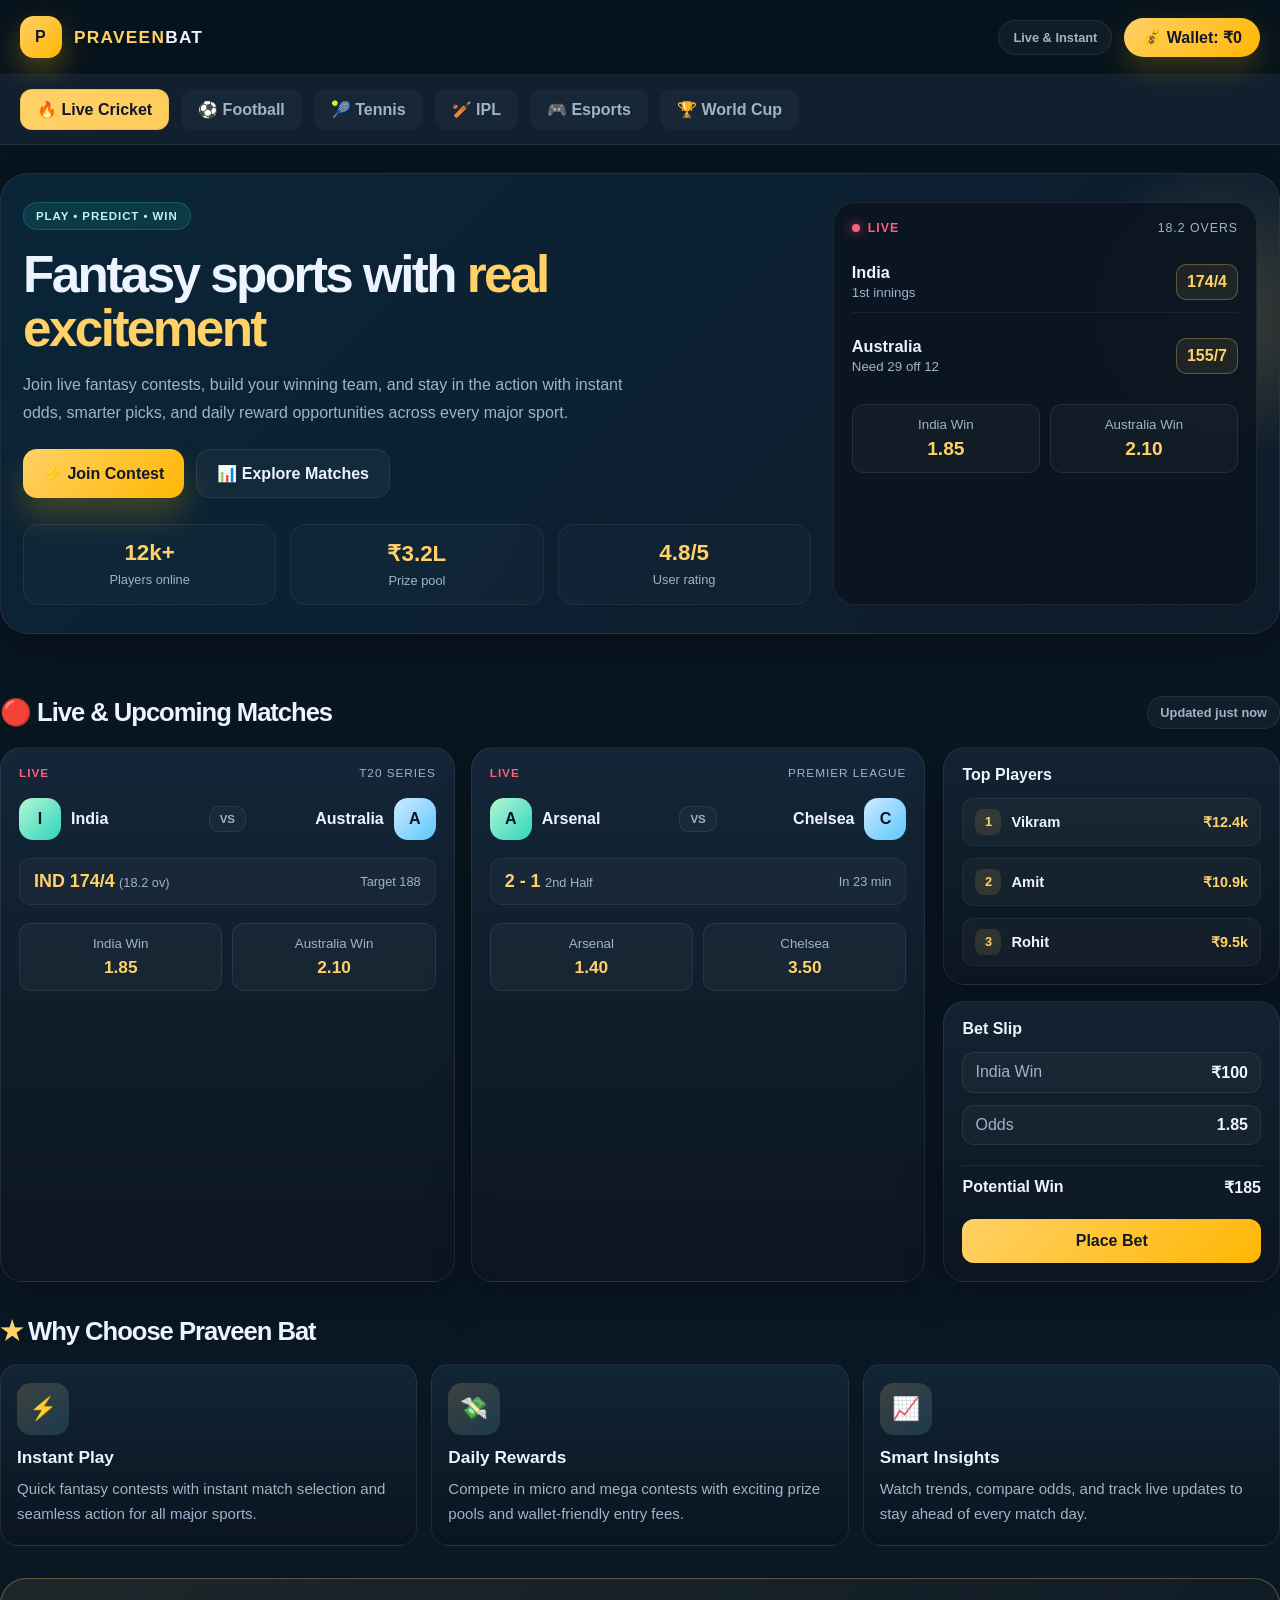
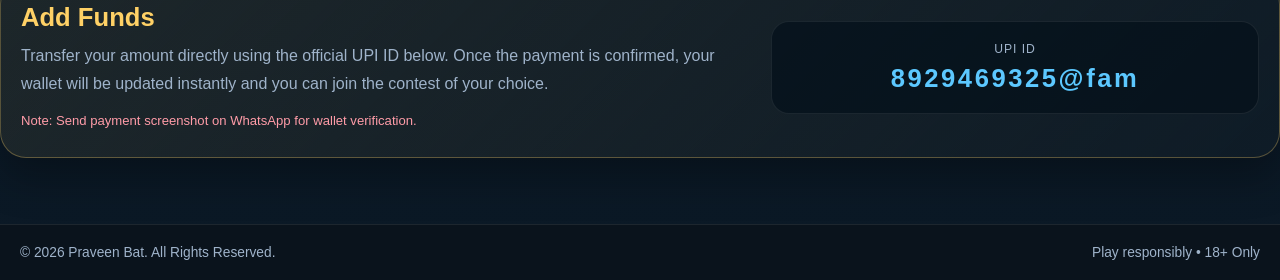
==== commit 218bb5ae: "Upgrade the Praveen Bat page to a more advanced fantasy sports dashboard layout" ====
--- a/index.html
+++ b/index.html
@@ -1,63 +1,58 @@
 <!DOCTYPE html>
-<html lang="hi">
+<html lang="en">
 <head>
   <meta charset="UTF-8" />
   <meta name="viewport" content="width=device-width, initial-scale=1.0" />
-  <title>Praveen Bat | Fantasy Sports</title>
+  <title>Praveen Bat | Fantasy Sports Dashboard</title>
   <style>
     :root {
-      --bg: #070d16;
-      --bg2: #0d1724;
-      --panel: #111d2d;
-      --panel-2: #16283d;
-      --card: #182b3e;
-      --card-soft: #1d3855;
+      --bg: #07141f;
+      --bg-2: #0d1d2b;
+      --panel: #101f2d;
+      --panel-2: #162c3f;
+      --soft: #1a3350;
+      --card: #12263a;
       --line: rgba(255,255,255,0.08);
-      --text: #edf5ff;
-      --muted: #9cb1c9;
+      --text: #edf4ff;
+      --muted: #9fb3ca;
       --gold: #ffd166;
-      --gold-2: #ffbb2d;
+      --gold-2: #ffb703;
       --green: #2dd4bf;
-      --blue: #5dc7ff;
+      --blue: #5cc8ff;
       --red: #ff5d78;
-      --shadow: 0 24px 48px rgba(0,0,0,0.35);
+      --shadow: 0 20px 40px rgba(0,0,0,0.28);
     }
 
     * { box-sizing: border-box; margin: 0; padding: 0; }
     html { scroll-behavior: smooth; }
     body {
       font-family: "Segoe UI", Arial, sans-serif;
-      background:
-        linear-gradient(180deg, #07131d 0%, #0a1825 100%);
+      background: linear-gradient(180deg, #07141f 0%, #0b1926 100%);
       color: var(--text);
     }
 
     a { text-decoration: none; color: inherit; }
     button { font: inherit; }
 
-    .container {
-      max-width: 1280px;
-      margin: 0 auto;
-      padding: 0 20px;
-    }
+    .container { max-width: 1280px; margin: 0 auto; padding: 0 20px; }
 
     header {
       position: sticky;
       top: 0;
-      z-index: 50;
-      background: rgba(9, 18, 28, 0.8);
+      z-index: 30;
+      background: rgba(9, 20, 29, 0.88);
+      backdrop-filter: blur(14px);
       border-bottom: 1px solid var(--line);
-      backdrop-filter: blur(14px);
     }
 
     .nav {
       max-width: 1280px;
       margin: 0 auto;
+      display: flex;
+      justify-content: space-between;
+      align-items: center;
+      gap: 18px;
       padding: 16px 20px;
-      display: flex;
-      justify-content: space-between;
-      align-items: center;
-      gap: 18px;
     }
 
     .brand {
@@ -65,26 +60,22 @@
       align-items: center;
       gap: 12px;
       font-weight: 900;
-      letter-spacing: 0.08em;
       text-transform: uppercase;
+      letter-spacing: .08em;
     }
 
     .brand-mark {
-      width: 40px;
-      height: 40px;
+      width: 42px;
+      height: 42px;
       border-radius: 14px;
+      background: linear-gradient(135deg, var(--gold), var(--gold-2));
       display: grid;
       place-items: center;
-      background: linear-gradient(135deg, var(--gold), var(--gold-2));
       color: #111827;
-      box-shadow: 0 12px 28px rgba(255,191,0,0.35);
-    }
-
-    .brand-text {
-      font-size: 1.08rem;
-      color: var(--gold);
-    }
-
+      box-shadow: 0 12px 28px rgba(255,191,0,0.3);
+    }
+
+    .brand-text { color: var(--gold); font-size: 1.08rem; }
     .brand-text span { color: var(--text); }
 
     .nav-actions {
@@ -93,12 +84,12 @@
       gap: 12px;
     }
 
-    .nav-chip {
+    .pill {
+      padding: 9px 14px;
+      border-radius: 999px;
+      border: 1px solid var(--line);
       background: rgba(255,255,255,0.04);
-      border: 1px solid var(--line);
-      color: var(--muted);
-      border-radius: 999px;
-      padding: 9px 14px;
+      color: var(--muted);
       font-size: 0.8rem;
       font-weight: 700;
     }
@@ -106,16 +97,16 @@
     .wallet-btn {
       border: none;
       border-radius: 999px;
+      padding: 10px 18px;
       background: linear-gradient(135deg, var(--gold), var(--gold-2));
-      color: #121821;
+      color: #121827;
       font-weight: 800;
-      padding: 10px 18px;
+      box-shadow: 0 12px 28px rgba(255,191,0,0.2);
       cursor: pointer;
-      box-shadow: 0 12px 28px rgba(255,191,0,0.25);
     }
 
     .sports-strip {
-      background: rgba(18, 31, 46, 0.94);
+      background: rgba(18,33,48,0.95);
       border-bottom: 1px solid var(--line);
       overflow-x: auto;
       scrollbar-width: none;
@@ -136,11 +127,10 @@
       background: rgba(255,255,255,0.03);
       color: var(--muted);
       border: 1px solid transparent;
+      border-radius: 12px;
       padding: 10px 16px;
-      border-radius: 12px;
+      font-weight: 700;
       cursor: pointer;
-      font-weight: 700;
-      transition: 0.2s ease;
     }
 
     .sport-tab.active {
@@ -150,44 +140,40 @@
     }
 
     .hero {
-      padding: 28px 0 16px;
+      padding: 28px 0 10px;
     }
 
     .hero-box {
       display: grid;
-      grid-template-columns: 1.4fr 0.8fr;
+      grid-template-columns: 1.3fr 0.7fr;
       gap: 22px;
-      background: linear-gradient(135deg, rgba(19,42,63,0.95), rgba(13,27,40,0.96));
+      background: linear-gradient(135deg, rgba(10, 38, 58, 0.95), rgba(15, 28, 42, 0.96));
       border: 1px solid var(--line);
-      border-radius: 30px;
+      border-radius: 28px;
       padding: 28px 22px;
-      box-shadow: var(--shadow);
       position: relative;
       overflow: hidden;
+      box-shadow: var(--shadow);
     }
 
     .hero-box::before {
       content: "";
       position: absolute;
       right: -120px;
-      top: -60px;
+      top: -40px;
       width: 360px;
       height: 360px;
-      background: radial-gradient(circle, rgba(255,209,102,0.15), transparent 60%);
-    }
-
-    .hero-copy, .hero-side {
-      position: relative;
-      z-index: 1;
-    }
+      background: radial-gradient(circle, rgba(255,209,102,0.2), transparent 60%);
+    }
+
+    .hero-copy, .hero-side { position: relative; z-index: 1; }
 
     .eyebrow {
       display: inline-flex;
       align-items: center;
-      gap: 8px;
       background: rgba(45,212,191,0.12);
-      color: #b4f6ea;
-      border: 1px solid rgba(45,212,191,0.22);
+      border: 1px solid rgba(45,212,191,0.2);
+      color: #b8f8ef;
       border-radius: 999px;
       padding: 7px 12px;
       font-size: 0.72rem;
@@ -202,16 +188,15 @@
       line-height: 1.06;
       letter-spacing: -0.05em;
       margin-bottom: 14px;
-      max-width: 610px;
+      max-width: 600px;
     }
 
     .hero-copy h1 .gold { color: var(--gold); }
 
     .hero-copy p {
-      max-width: 660px;
       color: var(--muted);
       line-height: 1.75;
-      font-size: 1.03rem;
+      max-width: 630px;
     }
 
     .cta-row {
@@ -222,21 +207,20 @@
     }
 
     .primary-btn, .secondary-btn {
+      display: inline-flex;
+      align-items: center;
+      justify-content: center;
+      gap: 8px;
       border-radius: 14px;
       padding: 14px 20px;
-      display: inline-flex;
-      justify-content: center;
-      align-items: center;
-      gap: 8px;
       font-weight: 800;
       cursor: pointer;
-      transition: 0.2s ease;
     }
 
     .primary-btn {
       background: linear-gradient(135deg, var(--gold), var(--gold-2));
-      color: #101827;
-      box-shadow: 0 18px 32px rgba(255,191,0,0.2);
+      color: #111827;
+      box-shadow: 0 18px 32px rgba(255,191,0,0.22);
     }
 
     .secondary-btn {
@@ -246,10 +230,10 @@
     }
 
     .stats-grid {
-      margin-top: 24px;
-      display: grid;
-      grid-template-columns: repeat(3, minmax(0, 1fr));
+      display: grid;
+      grid-template-columns: repeat(3, minmax(0,1fr));
       gap: 14px;
+      margin-top: 26px;
     }
 
     .stat-card {
@@ -264,18 +248,18 @@
       display: block;
       color: var(--gold);
       font-size: 1.4rem;
-      margin-bottom: 5px;
+      margin-bottom: 4px;
     }
 
     .stat-card span {
+      color: var(--muted);
       font-size: 0.8rem;
-      color: var(--muted);
     }
 
     .hero-side {
-      background: rgba(10, 20, 31, 0.9);
+      background: rgba(11, 22, 33, 0.95);
+      border: 1px solid var(--line);
       border-radius: 22px;
-      border: 1px solid var(--line);
       padding: 18px 18px 14px;
     }
 
@@ -284,7 +268,7 @@
       justify-content: space-between;
       align-items: center;
       color: var(--muted);
-      font-size: 0.76rem;
+      font-size: 0.77rem;
       text-transform: uppercase;
       letter-spacing: 0.08em;
       margin-bottom: 16px;
@@ -317,24 +301,24 @@
       display: flex;
       justify-content: space-between;
       align-items: center;
-      gap: 10px;
+      gap: 12px;
       padding: 12px 0;
       border-bottom: 1px solid rgba(255,255,255,0.06);
     }
 
     .score-row:last-child { border-bottom: none; }
 
-    .team-meta { display: flex; flex-direction: column; gap: 4px; }
+    .team-meta { display: flex; flex-direction: column; gap: 3px; }
     .team-meta strong { font-size: 1.02rem; }
     .team-meta small { color: var(--muted); }
 
     .score-badge {
       background: rgba(255,209,102,0.08);
       border: 1px solid rgba(255,209,102,0.3);
+      border-radius: 10px;
       color: var(--gold);
-      border-radius: 10px;
+      font-weight: 800;
       padding: 8px 10px;
-      font-weight: 800;
     }
 
     .odds-grid {
@@ -348,24 +332,22 @@
       background: rgba(255,255,255,0.03);
       border: 1px solid rgba(255,255,255,0.08);
       border-radius: 12px;
+      padding: 12px 8px;
       text-align: center;
-      padding: 12px 8px;
     }
 
     .odd-box small {
       display: block;
       color: var(--muted);
-      margin-bottom: 5px;
+      margin-bottom: 6px;
     }
 
     .odd-box strong {
+      font-size: 1.2rem;
       color: var(--gold);
-      font-size: 1.2rem;
-    }
-
-    .main-wrap {
-      padding: 18px 0 30px;
-    }
+    }
+
+    .main-wrap { padding: 18px 0 36px; }
 
     .section-head {
       margin: 34px 0 18px;
@@ -377,7 +359,7 @@
     }
 
     .section-head h2 {
-      font-size: clamp(1.5rem, 2vw, 2.2rem);
+      font-size: clamp(1.5rem, 2vw, 2.1rem);
       letter-spacing: -0.04em;
     }
 
@@ -393,14 +375,20 @@
       font-weight: 700;
     }
 
+    .content-grid {
+      display: grid;
+      grid-template-columns: minmax(0, 2.2fr) minmax(280px, 0.8fr);
+      gap: 18px;
+    }
+
     .match-grid {
       display: grid;
-      grid-template-columns: repeat(2, minmax(0, 1fr));
+      grid-template-columns: repeat(2, minmax(0,1fr));
       gap: 16px;
     }
 
     .match-card {
-      background: linear-gradient(180deg, rgba(22,39,56,0.96), rgba(12,22,31,0.96));
+      background: linear-gradient(180deg, rgba(20,39,56,0.96), rgba(12,22,31,0.96));
       border: 1px solid var(--line);
       border-radius: 22px;
       padding: 18px;
@@ -451,7 +439,7 @@
     }
 
     .team-badge.blue {
-      background: linear-gradient(135deg, #c7ebff, var(--blue));
+      background: linear-gradient(135deg, #cfeaff, var(--blue));
     }
 
     .team-box strong {
@@ -460,13 +448,13 @@
     }
 
     .vs-pill {
+      background: rgba(255,255,255,0.03);
+      border: 1px solid var(--line);
       border-radius: 10px;
-      border: 1px solid var(--line);
-      background: rgba(255,255,255,0.03);
-      color: var(--muted);
+      padding: 6px 10px;
       font-size: 0.72rem;
       font-weight: 800;
-      padding: 6px 10px;
+      color: var(--muted);
     }
 
     .score-banner {
@@ -481,15 +469,8 @@
       border: 1px solid rgba(255,255,255,0.06);
     }
 
-    .score-banner strong {
-      color: var(--gold);
-      font-size: 1.12rem;
-    }
-
-    .score-banner span {
-      color: var(--muted);
-      font-size: 0.8rem;
-    }
+    .score-banner strong { color: var(--gold); font-size: 1.12rem; }
+    .score-banner span { color: var(--muted); font-size: 0.8rem; }
 
     .odd-row {
       display: grid;
@@ -515,12 +496,118 @@
     .mini-odd small {
       display: block;
       color: var(--muted);
-      margin-bottom: 5px;
+      margin-bottom: 6px;
     }
 
     .mini-odd strong {
       color: var(--gold);
       font-size: 1.08rem;
+    }
+
+    .sidebar {
+      display: flex;
+      flex-direction: column;
+      gap: 16px;
+    }
+
+    .panel {
+      background: linear-gradient(180deg, rgba(20,35,50,0.96), rgba(11,22,33,0.96));
+      border: 1px solid var(--line);
+      border-radius: 22px;
+      padding: 18px;
+      box-shadow: var(--shadow);
+    }
+
+    .panel h3 {
+      font-size: 1rem;
+      margin-bottom: 14px;
+    }
+
+    .leaderboard-list {
+      display: flex;
+      flex-direction: column;
+      gap: 12px;
+    }
+
+    .leader-item {
+      display: flex;
+      align-items: center;
+      justify-content: space-between;
+      gap: 10px;
+      background: rgba(255,255,255,0.03);
+      border: 1px solid rgba(255,255,255,0.06);
+      border-radius: 12px;
+      padding: 10px 12px;
+    }
+
+    .leader-meta {
+      display: flex;
+      align-items: center;
+      gap: 10px;
+    }
+
+    .rank {
+      width: 26px;
+      height: 26px;
+      border-radius: 8px;
+      display: grid;
+      place-items: center;
+      background: rgba(255,209,102,0.12);
+      color: var(--gold);
+      font-weight: 800;
+      font-size: 0.8rem;
+    }
+
+    .leader-name {
+      font-size: 0.92rem;
+      font-weight: 700;
+    }
+
+    .leader-score {
+      color: var(--gold);
+      font-weight: 800;
+      font-size: 0.9rem;
+    }
+
+    .bet-slip {
+      display: flex;
+      flex-direction: column;
+      gap: 12px;
+    }
+
+    .bet-row {
+      display: flex;
+      justify-content: space-between;
+      align-items: center;
+      background: rgba(255,255,255,0.03);
+      border: 1px solid rgba(255,255,255,0.08);
+      border-radius: 12px;
+      padding: 10px 12px;
+      color: var(--muted);
+    }
+
+    .bet-row strong { color: var(--text); }
+
+    .bet-total {
+      display: flex;
+      justify-content: space-between;
+      align-items: center;
+      margin-top: 8px;
+      padding-top: 12px;
+      border-top: 1px solid var(--line);
+      font-weight: 800;
+    }
+
+    .bet-btn {
+      margin-top: 10px;
+      width: 100%;
+      border: none;
+      border-radius: 12px;
+      background: linear-gradient(135deg, var(--gold), var(--gold-2));
+      color: #111827;
+      padding: 13px 14px;
+      font-weight: 900;
+      cursor: pointer;
     }
 
     .promo-grid {
@@ -540,16 +627,16 @@
     .promo-card .icon {
       width: 52px;
       height: 52px;
-      display: grid;
-      place-items: center;
       border-radius: 14px;
       background: linear-gradient(135deg, rgba(255,209,102,0.18), rgba(93,199,255,0.16));
+      display: grid;
+      place-items: center;
       font-size: 1.4rem;
       margin-bottom: 12px;
     }
 
     .promo-card h3 {
-      font-size: 1.1rem;
+      font-size: 1.08rem;
       margin-bottom: 8px;
     }
 
@@ -564,8 +651,8 @@
       background: linear-gradient(135deg, rgba(255,209,102,0.08), rgba(15,28,39,0.96));
       border: 1px solid rgba(255,209,102,0.3);
       border-radius: 26px;
+      box-shadow: var(--shadow);
       padding: 24px 20px;
-      box-shadow: var(--shadow);
     }
 
     .deposit-inner {
@@ -593,17 +680,17 @@
     }
 
     .upi-card {
-      text-align: center;
       background: rgba(7,19,29,0.9);
       border: 1px solid rgba(255,255,255,0.08);
       border-radius: 18px;
+      text-align: center;
       padding: 20px 18px;
     }
 
     .upi-label {
       display: block;
+      color: var(--muted);
       margin-bottom: 8px;
-      color: var(--muted);
       font-size: 0.76rem;
       letter-spacing: 0.08em;
       text-transform: uppercase;
@@ -625,14 +712,18 @@
     .footer-inner {
       max-width: 1280px;
       margin: 0 auto;
-      padding: 22px 20px;
       display: flex;
       justify-content: space-between;
       align-items: center;
       gap: 12px;
-      color: var(--muted);
+      padding: 20px;
       flex-wrap: wrap;
+      color: var(--muted);
       font-size: 0.86rem;
+    }
+
+    @media (max-width: 1040px) {
+      .content-grid { grid-template-columns: 1fr; }
     }
 
     @media (max-width: 900px) {
@@ -657,7 +748,7 @@
       </div>
 
       <div class="nav-actions">
-        <div class="nav-chip">Live & Instant</div>
+        <div class="pill">Live & Instant</div>
         <button class="wallet-btn">💰 Wallet: ₹0</button>
       </div>
     </div>
@@ -749,83 +840,133 @@
       <div class="section-tag">Updated just now</div>
     </div>
 
-    <section class="match-grid" id="matches">
-      <article class="match-card">
-        <div class="match-top">
-          <span class="match-live">Live</span>
-          <span>T20 Series</span>
+    <div class="content-grid">
+      <section class="match-grid" id="matches">
+        <article class="match-card">
+          <div class="match-top">
+            <span class="match-live">Live</span>
+            <span>T20 Series</span>
+          </div>
+
+          <div class="match-team-row">
+            <div class="team-box">
+              <div class="team-badge">I</div>
+              <strong>India</strong>
+            </div>
+            <div class="vs-pill">VS</div>
+            <div class="team-box right">
+              <strong>Australia</strong>
+              <div class="team-badge blue">A</div>
+            </div>
+          </div>
+
+          <div class="score-banner">
+            <div>
+              <strong>IND 174/4</strong>
+              <span>(18.2 ov)</span>
+            </div>
+            <span>Target 188</span>
+          </div>
+
+          <div class="odd-row">
+            <div class="mini-odd">
+              <small>India Win</small>
+              <strong>1.85</strong>
+            </div>
+            <div class="mini-odd">
+              <small>Australia Win</small>
+              <strong>2.10</strong>
+            </div>
+          </div>
+        </article>
+
+        <article class="match-card">
+          <div class="match-top">
+            <span class="match-live">Live</span>
+            <span>Premier League</span>
+          </div>
+
+          <div class="match-team-row">
+            <div class="team-box">
+              <div class="team-badge">A</div>
+              <strong>Arsenal</strong>
+            </div>
+            <div class="vs-pill">VS</div>
+            <div class="team-box right">
+              <strong>Chelsea</strong>
+              <div class="team-badge blue">C</div>
+            </div>
+          </div>
+
+          <div class="score-banner">
+            <div>
+              <strong>2 - 1</strong>
+              <span>2nd Half</span>
+            </div>
+            <span>In 23 min</span>
+          </div>
+
+          <div class="odd-row">
+            <div class="mini-odd">
+              <small>Arsenal</small>
+              <strong>1.40</strong>
+            </div>
+            <div class="mini-odd">
+              <small>Chelsea</small>
+              <strong>3.50</strong>
+            </div>
+          </div>
+        </article>
+      </section>
+
+      <aside class="sidebar">
+        <div class="panel">
+          <h3>Top Players</h3>
+          <div class="leaderboard-list">
+            <div class="leader-item">
+              <div class="leader-meta">
+                <div class="rank">1</div>
+                <div class="leader-name">Vikram</div>
+              </div>
+              <div class="leader-score">₹12.4k</div>
+            </div>
+            <div class="leader-item">
+              <div class="leader-meta">
+                <div class="rank">2</div>
+                <div class="leader-name">Amit</div>
+              </div>
+              <div class="leader-score">₹10.9k</div>
+            </div>
+            <div class="leader-item">
+              <div class="leader-meta">
+                <div class="rank">3</div>
+                <div class="leader-name">Rohit</div>
+              </div>
+              <div class="leader-score">₹9.5k</div>
+            </div>
+          </div>
         </div>
 
-        <div class="match-team-row">
-          <div class="team-box">
-            <div class="team-badge">I</div>
-            <strong>India</strong>
-          </div>
-          <div class="vs-pill">VS</div>
-          <div class="team-box right">
-            <strong>Australia</strong>
-            <div class="team-badge blue">A</div>
+        <div class="panel">
+          <h3>Bet Slip</h3>
+          <div class="bet-slip">
+            <div class="bet-row">
+              <span>India Win</span>
+              <strong>₹100</strong>
+            </div>
+            <div class="bet-row">
+              <span>Odds</span>
+              <strong>1.85</strong>
+            </div>
+            <div class="bet-total">
+              <span>Potential Win</span>
+              <span>₹185</span>
+            </div>
+            <button class="bet-btn">Place Bet</button>
           </div>
         </div>
-
-        <div class="score-banner">
-          <div>
-            <strong>IND 174/4</strong>
-            <span>(18.2 ov)</span>
-          </div>
-          <span>Target 188</span>
-        </div>
-
-        <div class="odd-row">
-          <div class="mini-odd">
-            <small>India Win</small>
-            <strong>1.85</strong>
-          </div>
-          <div class="mini-odd">
-            <small>Australia Win</small>
-            <strong>2.10</strong>
-          </div>
-        </div>
-      </article>
-
-      <article class="match-card">
-        <div class="match-top">
-          <span class="match-live">Live</span>
-          <span>Premier League</span>
-        </div>
-
-        <div class="match-team-row">
-          <div class="team-box">
-            <div class="team-badge">A</div>
-            <strong>Arsenal</strong>
-          </div>
-          <div class="vs-pill">VS</div>
-          <div class="team-box right">
-            <strong>Chelsea</strong>
-            <div class="team-badge blue">C</div>
-          </div>
-        </div>
-
-        <div class="score-banner">
-          <div>
-            <strong>2 - 1</strong>
-            <span>2nd Half</span>
-          </div>
-          <span>In 23 min</span>
-        </div>
-
-        <div class="odd-row">
-          <div class="mini-odd">
-            <small>Arsenal</small>
-            <strong>1.40</strong>
-          </div>
-          <div class="mini-odd">
-            <small>Chelsea</small>
-            <strong>3.50</strong>
-          </div>
-        </div>
-      </article>
-    </section>
+      </aside>
+    </div>
 
     <div class="section-head">
       <h2><span>★</span> Why Choose Praveen Bat</h2>
